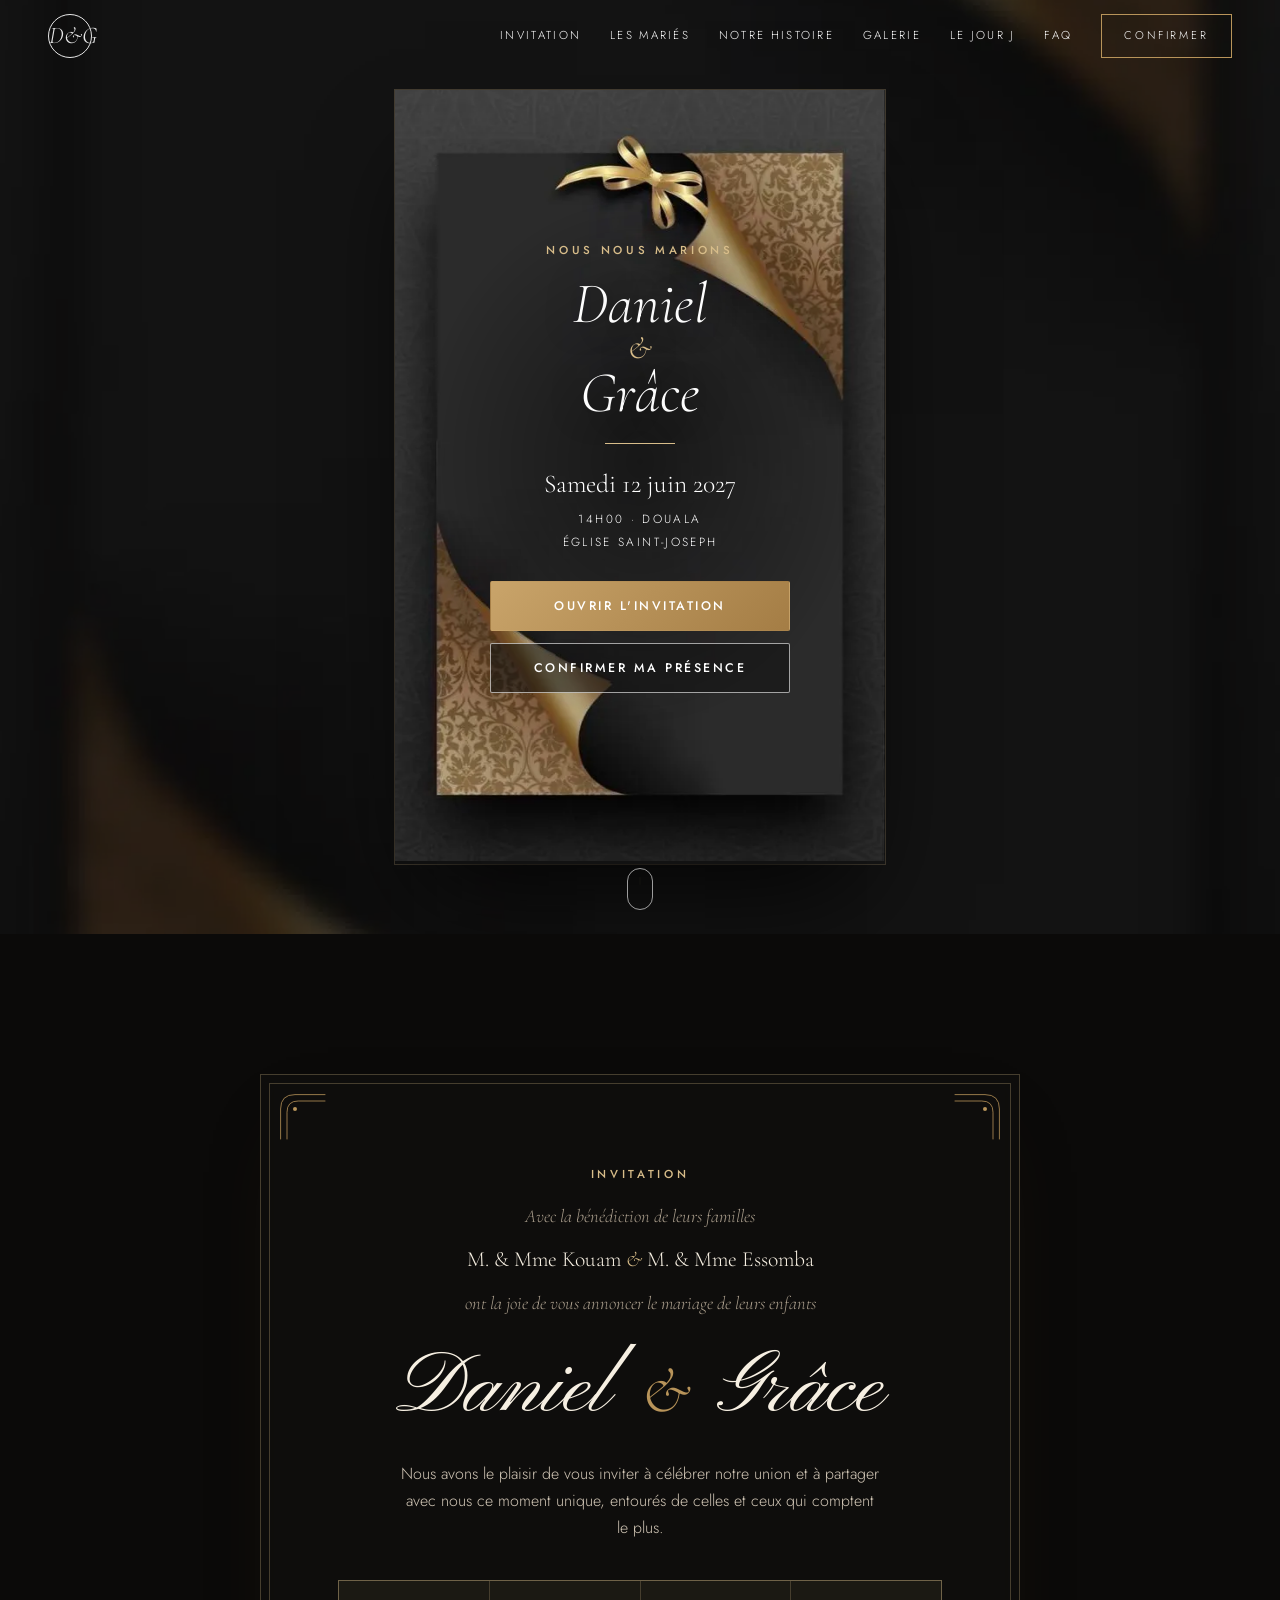
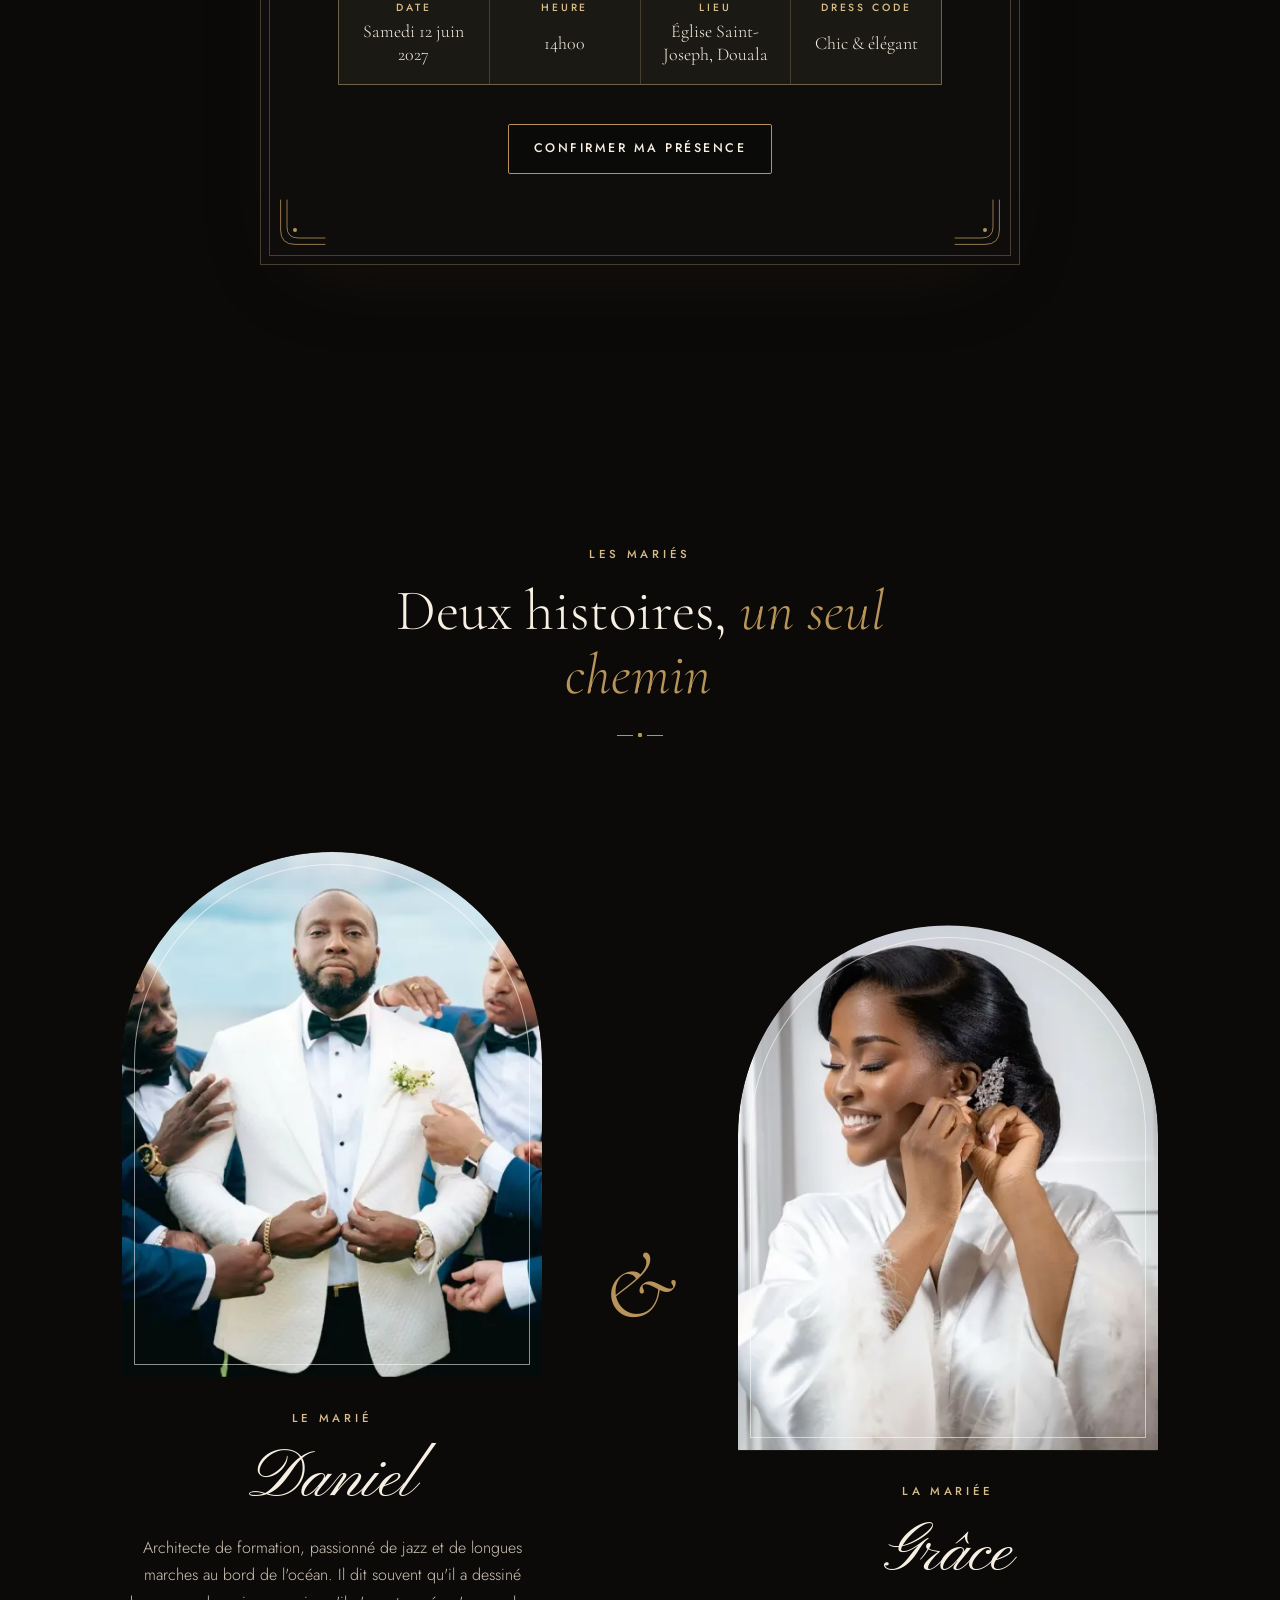
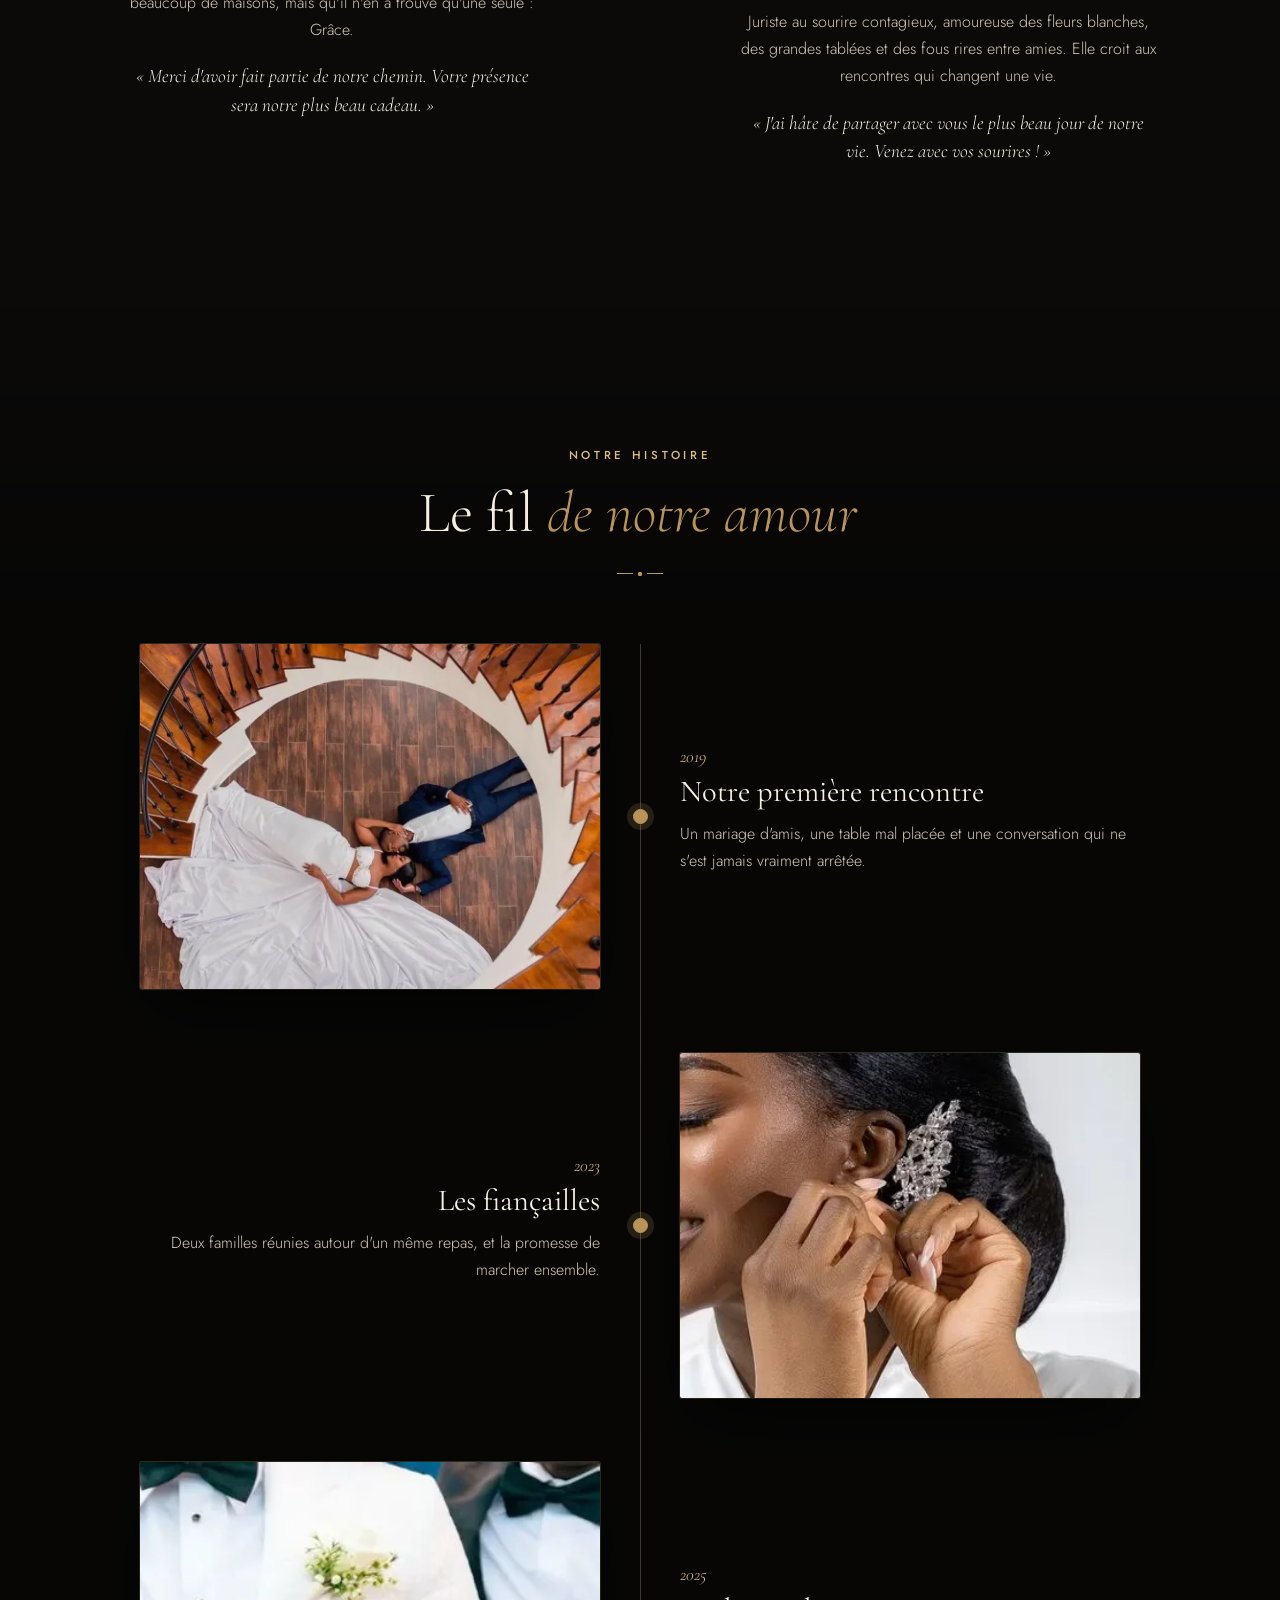
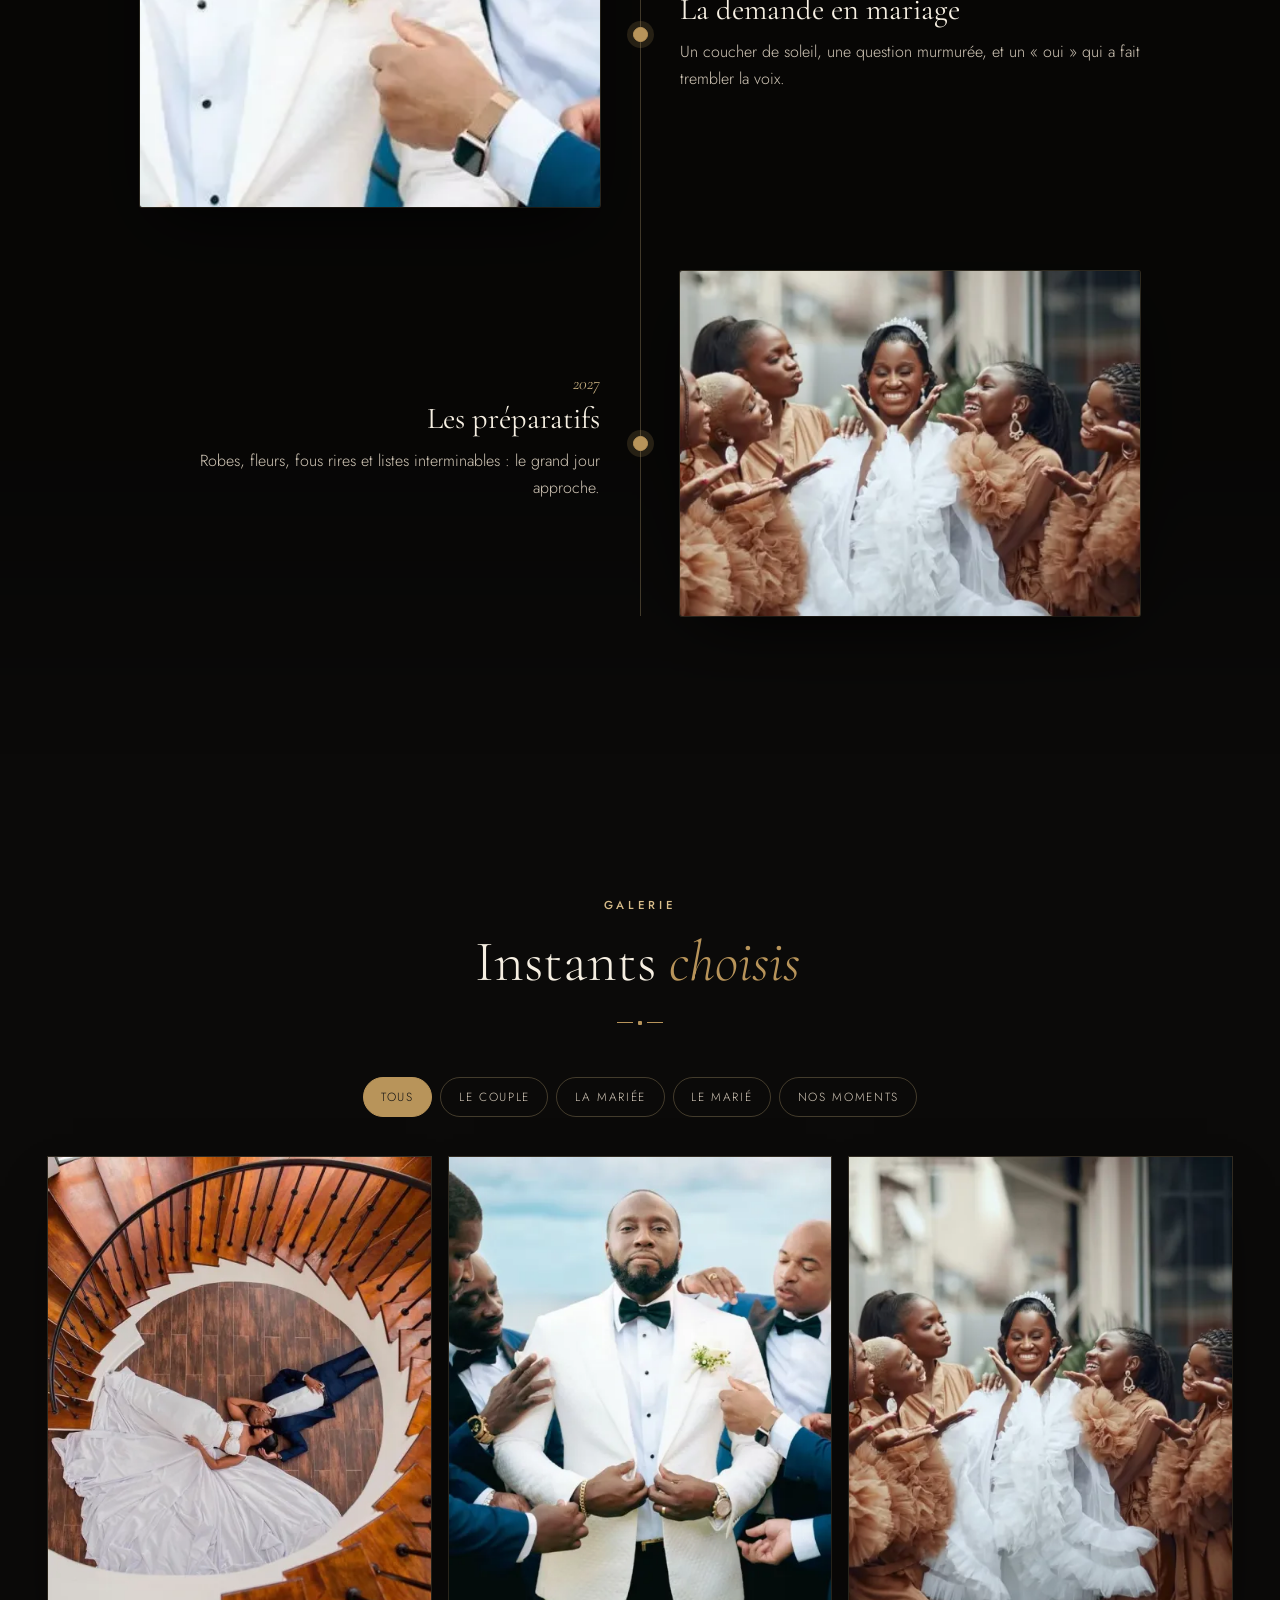
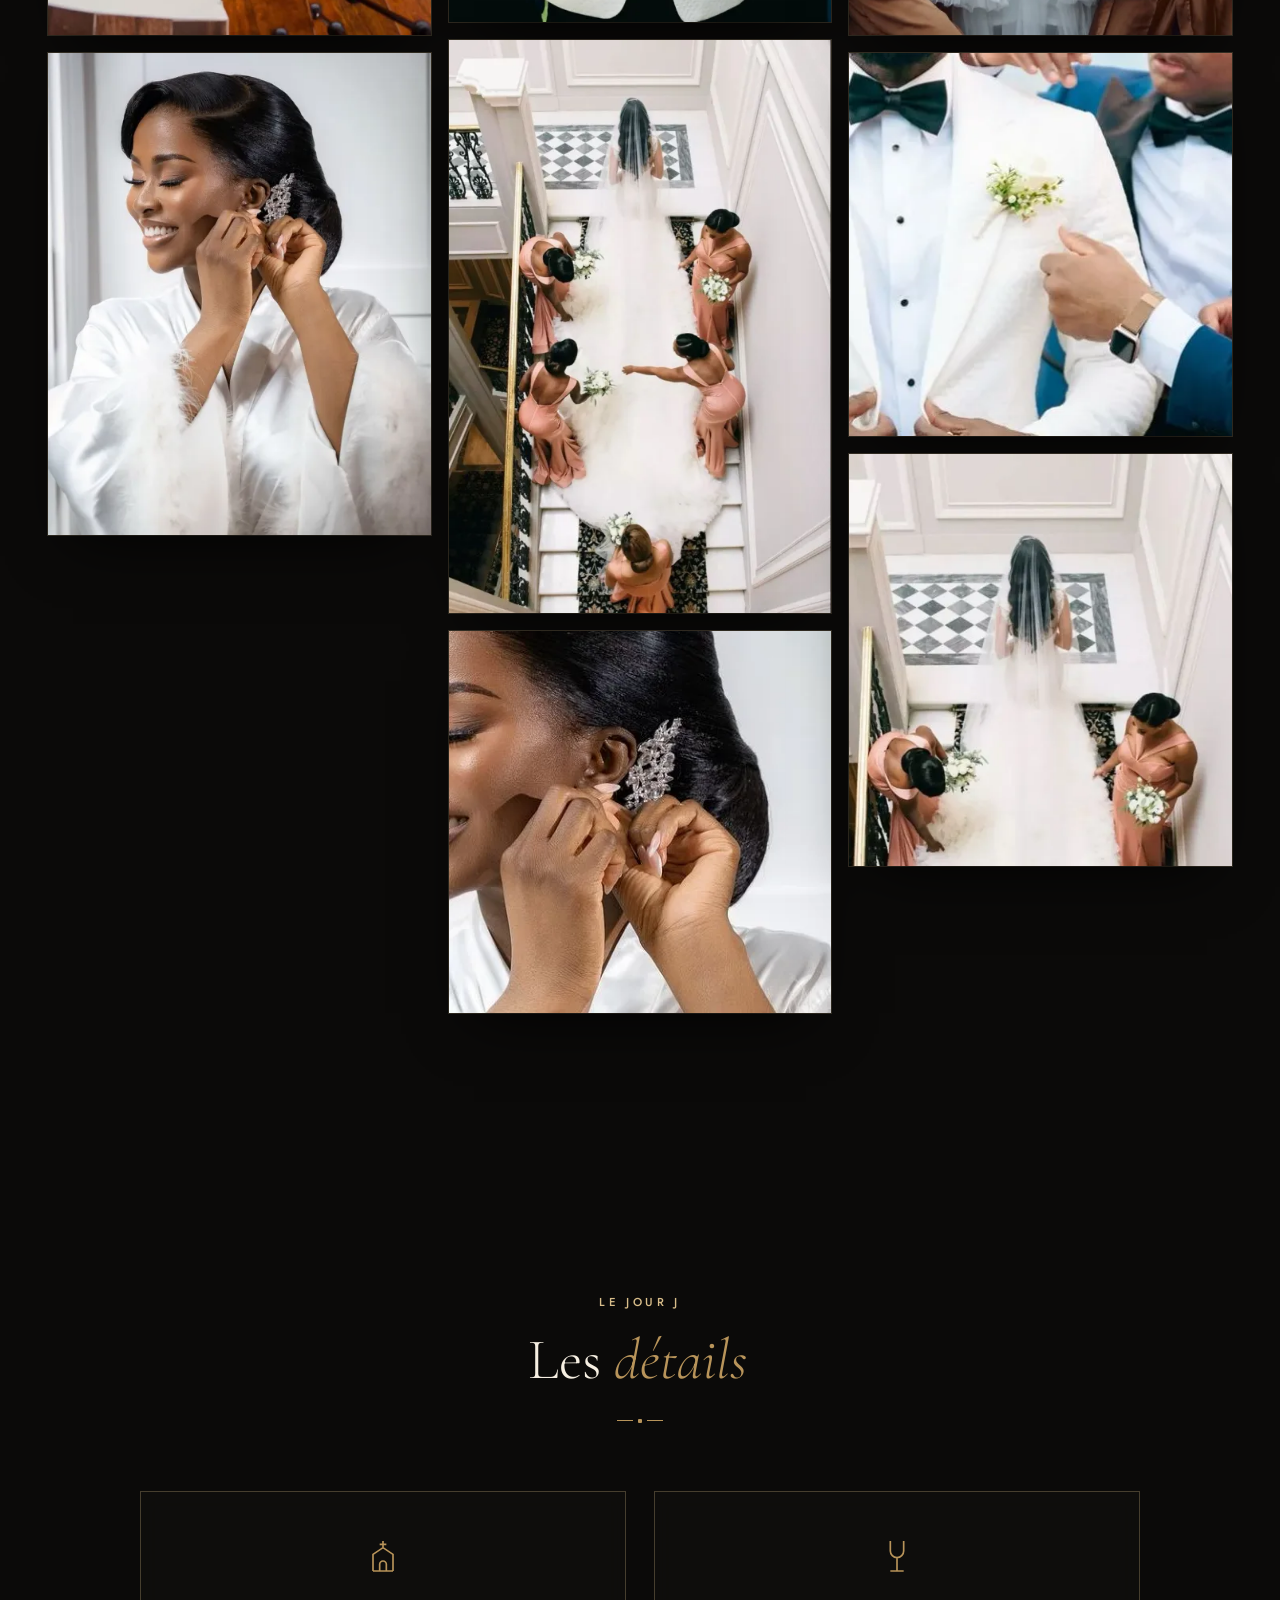
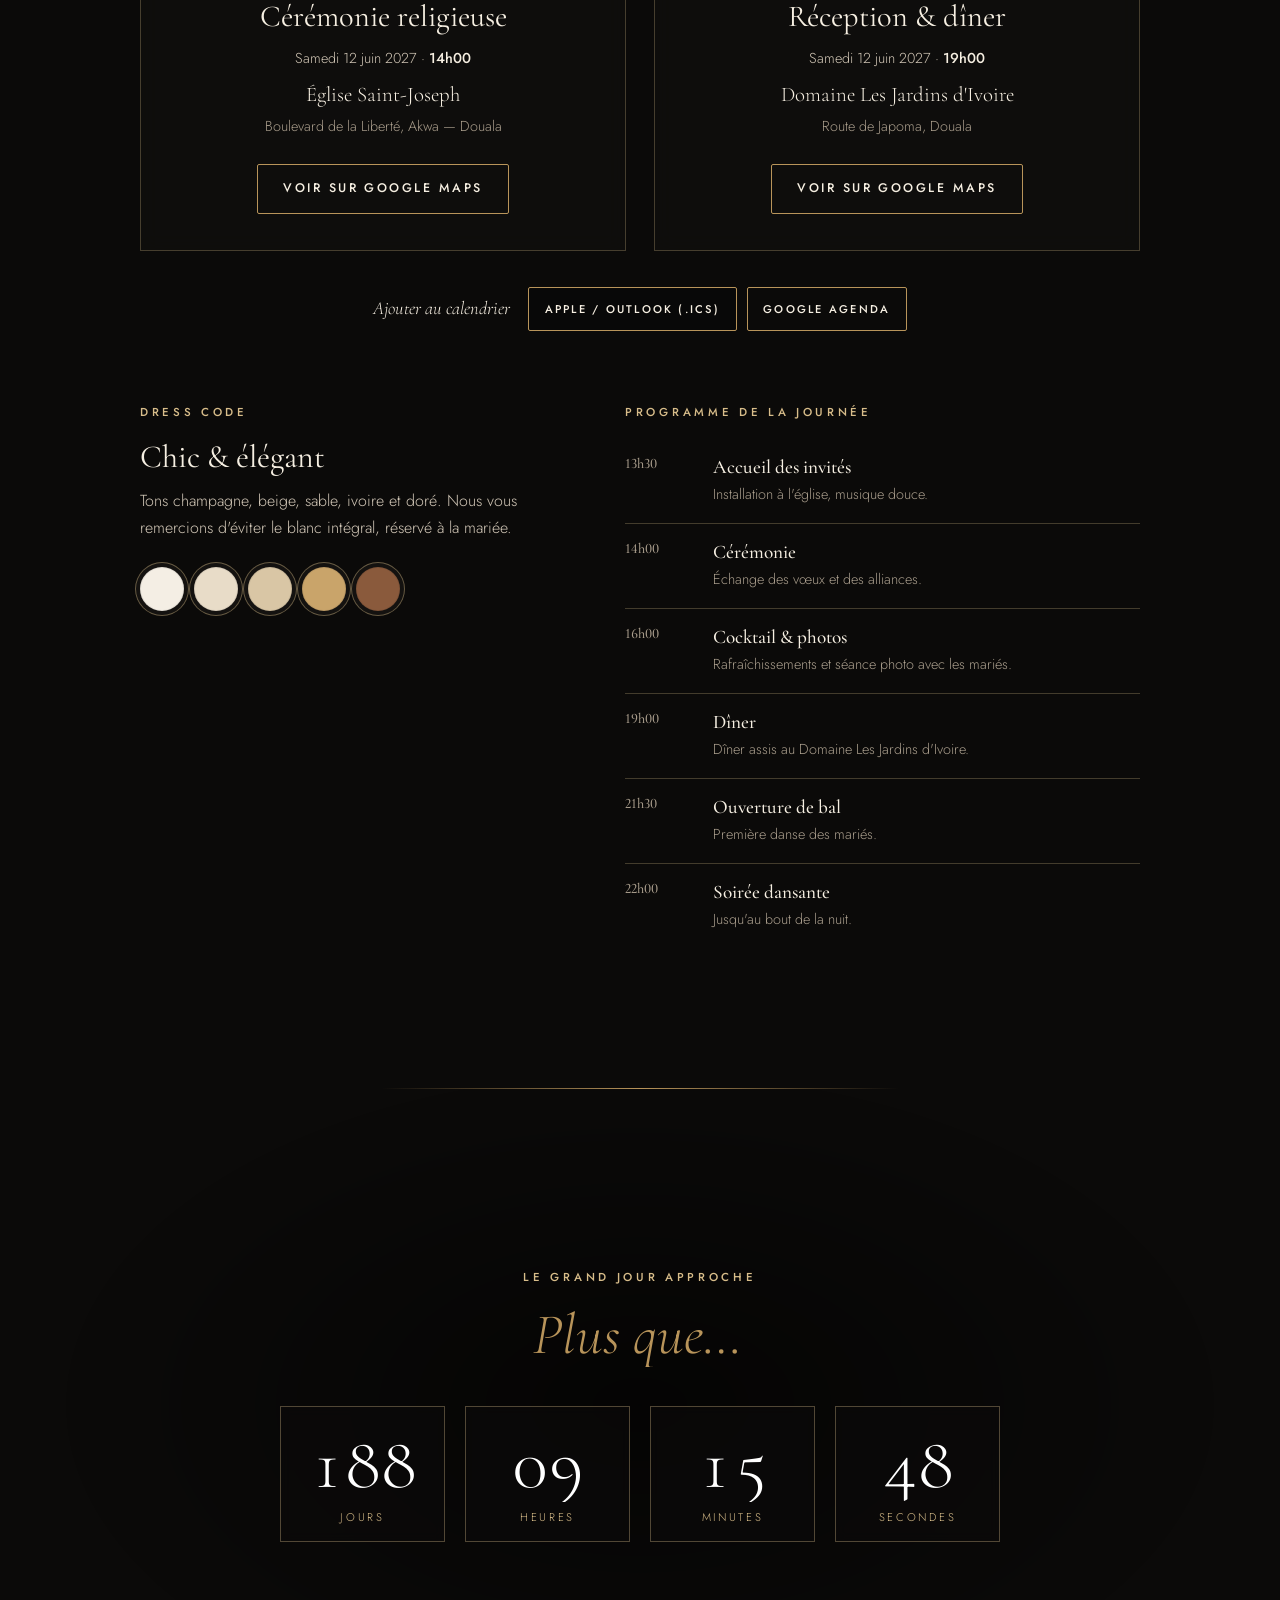
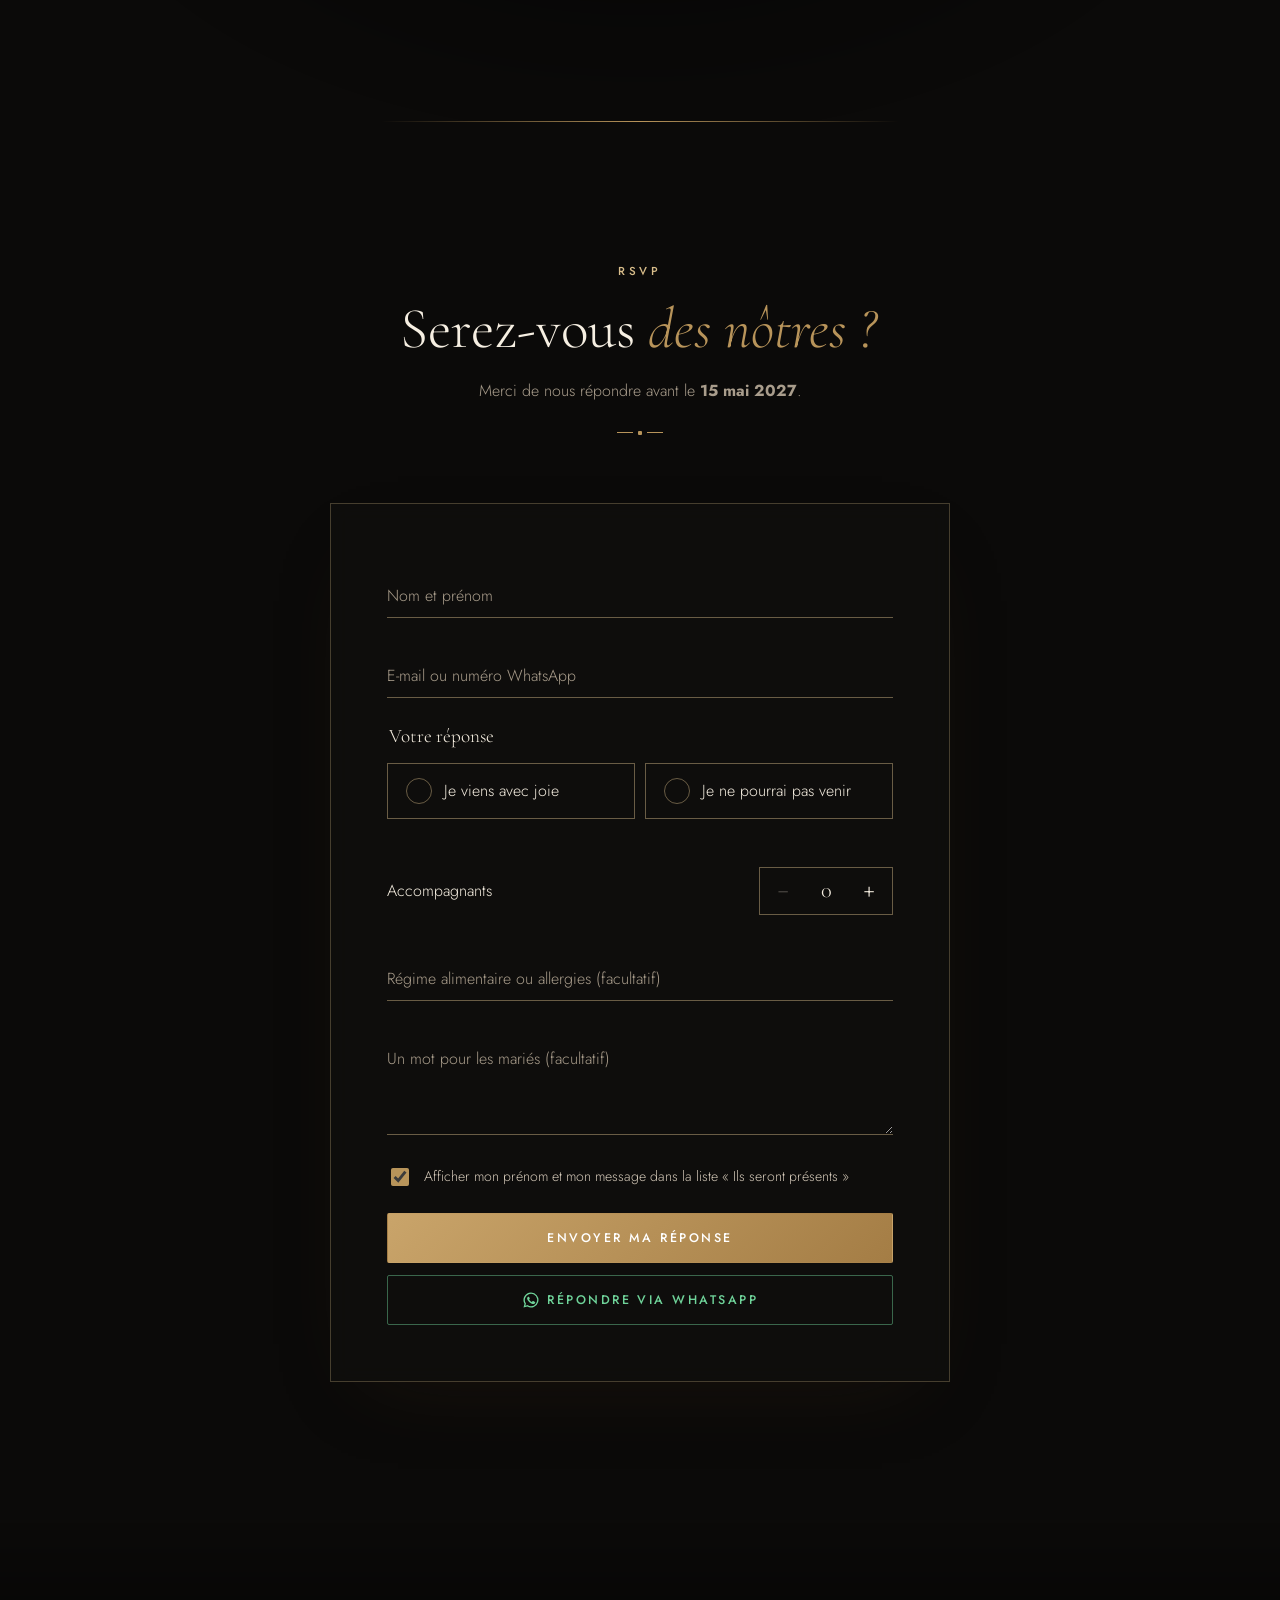
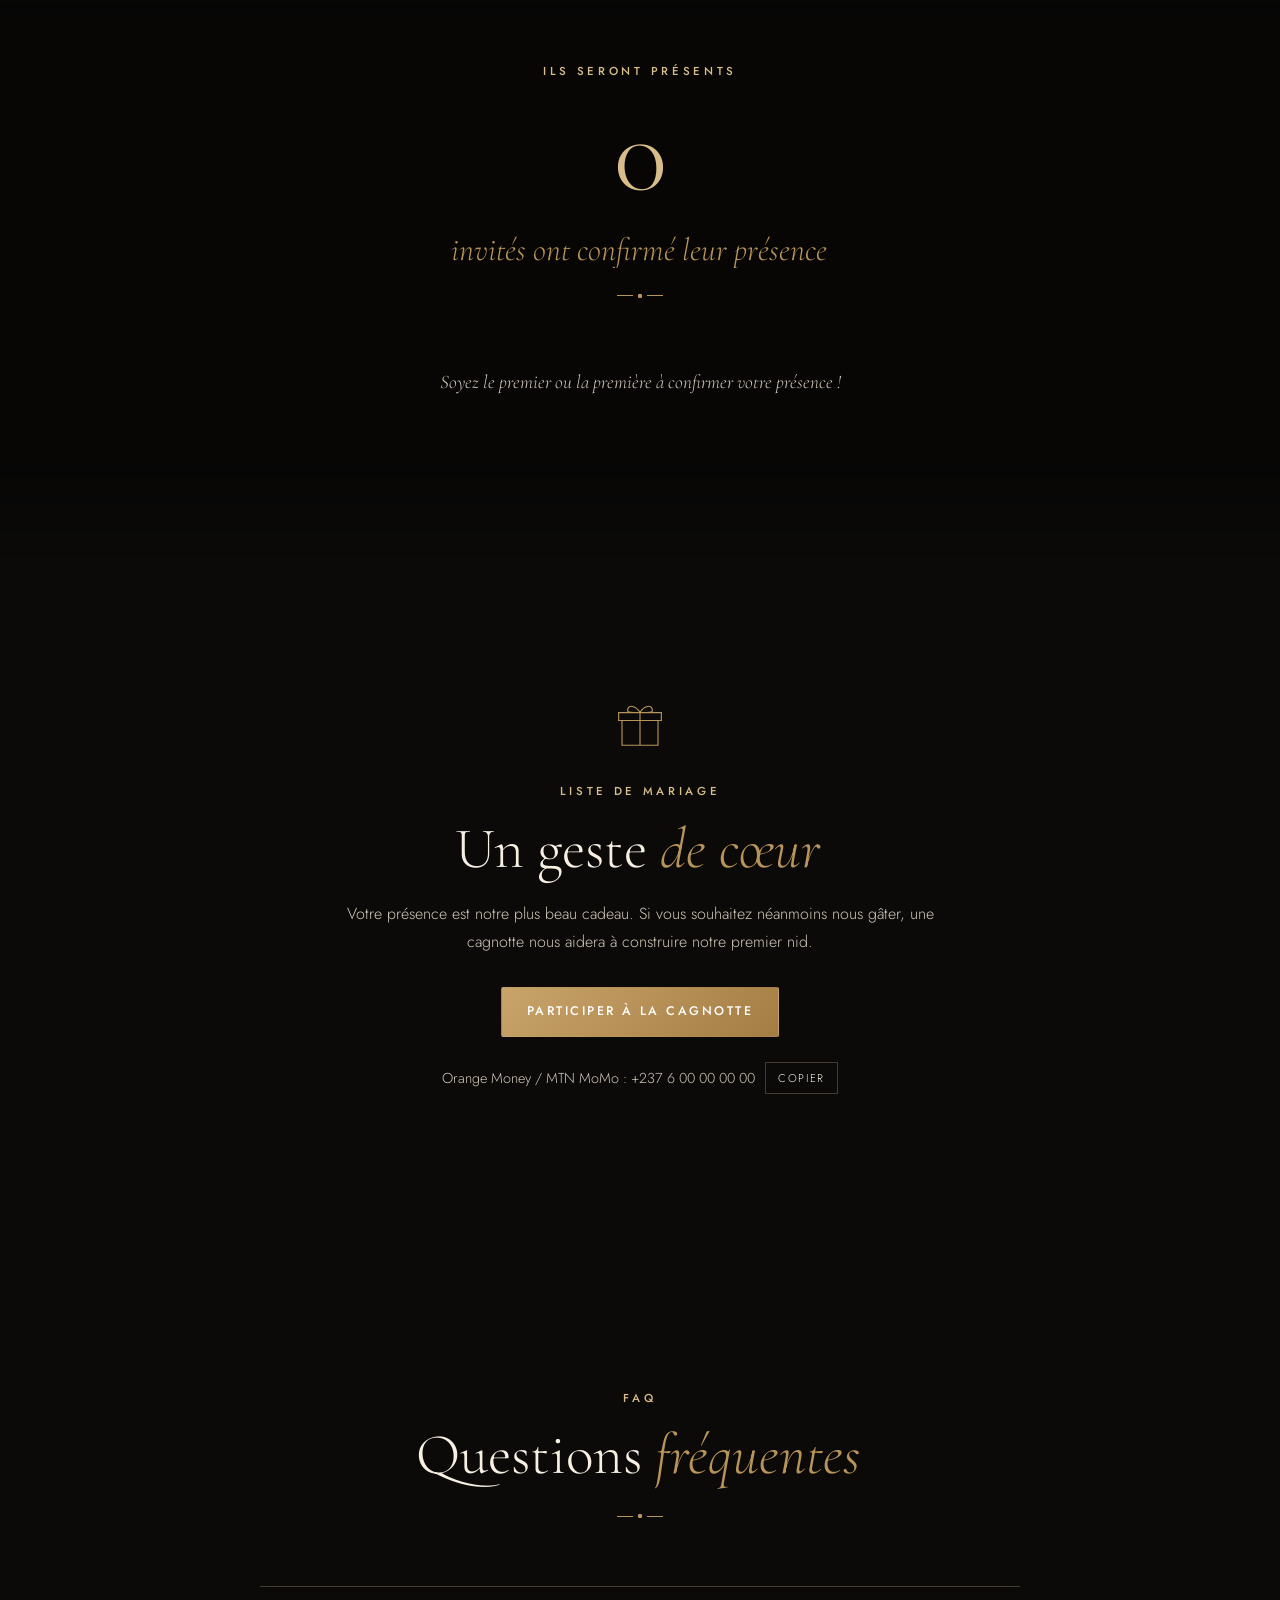
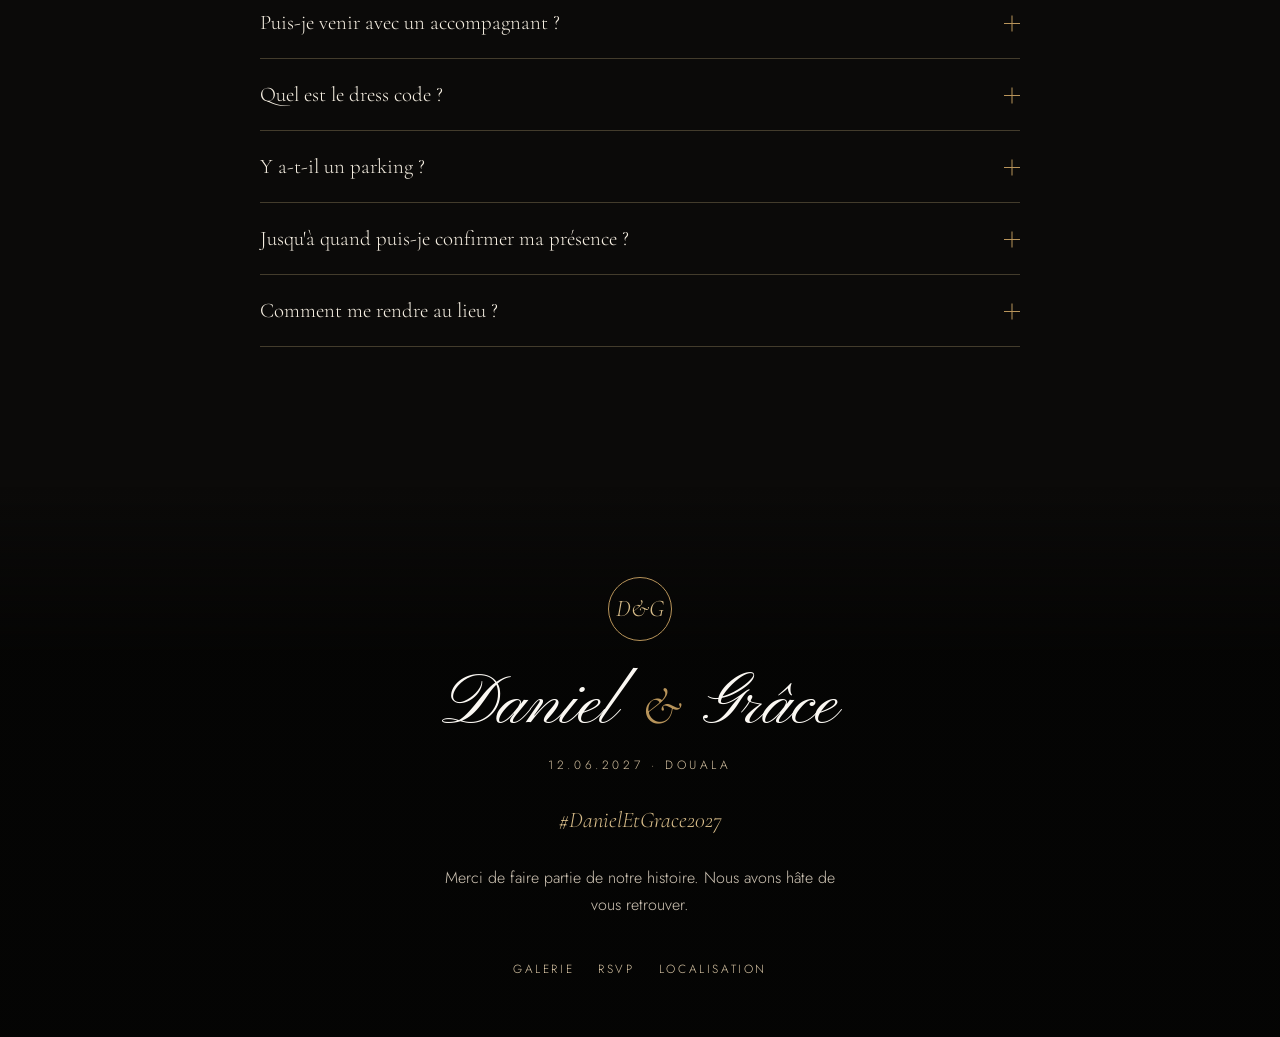
==== index.html @ 7bfe34e6 "Add files via upload" ====
<!doctype html>
<html lang="fr">
<head>
<meta charset="utf-8">
<meta name="viewport" content="width=device-width, initial-scale=1, viewport-fit=cover">
<title>Daniel &amp; Grâce — Invitation au mariage · 12 juin 2027</title>
<meta name="description" content="Daniel &amp; Grâce se marient le samedi 12 juin 2027 à Douala. Découvrez notre invitation et confirmez votre présence.">
<meta name="theme-color" content="#0B0A09">

<meta property="og:type" content="website">
<meta property="og:locale" content="fr_FR">
<meta property="og:title" content="Daniel &amp; Grâce — Nous nous marions !">
<meta property="og:description" content="Samedi 12 juin 2027 · Douala. Ouvrez votre invitation et confirmez votre présence.">
<meta property="og:image" content="og-image.jpg">
<meta property="og:image:width" content="1200">
<meta property="og:image:height" content="630">
<meta name="twitter:card" content="summary_large_image">

<link rel="preconnect" href="https://fonts.googleapis.com">
<link rel="preconnect" href="https://fonts.gstatic.com" crossorigin>
<link href="https://fonts.googleapis.com/css2?family=Cormorant+Garamond:ital,wght@0,300;0,400;0,500;0,600;1,300;1,400;1,500&family=Jost:wght@300;400;500&family=Pinyon+Script&display=swap" rel="stylesheet">
<link rel="preload" as="image" type="image/webp" href="hero-720.webp">
<link rel="stylesheet" href="style.css?v=1792751905">
<script>document.documentElement.classList.add('js');</script>
</head>
<body>
<a class="skip" href="#invitation">Aller au contenu</a>

<!-- Décor animé en fond de page -->
<div class="backdrop" aria-hidden="true">
  <div class="backdrop__move" id="backdrop-move"><div class="backdrop__img"></div></div>
  <div class="backdrop__glow"></div>
  <div class="backdrop__shade"></div>
</div>
<div class="dust" id="dust" aria-hidden="true"></div>

<!-- Rideau d'ouverture -->
<div class="intro" id="intro" aria-hidden="true">
  <div class="intro__ring"><span class="intro__mono">D&amp;G</span></div>
  <p class="intro__date">12.06.2027</p>
</div>

<!-- Navigation -->
<header class="nav" id="nav">
  <a href="#accueil" class="nav__logo" aria-label="Retour en haut">D&amp;G</a>
  <nav aria-label="Navigation principale">
    <ul class="nav__links" id="nav-links">
      <li><a href="#invitation">Invitation</a></li>
      <li><a href="#maries">Les mariés</a></li>
      <li><a href="#histoire">Notre histoire</a></li>
      <li><a href="#galerie">Galerie</a></li>
      <li><a href="#details">Le jour J</a></li>
      <li><a href="#faq">FAQ</a></li>
      <li><a href="#rsvp" class="nav__cta">Confirmer</a></li>
    </ul>
  </nav>
  <button class="nav__burger" id="burger" aria-expanded="false" aria-controls="nav-links" aria-label="Ouvrir le menu">
    <span></span><span></span>
  </button>
</header>

<main>
<!-- 1. HÉRO -->
<section class="hero" id="accueil" aria-labelledby="hero-title">
  <div class="hero__ambient" aria-hidden="true"></div>
  <div class="hero__card">
  <div class="hero__media" data-parallax="0.12">
    <picture>
      <source type="image/webp" srcset="hero-720.webp">
      <img src="hero-720.webp" alt="" width="564" height="891" fetchpriority="high">
    </picture>
  </div>
  <div class="hero__veil"></div>

  <div class="hero__inner">
    <div class="hero__text">
      <p class="eyebrow hero__eyebrow">Nous nous marions</p>
      <h1 class="hero__names" id="hero-title" aria-label="Daniel &amp; Grâce">
        <span class="hero__name" aria-hidden="true"><span class="ltr" style="--i:0">D</span><span class="ltr" style="--i:1">a</span><span class="ltr" style="--i:2">n</span><span class="ltr" style="--i:3">i</span><span class="ltr" style="--i:4">e</span><span class="ltr" style="--i:5">l</span></span>
        <span class="hero__amp" aria-hidden="true">&amp;</span>
        <span class="hero__name" aria-hidden="true"><span class="ltr" style="--i:8">G</span><span class="ltr" style="--i:9">r</span><span class="ltr" style="--i:10">â</span><span class="ltr" style="--i:11">c</span><span class="ltr" style="--i:12">e</span></span>
      </h1>
      <div class="hero__rule" aria-hidden="true"></div>
      <p class="hero__date">Samedi 12 juin 2027</p>
      <p class="hero__place">14h00 · Douala<span>Église Saint-Joseph</span></p>
      <div class="hero__actions">
        <a href="#invitation" class="btn btn--gold">Ouvrir l'invitation</a>
        <a href="#rsvp" class="btn btn--ghost-light">Confirmer ma présence</a>
      </div>
    </div>
  </div>
  </div>

  <a href="#invitation" class="hero__scroll" aria-label="Faire défiler vers l'invitation"><span></span></a>
</section>

<!-- 2. INVITATION -->
<section class="section section--ivory" id="invitation" aria-labelledby="inv-title">
  <div class="card-frame reveal">
    <svg class="corner corner--tl" viewBox="0 0 60 60" aria-hidden="true"><path d="M2 58V20Q2 2 20 2h38M10 58V24Q10 10 24 10h34"/><circle cx="20" cy="20" r="2.5"/></svg>
    <svg class="corner corner--tr" viewBox="0 0 60 60" aria-hidden="true"><path d="M2 58V20Q2 2 20 2h38M10 58V24Q10 10 24 10h34"/><circle cx="20" cy="20" r="2.5"/></svg>
    <svg class="corner corner--bl" viewBox="0 0 60 60" aria-hidden="true"><path d="M2 58V20Q2 2 20 2h38M10 58V24Q10 10 24 10h34"/><circle cx="20" cy="20" r="2.5"/></svg>
    <svg class="corner corner--br" viewBox="0 0 60 60" aria-hidden="true"><path d="M2 58V20Q2 2 20 2h38M10 58V24Q10 10 24 10h34"/><circle cx="20" cy="20" r="2.5"/></svg>

    <p class="eyebrow">Invitation</p>
    <p class="inv__lead">Avec la bénédiction de leurs familles</p>
    <p class="inv__families">M. &amp; Mme Kouam <span>&amp;</span> M. &amp; Mme Essomba</p>
    <p class="inv__lead">ont la joie de vous annoncer le mariage de leurs enfants</p>
    <h2 class="inv__names script" id="inv-title">Daniel <span class="amp">&amp;</span> Grâce</h2>
    <p class="inv__text">Nous avons le plaisir de vous inviter à célébrer notre union et à partager avec nous ce moment unique, entourés de celles et ceux qui comptent le plus.</p>

    <div class="inv__meta">
      <div><span class="inv__label">Date</span><span class="inv__value">Samedi 12 juin 2027</span></div>
      <div><span class="inv__label">Heure</span><span class="inv__value">14h00</span></div>
      <div><span class="inv__label">Lieu</span><span class="inv__value">Église Saint-Joseph, Douala</span></div>
      <div><span class="inv__label">Dress code</span><span class="inv__value">Chic &amp; élégant</span></div>
    </div>
    <a href="#rsvp" class="btn btn--dark">Confirmer ma présence</a>
  </div>
</section>

<!-- 3. LES MARIÉS -->
<section class="section" id="maries" aria-labelledby="maries-title">
  <header class="section__head reveal">
    <p class="eyebrow">Les mariés</p>
    <h2 class="section__title" id="maries-title">Deux histoires, <em>un seul chemin</em></h2>
  </header>
  <div class="couple">
        <article class="person reveal" style="--d:0ms">
      <div class="person__photo">
        <picture><source type="image/webp" srcset="marie-480.webp 480w, marie-960.webp 736w" sizes="(min-width: 900px) 420px, 90vw"><img src="marie-960.webp" srcset="marie-480.webp 480w, marie-960.webp 736w" sizes="(min-width: 900px) 420px, 90vw" width="736" height="896" alt="Portrait de Daniel, le marié" class="" loading="lazy" decoding="async"></picture>      </div>
      <p class="eyebrow">Le marié</p>
      <h3 class="person__name script">Daniel</h3>
      <p class="person__bio">Architecte de formation, passionné de jazz et de longues marches au bord de l&#039;océan. Il dit souvent qu&#039;il a dessiné beaucoup de maisons, mais qu&#039;il n&#039;en a trouvé qu&#039;une seule : Grâce.</p>
      <blockquote class="person__quote">« Merci d&#039;avoir fait partie de notre chemin. Votre présence sera notre plus beau cadeau. »</blockquote>
    </article>
    <div class="couple__amp script" aria-hidden="true">&amp;</div>        <article class="person reveal" style="--d:150ms">
      <div class="person__photo">
        <picture><source type="image/webp" srcset="mariee-480.webp 480w, mariee-960.webp 736w" sizes="(min-width: 900px) 420px, 90vw"><img src="mariee-960.webp" srcset="mariee-480.webp 480w, mariee-960.webp 736w" sizes="(min-width: 900px) 420px, 90vw" width="736" height="926" alt="Portrait de Grâce, la mariée" class="" loading="lazy" decoding="async"></picture>      </div>
      <p class="eyebrow">La mariée</p>
      <h3 class="person__name script">Grâce</h3>
      <p class="person__bio">Juriste au sourire contagieux, amoureuse des fleurs blanches, des grandes tablées et des fous rires entre amies. Elle croit aux rencontres qui changent une vie.</p>
      <blockquote class="person__quote">« J&#039;ai hâte de partager avec vous le plus beau jour de notre vie. Venez avec vos sourires ! »</blockquote>
    </article>
          </div>
</section>

<!-- 4. NOTRE HISTOIRE -->
<section class="section section--cream" id="histoire" aria-labelledby="story-title">
  <header class="section__head reveal">
    <p class="eyebrow">Notre histoire</p>
    <h2 class="section__title" id="story-title">Le fil <em>de notre amour</em></h2>
  </header>
  <div class="timeline" id="timeline">
    <div class="timeline__track" aria-hidden="true"><div class="timeline__fill"></div></div>
    <ol class="timeline__list">
        <li class="step reveal ">
      <span class="step__dot" aria-hidden="true"></span>
      <div class="step__media"><picture><source type="image/webp" srcset="couple-escalier-480.webp 480w" sizes="(min-width: 900px) 360px, 80vw"><img src="couple-escalier-480.webp" srcset="couple-escalier-480.webp 480w" sizes="(min-width: 900px) 360px, 80vw" width="480" height="600" alt="Notre première rencontre" class="" loading="lazy" decoding="async"></picture></div>
      <div class="step__body">
        <span class="step__year">2019</span>
        <h3 class="step__title">Notre première rencontre</h3>
        <p>Un mariage d&#039;amis, une table mal placée et une conversation qui ne s&#039;est jamais vraiment arrêtée.</p>
      </div>
    </li>
        <li class="step reveal step--right">
      <span class="step__dot" aria-hidden="true"></span>
      <div class="step__media"><picture><source type="image/webp" srcset="detail-bijou-480.webp 400w" sizes="(min-width: 900px) 360px, 80vw"><img src="detail-bijou-480.webp" srcset="detail-bijou-480.webp 400w" sizes="(min-width: 900px) 360px, 80vw" width="400" height="400" alt="Les fiançailles" class="" loading="lazy" decoding="async"></picture></div>
      <div class="step__body">
        <span class="step__year">2023</span>
        <h3 class="step__title">Les fiançailles</h3>
        <p>Deux familles réunies autour d&#039;un même repas, et la promesse de marcher ensemble.</p>
      </div>
    </li>
        <li class="step reveal ">
      <span class="step__dot" aria-hidden="true"></span>
      <div class="step__media"><picture><source type="image/webp" srcset="detail-boutonniere-480.webp 380w" sizes="(min-width: 900px) 360px, 80vw"><img src="detail-boutonniere-480.webp" srcset="detail-boutonniere-480.webp 380w" sizes="(min-width: 900px) 360px, 80vw" width="380" height="380" alt="La demande en mariage" class="" loading="lazy" decoding="async"></picture></div>
      <div class="step__body">
        <span class="step__year">2025</span>
        <h3 class="step__title">La demande en mariage</h3>
        <p>Un coucher de soleil, une question murmurée, et un « oui » qui a fait trembler la voix.</p>
      </div>
    </li>
        <li class="step reveal step--right">
      <span class="step__dot" aria-hidden="true"></span>
      <div class="step__media"><picture><source type="image/webp" srcset="mariee-amies-480.webp 480w" sizes="(min-width: 900px) 360px, 80vw"><img src="mariee-amies-480.webp" srcset="mariee-amies-480.webp 480w" sizes="(min-width: 900px) 360px, 80vw" width="480" height="600" alt="Les préparatifs" class="" loading="lazy" decoding="async"></picture></div>
      <div class="step__body">
        <span class="step__year">2027</span>
        <h3 class="step__title">Les préparatifs</h3>
        <p>Robes, fleurs, fous rires et listes interminables : le grand jour approche.</p>
      </div>
    </li>
        </ol>
  </div>
</section>

<!-- 5. GALERIE -->
<section class="section" id="galerie" aria-labelledby="gal-title">
  <header class="section__head reveal">
    <p class="eyebrow">Galerie</p>
    <h2 class="section__title" id="gal-title">Instants <em>choisis</em></h2>
  </header>
  <div class="filters reveal" role="group" aria-label="Filtrer la galerie">
          <button class="chip is-active" data-filter="all" aria-pressed="true">Tous</button>
          <button class="chip" data-filter="couple" aria-pressed="false">Le couple</button>
          <button class="chip" data-filter="mariee" aria-pressed="false">La mariée</button>
          <button class="chip" data-filter="marie" aria-pressed="false">Le marié</button>
          <button class="chip" data-filter="moments" aria-pressed="false">Nos moments</button>
      </div>
  <div class="masonry" id="gallery">
        <figure class="masonry__item reveal" data-cat="couple" style="--d:0ms">
      <button class="masonry__btn" data-index="0" data-full="couple-escalier-960.webp" aria-label="Agrandir : Daniel &amp; Grâce allongés au pied d&#039;un escalier en spirale">
        <picture><source type="image/webp" srcset="couple-escalier-480.webp 480w, couple-escalier-960.webp 736w" sizes="(min-width: 900px) 33vw, 50vw"><img src="couple-escalier-960.webp" srcset="couple-escalier-480.webp 480w, couple-escalier-960.webp 736w" sizes="(min-width: 900px) 33vw, 50vw" width="736" height="920" alt="Daniel &amp; Grâce allongés au pied d&#039;un escalier en spirale" class="" loading="lazy" decoding="async"></picture>      </button>
    </figure>
        <figure class="masonry__item reveal" data-cat="mariee" style="--d:90ms">
      <button class="masonry__btn" data-index="1" data-full="mariee-960.webp" aria-label="Agrandir : Grâce ajuste sa boucle d&#039;oreille, sourire aux lèvres">
        <picture><source type="image/webp" srcset="mariee-480.webp 480w, mariee-960.webp 736w" sizes="(min-width: 900px) 33vw, 50vw"><img src="mariee-960.webp" srcset="mariee-480.webp 480w, mariee-960.webp 736w" sizes="(min-width: 900px) 33vw, 50vw" width="736" height="926" alt="Grâce ajuste sa boucle d&#039;oreille, sourire aux lèvres" class="" loading="lazy" decoding="async"></picture>      </button>
    </figure>
        <figure class="masonry__item reveal" data-cat="marie" style="--d:180ms">
      <button class="masonry__btn" data-index="2" data-full="marie-960.webp" aria-label="Agrandir : Daniel en smoking blanc entouré de ses témoins">
        <picture><source type="image/webp" srcset="marie-480.webp 480w, marie-960.webp 736w" sizes="(min-width: 900px) 33vw, 50vw"><img src="marie-960.webp" srcset="marie-480.webp 480w, marie-960.webp 736w" sizes="(min-width: 900px) 33vw, 50vw" width="736" height="896" alt="Daniel en smoking blanc entouré de ses témoins" class="" loading="lazy" decoding="async"></picture>      </button>
    </figure>
        <figure class="masonry__item reveal" data-cat="moments" style="--d:0ms">
      <button class="masonry__btn" data-index="3" data-full="mariee-cortege-960.webp" aria-label="Agrandir : La mariée descend l&#039;escalier, accompagnée de ses demoiselles d&#039;honneur">
        <picture><source type="image/webp" srcset="mariee-cortege-480.webp 480w, mariee-cortege-960.webp 736w" sizes="(min-width: 900px) 33vw, 50vw"><img src="mariee-cortege-960.webp" srcset="mariee-cortege-480.webp 480w, mariee-cortege-960.webp 736w" sizes="(min-width: 900px) 33vw, 50vw" width="736" height="1101" alt="La mariée descend l&#039;escalier, accompagnée de ses demoiselles d&#039;honneur" class="" loading="lazy" decoding="async"></picture>      </button>
    </figure>
        <figure class="masonry__item reveal" data-cat="mariee" style="--d:90ms">
      <button class="masonry__btn" data-index="4" data-full="detail-bijou-480.webp" aria-label="Agrandir : Détail du bijou de cheveux de la mariée">
        <picture><source type="image/webp" srcset="detail-bijou-480.webp 400w" sizes="(min-width: 900px) 33vw, 50vw"><img src="detail-bijou-480.webp" srcset="detail-bijou-480.webp 400w" sizes="(min-width: 900px) 33vw, 50vw" width="400" height="400" alt="Détail du bijou de cheveux de la mariée" class="" loading="lazy" decoding="async"></picture>      </button>
    </figure>
        <figure class="masonry__item reveal" data-cat="moments" style="--d:180ms">
      <button class="masonry__btn" data-index="5" data-full="mariee-amies-960.webp" aria-label="Agrandir : Grâce et ses amies, fous rires avant la cérémonie">
        <picture><source type="image/webp" srcset="mariee-amies-480.webp 480w, mariee-amies-960.webp 735w" sizes="(min-width: 900px) 33vw, 50vw"><img src="mariee-amies-960.webp" srcset="mariee-amies-480.webp 480w, mariee-amies-960.webp 735w" sizes="(min-width: 900px) 33vw, 50vw" width="735" height="919" alt="Grâce et ses amies, fous rires avant la cérémonie" class="" loading="lazy" decoding="async"></picture>      </button>
    </figure>
        <figure class="masonry__item reveal" data-cat="marie" style="--d:0ms">
      <button class="masonry__btn" data-index="6" data-full="detail-boutonniere-480.webp" aria-label="Agrandir : Détail de la boutonnière du marié">
        <picture><source type="image/webp" srcset="detail-boutonniere-480.webp 380w" sizes="(min-width: 900px) 33vw, 50vw"><img src="detail-boutonniere-480.webp" srcset="detail-boutonniere-480.webp 380w" sizes="(min-width: 900px) 33vw, 50vw" width="380" height="380" alt="Détail de la boutonnière du marié" class="" loading="lazy" decoding="async"></picture>      </button>
    </figure>
        <figure class="masonry__item reveal" data-cat="moments" style="--d:90ms">
      <button class="masonry__btn" data-index="7" data-full="detail-voile-480.webp" aria-label="Agrandir : Le voile de la mariée vu du dessus">
        <picture><source type="image/webp" srcset="detail-voile-480.webp 480w" sizes="(min-width: 900px) 33vw, 50vw"><img src="detail-voile-480.webp" srcset="detail-voile-480.webp 480w" sizes="(min-width: 900px) 33vw, 50vw" width="480" height="517" alt="Le voile de la mariée vu du dessus" class="" loading="lazy" decoding="async"></picture>      </button>
    </figure>
      </div>
</section>

<!-- 6. DÉTAILS -->
<section class="section section--ivory" id="details" aria-labelledby="det-title">
  <header class="section__head reveal">
    <p class="eyebrow">Le jour J</p>
    <h2 class="section__title" id="det-title">Les <em>détails</em></h2>
  </header>

  <div class="events">
        <article class="event reveal" style="--d:0ms">
      <svg class="event__icon" viewBox="0 0 24 24" aria-hidden="true"><path d="M12 3v4M10 5h4M6 21V11l6-4 6 4v10M6 21h12M10 21v-4a2 2 0 0 1 4 0v4"/></svg>
      <h3 class="event__title">Cérémonie religieuse</h3>
      <p class="event__date">Samedi 12 juin 2027 · <strong>14h00</strong></p>
      <p class="event__place">Église Saint-Joseph</p>
      <p class="event__addr">Boulevard de la Liberté, Akwa — Douala</p>
      <a class="btn btn--line" href="https://www.google.com/maps/search/?api=1&amp;query=%C3%89glise%20Saint-Joseph%20Akwa%20Douala" target="_blank" rel="noopener">Voir sur Google Maps</a>
    </article>
        <article class="event reveal" style="--d:120ms">
      <svg class="event__icon" viewBox="0 0 24 24" aria-hidden="true"><path d="M8 3v6a4 4 0 0 0 8 0V3M12 13v8M8 21h8M16 3v6"/></svg>
      <h3 class="event__title">Réception &amp; dîner</h3>
      <p class="event__date">Samedi 12 juin 2027 · <strong>19h00</strong></p>
      <p class="event__place">Domaine Les Jardins d&#039;Ivoire</p>
      <p class="event__addr">Route de Japoma, Douala</p>
      <a class="btn btn--line" href="https://www.google.com/maps/search/?api=1&amp;query=Japoma%20Douala" target="_blank" rel="noopener">Voir sur Google Maps</a>
    </article>
      </div>

  <div class="cal reveal">
    <span class="cal__label">Ajouter au calendrier</span>
    <a class="btn btn--dark btn--sm" href="mariage.ics" download>Apple / Outlook (.ics)</a>
    <a class="btn btn--line btn--sm" href="https://calendar.google.com/calendar/render?action=TEMPLATE&amp;text=Mariage+de+Daniel+%26+Gr%C3%A2ce&amp;dates=20270612T130000Z%2F20270613T010000Z&amp;location=%C3%89glise+Saint-Joseph%2C+Boulevard+de+la+Libert%C3%A9%2C+Akwa+%E2%80%94+Douala&amp;details=C%C3%A9r%C3%A9monie+14h00+%E2%80%94+%C3%89glise+Saint-Joseph%0AR%C3%A9ception+19h00+%E2%80%94+Domaine+Les+Jardins+d%27Ivoire" target="_blank" rel="noopener">Google Agenda</a>
  </div>

  <div class="details-grid">
    <div class="dress reveal">
      <p class="eyebrow">Dress code</p>
      <h3 class="dress__title">Chic &amp; élégant</h3>
      <p>Tons champagne, beige, sable, ivoire et doré. Nous vous remercions d&#039;éviter le blanc intégral, réservé à la mariée.</p>
      <ul class="swatches" aria-label="Palette de couleurs suggérée">
        <li style="--c:#F4EEE4;--d:0ms" title="#F4EEE4"></li><li style="--c:#E8DCC8;--d:80ms" title="#E8DCC8"></li><li style="--c:#D9C6A5;--d:160ms" title="#D9C6A5"></li><li style="--c:#C9A46A;--d:240ms" title="#C9A46A"></li><li style="--c:#8A5A3C;--d:320ms" title="#8A5A3C"></li>      </ul>
    </div>
    <div class="program reveal" style="--d:120ms">
      <p class="eyebrow">Programme de la journée</p>
      <ol class="program__list">
                <li><span class="program__time">13h30</span><div><strong>Accueil des invités</strong><span>Installation à l&#039;église, musique douce.</span></div></li>
                <li><span class="program__time">14h00</span><div><strong>Cérémonie</strong><span>Échange des vœux et des alliances.</span></div></li>
                <li><span class="program__time">16h00</span><div><strong>Cocktail &amp; photos</strong><span>Rafraîchissements et séance photo avec les mariés.</span></div></li>
                <li><span class="program__time">19h00</span><div><strong>Dîner</strong><span>Dîner assis au Domaine Les Jardins d&#039;Ivoire.</span></div></li>
                <li><span class="program__time">21h30</span><div><strong>Ouverture de bal</strong><span>Première danse des mariés.</span></div></li>
                <li><span class="program__time">22h00</span><div><strong>Soirée dansante</strong><span>Jusqu&#039;au bout de la nuit.</span></div></li>
              </ol>
    </div>
  </div>
</section>

<!-- 7. COMPTE À REBOURS -->
<section class="countdown" id="compte" aria-labelledby="cd-title">
  <div class="countdown__inner reveal">
    <p class="eyebrow eyebrow--light">Le grand jour approche</p>
    <h2 class="countdown__title" id="cd-title">Plus que…</h2>
    <div class="clock" id="clock" data-target="2027-06-12T14:00:00+01:00" role="timer" aria-live="off">
            <div class="clock__unit"><span class="clock__num" data-unit="days">00</span><span class="clock__label">Jours</span></div>
            <div class="clock__unit"><span class="clock__num" data-unit="hours">00</span><span class="clock__label">Heures</span></div>
            <div class="clock__unit"><span class="clock__num" data-unit="minutes">00</span><span class="clock__label">Minutes</span></div>
            <div class="clock__unit"><span class="clock__num" data-unit="seconds">00</span><span class="clock__label">Secondes</span></div>
          </div>
    <p class="countdown__done" id="clock-done" hidden>C'est aujourd'hui ! Merci d'être à nos côtés.</p>
  </div>
</section>

<!-- 8. RSVP -->
<section class="section section--ivory" id="rsvp" aria-labelledby="rsvp-title">
  <header class="section__head reveal">
    <p class="eyebrow">RSVP</p>
    <h2 class="section__title" id="rsvp-title">Serez-vous <em>des nôtres ?</em></h2>
    <p class="section__sub">Merci de nous répondre avant le <strong>15 mai 2027</strong>.</p>
  </header>

  <div class="rsvp reveal">
    <form class="rsvp__form" id="rsvp-form" novalidate>
      <input type="hidden" name="elapsed" id="elapsed" value="0">
      <div class="hp" aria-hidden="true"><label>Site web <input name="website" tabindex="-1" autocomplete="off"></label></div>

      <div class="field">
        <input id="f-name" name="full_name" type="text" placeholder=" " autocomplete="name" required maxlength="80">
        <label for="f-name">Nom et prénom</label>
        <p class="field__err" id="err-full_name"></p>
      </div>
      <div class="field">
        <input id="f-contact" name="contact" type="text" placeholder=" " autocomplete="email" required maxlength="120" inputmode="email">
        <label for="f-contact">E-mail ou numéro WhatsApp</label>
        <p class="field__err" id="err-contact"></p>
      </div>

      <fieldset class="choice">
        <legend>Votre réponse</legend>
        <label class="choice__opt"><input type="radio" name="attending" value="yes" required><span><svg viewBox="0 0 24 24" aria-hidden="true"><path d="M5 12.5l4.5 4.5L19 7.5"/></svg>Je viens avec joie</span></label>
        <label class="choice__opt"><input type="radio" name="attending" value="no"><span><svg viewBox="0 0 24 24" aria-hidden="true"><path d="M7 7l10 10M17 7L7 17"/></svg>Je ne pourrai pas venir</span></label>
        <p class="field__err" id="err-attending"></p>
      </fieldset>

      <div class="when-yes" id="when-yes"><div class="when-yes-inner">
        <div class="stepper">
          <span class="stepper__label" id="comp-label">Accompagnants</span>
          <div class="stepper__ctrl">
            <button type="button" data-step="-1" aria-label="Retirer un accompagnant">−</button>
            <output id="comp-out" aria-labelledby="comp-label" aria-live="polite">0</output>
            <button type="button" data-step="1" aria-label="Ajouter un accompagnant">+</button>
          </div>
          <input type="hidden" name="companions" id="f-comp" value="0" data-max="4">
        </div>
        <div class="field">
          <input id="f-diet" name="diet" type="text" placeholder=" " maxlength="200">
          <label for="f-diet">Régime alimentaire ou allergies (facultatif)</label>
        </div>
      </div></div>

      <div class="field">
        <textarea id="f-msg" name="message" rows="3" placeholder=" " maxlength="500"></textarea>
        <label for="f-msg">Un mot pour les mariés (facultatif)</label>
      </div>

      <label class="check"><input type="checkbox" name="is_public" value="1" checked><span>Afficher mon prénom et mon message dans la liste « Ils seront présents »</span></label>

      <p class="rsvp__error" id="rsvp-error" role="alert"></p>
      <div class="rsvp__actions">
        <button type="submit" class="btn btn--gold btn--block" id="rsvp-submit"><span>Envoyer ma réponse</span></button>
        <a class="btn btn--wa btn--block" id="wa-btn" href="https://wa.me/237600000000" target="_blank" rel="noopener">
          <svg viewBox="0 0 24 24" aria-hidden="true"><path d="M12 2a10 10 0 0 0-8.6 15.1L2 22l5-1.3A10 10 0 1 0 12 2Zm0 18.2a8.2 8.2 0 0 1-4.2-1.2l-.3-.2-3 .8.8-2.9-.2-.3A8.2 8.2 0 1 1 12 20.2Zm4.5-6.1c-.2-.1-1.5-.7-1.7-.8s-.4-.1-.6.1-.7.8-.8 1-.3.2-.5.1a6.7 6.7 0 0 1-3.3-2.9c-.3-.4.2-.4.7-1.4.1-.2 0-.3 0-.4l-.8-1.8c-.2-.5-.4-.4-.6-.4h-.5a1 1 0 0 0-.7.3 3 3 0 0 0-.9 2.2 5.2 5.2 0 0 0 1.1 2.7 11.8 11.8 0 0 0 4.5 4c1.7.7 2.4.8 3.2.6a2.8 2.8 0 0 0 1.8-1.3 2.3 2.3 0 0 0 .2-1.3c-.1-.1-.3-.2-.6-.3Z"/></svg>
          Répondre via WhatsApp
        </a>
      </div>
    </form>

    <div class="rsvp__done" id="rsvp-done" hidden tabindex="-1">
      <svg class="tick" viewBox="0 0 52 52" aria-hidden="true"><circle cx="26" cy="26" r="24"/><path d="M15 27l7 7 15-15"/></svg>
      <h3 class="rsvp__done-title" id="done-title">Merci, votre présence est confirmée.</h3>
      <p id="done-text">Nous avons hâte de célébrer ce jour avec vous.</p>
      <button class="btn btn--line btn--sm" id="rsvp-again" type="button">Modifier ma réponse</button>
    </div>
  </div>
</section>

<!-- 9. ILS SERONT PRÉSENTS -->
<section class="section section--cream" id="invites" aria-labelledby="guests-title">
  <header class="section__head reveal">
    <p class="eyebrow">Ils seront présents</p>
    <h2 class="section__title" id="guests-title"><span class="counter" id="guest-count">0</span> <em id="guest-count-label">invités ont confirmé leur présence</em></h2>
  </header>
  <ul class="guests" id="guests" aria-live="polite"></ul>
  <p class="guests__empty" id="guests-empty" hidden>Soyez le premier ou la première à confirmer votre présence !</p>
</section>

<!-- 10. CADEAUX -->
<section class="section gifts" id="cadeaux" aria-labelledby="gift-title">
  <div class="gifts__card reveal">
    <svg class="gifts__icon" viewBox="0 0 48 48" aria-hidden="true"><path d="M8 20h32v22H8zM5 13h38v7H5zM24 13v29M24 13c-3-6-11-8-11-2 0 2 3 2 11 2zm0 0c3-6 11-8 11-2 0 2-3 2-11 2z"/></svg>
    <p class="eyebrow">Liste de mariage</p>
    <h2 class="section__title" id="gift-title">Un geste <em>de cœur</em></h2>
    <p class="gifts__text">Votre présence est notre plus beau cadeau. Si vous souhaitez néanmoins nous gâter, une cagnotte nous aidera à construire notre premier nid.</p>
    <a class="btn btn--gold" href="https://www.leetchi.com/" target="_blank" rel="noopener">Participer à la cagnotte</a>
        <p class="gifts__mm">Orange Money / MTN MoMo : +237 6 00 00 00 00      <button class="copy" type="button" data-copy="+237 6 00 00 00 00">Copier</button></p>
      </div>
</section>

<!-- 11. FAQ -->
<section class="section section--ivory" id="faq" aria-labelledby="faq-title">
  <header class="section__head reveal">
    <p class="eyebrow">FAQ</p>
    <h2 class="section__title" id="faq-title">Questions <em>fréquentes</em></h2>
  </header>
  <div class="faq">
        <details class="faq__item reveal" style="--d:0ms">
      <summary>Puis-je venir avec un accompagnant ?<span class="faq__icon" aria-hidden="true"></span></summary>
      <div class="faq__body"><p>Oui, dans la limite des places indiquées sur votre invitation. Merci de préciser le nombre d&#039;accompagnants dans le formulaire RSVP afin que nous puissions organiser le placement.</p></div>
    </details>
        <details class="faq__item reveal" style="--d:70ms">
      <summary>Quel est le dress code ?<span class="faq__icon" aria-hidden="true"></span></summary>
      <div class="faq__body"><p>Chic &amp; élégant — Tons champagne, beige, sable, ivoire et doré. Nous vous remercions d&#039;éviter le blanc intégral, réservé à la mariée.</p></div>
    </details>
        <details class="faq__item reveal" style="--d:140ms">
      <summary>Y a-t-il un parking ?<span class="faq__icon" aria-hidden="true"></span></summary>
      <div class="faq__body"><p>Oui, un parking gratuit et surveillé est disponible sur place, à l&#039;église comme au domaine de réception.</p></div>
    </details>
        <details class="faq__item reveal" style="--d:210ms">
      <summary>Jusqu&#039;à quand puis-je confirmer ma présence ?<span class="faq__icon" aria-hidden="true"></span></summary>
      <div class="faq__body"><p>Merci de confirmer avant le 15 mai 2027. Vous pouvez modifier votre réponse à tout moment en renvoyant le formulaire avec le même e-mail ou numéro.</p></div>
    </details>
        <details class="faq__item reveal" style="--d:280ms">
      <summary>Comment me rendre au lieu ?<span class="faq__icon" aria-hidden="true"></span></summary>
      <div class="faq__body"><p>La cérémonie a lieu à Église Saint-Joseph (Boulevard de la Liberté, Akwa — Douala), puis la réception à Domaine Les Jardins d&#039;Ivoire (Route de Japoma, Douala). Les boutons « Voir sur Google Maps » de la section Le jour J vous guideront.</p></div>
    </details>
      </div>
</section>
</main>

<!-- 12. PIED DE PAGE -->
<footer class="footer">
  <p class="footer__mono">D&amp;G</p>
  <p class="footer__names script">Daniel <span class="amp">&amp;</span> Grâce</p>
  <p class="footer__date">12.06.2027 · Douala</p>
  <p class="footer__tag">#DanielEtGrace2027</p>
  <p class="footer__thanks">Merci de faire partie de notre histoire. Nous avons hâte de vous retrouver.</p>
  <nav class="footer__links" aria-label="Liens rapides">
    <a href="#galerie">Galerie</a><a href="#rsvp">RSVP</a><a href="https://www.google.com/maps/search/?api=1&amp;query=%C3%89glise%20Saint-Joseph%20Akwa%20Douala" target="_blank" rel="noopener">Localisation</a>
  </nav>
</footer>

<!-- Lightbox -->
<div class="lightbox" id="lightbox" role="dialog" aria-modal="true" aria-label="Photo agrandie" hidden>
  <button class="lightbox__close" aria-label="Fermer">×</button>
  <button class="lightbox__nav lightbox__prev" aria-label="Photo précédente">‹</button>
  <figure class="lightbox__fig"><img alt=""><figcaption></figcaption></figure>
  <button class="lightbox__nav lightbox__next" aria-label="Photo suivante">›</button>
  <p class="lightbox__count" aria-live="polite"></p>
</div>

<script>window.WEDDING = {"couple":"Daniel & Grâce","whatsapp":"237600000000","maxCompanions":4,"static":true};</script>
<script src="config.js?v=1792756373"></script>
<script src="main.js?v=1792755383" defer></script>
</body>
</html>
---- style.css ----
/* ==========================================================================
   Invitation de mariage — feuille de style (mobile d'abord)
   ========================================================================== */

:root {
  --ivory: #FBF8F3;
  --cream: #F4EEE4;
  --champagne: #E8DCC8;
  --sand: #D9C6A5;
  --gold: #B8945A;
  --gold-light: #D8BD8A;
  --gold-text: #D8BD8A;      /* doré lisible sur fond sombre */
  --ink: #1C1712;
  --ink-soft: #4E443B;
  --muted: #A99D8C;
  --line: rgba(216, 189, 138, .28);
  --white: #fff;

  /* Thème noir & or */
  --bg: #0B0A09;
  --surface: rgba(16,15,13,.78);
  --heading: #F6EFE2;
  --text: #D3C8B8;
  --line-strong: rgba(216,189,138,.45);

  --serif: "Cormorant Garamond", "Times New Roman", serif;
  --script: "Pinyon Script", "Cormorant Garamond", cursive;
  --sans: "Jost", system-ui, -apple-system, "Segoe UI", sans-serif;

  --ease: cubic-bezier(.22, .61, .36, 1);
  --ease-out: cubic-bezier(.16, 1, .3, 1);
  --gutter: clamp(20px, 5vw, 48px);
  --radius: 2px;
}

*, *::before, *::after { box-sizing: border-box; }
html { scroll-behavior: smooth; -webkit-text-size-adjust: 100%; }
body {
  margin: 0;
  font-family: var(--sans);
  font-weight: 300;
  font-size: 16px;
  line-height: 1.7;
  color: var(--text);
  background: var(--bg);
  -webkit-font-smoothing: antialiased;
  overflow-x: hidden;
}
img { display: block; max-width: 100%; height: auto; }
picture { display: contents; }
a { color: inherit; }
h1, h2, h3 { font-family: var(--serif); font-weight: 400; color: var(--heading); margin: 0; line-height: 1.1; }
p { margin: 0 0 1em; }
button { font: inherit; color: inherit; cursor: pointer; }
:focus-visible { outline: 2px solid var(--gold); outline-offset: 3px; }
::selection { background: var(--gold); color: #111; }

.skip {
  position: absolute; left: 12px; top: -60px; z-index: 200;
  background: var(--ink); color: var(--ivory); padding: 10px 16px; text-decoration: none;
}
.skip:focus { top: 12px; }

.script { font-family: var(--script); font-weight: 400; }
.eyebrow {
  font-family: var(--sans);
  font-size: .72rem;
  font-weight: 500;
  letter-spacing: .32em;
  text-transform: uppercase;
  color: var(--gold-text);
  margin: 0 0 1rem;
}
.eyebrow--light { color: var(--gold-light); }

/* ── Boutons ─────────────────────────────────────────────── */
.btn {
  --bg: transparent; --fg: var(--heading); --bd: var(--gold);
  position: relative;
  display: inline-flex; align-items: center; justify-content: center; gap: .6em;
  min-height: 50px;
  padding: .9em 2em;
  font-family: var(--sans); font-size: .78rem; font-weight: 500;
  letter-spacing: .2em; text-transform: uppercase; text-decoration: none;
  color: var(--fg); background: var(--bg);
  border: 1px solid var(--bd); border-radius: var(--radius);
  overflow: hidden; isolation: isolate;
  transition: transform .45s var(--ease-out), box-shadow .45s var(--ease-out), color .35s, background .35s, border-color .35s;
}
.btn::after { /* reflet doré qui balaie le bouton */
  content: ""; position: absolute; inset: 0; z-index: -1;
  background: linear-gradient(110deg, transparent 30%, rgba(255,255,255,.35) 50%, transparent 70%);
  transform: translateX(-120%);
  transition: transform .9s var(--ease-out);
}
.btn:hover { transform: translateY(-2px) scale(1.02); box-shadow: 0 12px 30px -12px rgba(184,148,90,.65); }
.btn:hover::after { transform: translateX(120%); }
.btn:active { transform: translateY(0) scale(.99); }
.btn--gold { --bg: linear-gradient(135deg, #C9A46A, #A9824A); --fg: #fff; --bd: transparent; background: linear-gradient(135deg, #C9A46A, #A47D45); }
.btn--dark { --bg: rgba(8,8,8,.55); --fg: var(--heading); --bd: var(--gold); }
.btn--dark:hover { --bg: var(--gold); --fg: #111; }
.btn--line { --fg: var(--heading); --bd: var(--gold); }
.btn--line:hover { --bg: var(--gold); --fg: #111; --bd: var(--gold); }
.btn--ghost-light { --fg: #fff; --bd: rgba(255,255,255,.6); backdrop-filter: blur(4px); }
.btn--ghost-light:hover { --bg: rgba(255,255,255,.12); --bd: #fff; }
.btn--wa { --fg: #6FD39A; --bd: rgba(111,211,154,.45); }
.btn--wa svg { width: 18px; height: 18px; fill: currentColor; }
.btn--wa:hover { --bg: #1F7A4A; --fg: #fff; --bd: #1F7A4A; box-shadow: 0 12px 30px -12px rgba(31,122,74,.6); }
.btn--sm { min-height: 44px; padding: .7em 1.4em; font-size: .7rem; }
.btn--block { width: 100%; }

/* ── Rideau d'ouverture ─────────────────────────────────── */
.intro {
  position: fixed; inset: 0; z-index: 150;
  display: grid; place-content: center; justify-items: center; gap: 1.2rem;
  background: var(--ink);
  color: var(--gold-light);
  transition: opacity 1s var(--ease), visibility 1s;
}
.intro.is-done { opacity: 0; visibility: hidden; }
.intro__ring {
  width: 120px; height: 120px; border-radius: 50%;
  display: grid; place-items: center;
  border: 1px solid rgba(216,189,138,.5);
  animation: ringIn 1.4s var(--ease-out) both;
}
.intro__mono { font-family: var(--serif); font-style: italic; font-size: 2.4rem; letter-spacing: .05em; animation: fadeUp 1.2s .3s var(--ease-out) both; }
.intro__date { font-size: .72rem; letter-spacing: .4em; margin: 0; animation: fadeUp 1.2s .55s var(--ease-out) both; }
html:not(.js) .intro { display: none; }

@keyframes ringIn { from { transform: scale(.6) rotate(-90deg); opacity: 0; clip-path: inset(0 0 100% 0); } to { transform: none; opacity: 1; clip-path: inset(0); } }
@keyframes fadeUp { from { opacity: 0; transform: translateY(14px); } to { opacity: 1; transform: none; } }

/* ── Navigation ─────────────────────────────────────────── */
.nav {
  position: fixed; inset: 0 0 auto; z-index: 100;
  display: flex; align-items: center; justify-content: space-between;
  padding: 14px var(--gutter);
  padding-top: max(14px, env(safe-area-inset-top));
  color: #fff;
  transition: background .5s var(--ease), color .5s, box-shadow .5s, transform .5s var(--ease);
}
.nav.is-solid {
  background: rgba(11,10,9,.8);
  backdrop-filter: blur(14px) saturate(1.2);
  -webkit-backdrop-filter: blur(14px) saturate(1.2);
  color: var(--heading);
  box-shadow: 0 1px 0 var(--line);
}
.nav.is-hidden { transform: translateY(-100%); }
.nav__logo {
  font-family: var(--serif); font-style: italic; font-size: 1.5rem; text-decoration: none;
  width: 44px; height: 44px; display: grid; place-items: center;
  border: 1px solid currentColor; border-radius: 50%; opacity: .9;
}
.nav__links {
  position: fixed; inset: 0; z-index: -1;
  margin: 0; padding: 100px var(--gutter) 40px;
  list-style: none;
  display: flex; flex-direction: column; align-items: center; justify-content: center; gap: .4rem;
  background: var(--ink);
  clip-path: circle(0 at calc(100% - 44px) 36px);
  transition: clip-path .8s var(--ease-out);
  visibility: hidden;
}
.nav__links a {
  display: block; padding: .4rem 1rem;
  font-family: var(--serif); font-size: 2rem; color: var(--ivory); text-decoration: none;
  opacity: 0; transform: translateY(20px);
  transition: opacity .5s, transform .6s var(--ease-out), color .3s;
}
.nav__links a:hover { color: var(--gold-light); }
.nav.is-open .nav__links { clip-path: circle(150% at calc(100% - 44px) 36px); visibility: visible; }
.nav.is-open .nav__links a { opacity: 1; transform: none; }
.nav.is-open .nav__links li:nth-child(n) a { transition-delay: calc(.15s + var(--n, 0) * 60ms); }
.nav.is-open { color: var(--ivory); background: transparent; box-shadow: none; backdrop-filter: none; }
.nav__links .nav__cta { margin-top: 1rem; font-family: var(--sans); font-size: .8rem; letter-spacing: .25em; text-transform: uppercase; border: 1px solid var(--gold); padding: .9rem 2rem; }

.nav__burger {
  width: 44px; height: 44px; border: 0; background: none; padding: 0;
  display: grid; place-content: center; gap: 7px;
}
.nav__burger span { display: block; width: 26px; height: 1px; background: currentColor; transition: transform .5s var(--ease-out); }
.nav.is-open .nav__burger span:first-child { transform: translateY(4px) rotate(45deg); }
.nav.is-open .nav__burger span:last-child { transform: translateY(-4px) rotate(-45deg); }

@media (min-width: 1024px) {
  .nav__burger { display: none; }
  .nav__links {
    position: static; z-index: auto; visibility: visible; clip-path: none; background: none;
    flex-direction: row; padding: 0; gap: .2rem;
  }
  .nav__links a {
    opacity: 1; transform: none; color: inherit;
    font-family: var(--sans); font-size: .72rem; letter-spacing: .2em; text-transform: uppercase;
    position: relative; padding: .6rem .8rem;
  }
  .nav__links a:not(.nav__cta)::after { /* soulignement animé */
    content: ""; position: absolute; left: .8rem; right: .8rem; bottom: .3rem; height: 1px;
    background: var(--gold); transform: scaleX(0); transform-origin: right; transition: transform .5s var(--ease-out);
  }
  .nav__links a:hover { color: inherit; }
  .nav__links a:hover::after, .nav__links a.is-current::after { transform: scaleX(1); transform-origin: left; }
  .nav__links .nav__cta { margin: 0 0 0 .8rem; padding: .7rem 1.4rem; font-size: .7rem; transition: background .3s, color .3s; }
  .nav__links .nav__cta:hover { background: var(--gold); color: #fff; }
}

/* ── Héro : carte noire et dorée ────────────────────────── */
.hero {
  position: relative;
  min-height: 100vh; min-height: 100svh;
  display: flex;
  overflow: hidden;
  background: #121212;
  color: #fff;
}
.hero__ambient { display: none; }
.hero__card { position: relative; flex: 1; display: flex; align-items: center; justify-content: center; }
.hero__media { position: absolute; inset: -4% 0; will-change: transform; }
.hero__media img { width: 100%; height: 100%; object-fit: cover; object-position: 50% 50%; animation: heroZoom 14s var(--ease) both; }
@keyframes heroZoom { from { transform: scale(1.08); } to { transform: scale(1); } }
.hero__veil { /* léger halo sombre au centre pour la lisibilité, coins dorés intacts */
  position: absolute; inset: 0; pointer-events: none;
  background: radial-gradient(ellipse 60% 45% at 50% 48%, rgba(0,0,0,.45), transparent 75%);
}
.hero__inner {
  position: relative; width: 100%;
  padding: 90px var(--gutter) 110px;
  display: grid; grid-template-columns: minmax(0, 1fr); justify-items: center; text-align: center;
}
.hero__text { display: grid; justify-items: center; width: 100%; }
.hero__place span { display: block; margin-top: .3em; }
.hero__eyebrow { color: var(--gold-light); animation: fadeUp 1.2s 1.6s var(--ease-out) both; }
.hero__names {
  color: #fff;
  font-family: var(--serif); font-weight: 300; font-style: italic;
  font-size: clamp(3.2rem, 15vw, 5.6rem);
  line-height: .95;
  display: flex; flex-direction: column; align-items: center;
  text-shadow: 0 2px 30px rgba(0,0,0,.5);
}
.hero__amp { font-family: var(--serif); font-style: italic; font-weight: 300; font-size: .55em; color: var(--gold-light); line-height: 1; margin: .05em 0; animation: fadeIn 1.4s 2.4s both; }
.ltr { display: inline-block; animation: letterIn 1.1s calc(1.8s + var(--i) * 70ms) var(--ease-out) both; }
@keyframes letterIn { from { opacity: 0; transform: translateY(.4em) rotate(4deg); filter: blur(8px); } to { opacity: 1; transform: none; filter: blur(0); } }
@keyframes fadeIn { from { opacity: 0; } to { opacity: 1; } }
.hero__rule { width: 70px; height: 1px; background: var(--gold-light); margin: 1.4rem 0 1.1rem; animation: grow 1.2s 2.9s var(--ease-out) both; }
@keyframes grow { from { transform: scaleX(0); } to { transform: scaleX(1); } }
.hero__date { font-family: var(--serif); font-size: clamp(1.3rem, 5vw, 1.6rem); margin: 0 0 .2rem; animation: fadeUp 1s 3s var(--ease-out) both; }
.hero__place { font-size: .74rem; letter-spacing: .2em; text-transform: uppercase; opacity: .85; margin: 0 0 1.8rem; animation: fadeUp 1s 3.15s var(--ease-out) both; }
.hero__actions { display: grid; gap: 12px; width: min(100%, 300px); animation: fadeUp 1s 3.3s var(--ease-out) both; }
.hero__actions .btn--ghost-light { background: rgba(18,18,18,.55); }
.hero__scroll {
  position: absolute; left: 50%; bottom: calc(24px + env(safe-area-inset-bottom)); transform: translateX(-50%);
  width: 26px; height: 42px; border: 1px solid rgba(255,255,255,.6); border-radius: 14px;
  animation: fadeIn 1s 3.6s both;
}
.hero__scroll span { position: absolute; left: 50%; top: 8px; width: 2px; height: 8px; margin-left: -1px; background: var(--surface); backdrop-filter: blur(10px); -webkit-backdrop-filter: blur(10px); border-radius: 2px; animation: scrollDot 2s infinite; }
@keyframes scrollDot { 0% { opacity: 0; transform: translateY(0); } 30% { opacity: 1; } 100% { opacity: 0; transform: translateY(14px); } }

/* Grand écran : la carte est posée au centre, sur un fond sombre flouté */
@media (min-width: 900px) {
  .hero { align-items: center; justify-content: center; padding: 90px 0 70px; }
  .hero__ambient {
    display: block; position: absolute; inset: -40px;
    background: url("hero-blur.webp") center / cover;
    filter: brightness(.45) saturate(.9);
  }
  .hero__card {
    flex: none;
    height: min(86vh, 980px); aspect-ratio: 564 / 891;
    overflow: hidden;
    box-shadow: 0 50px 100px -30px rgba(0,0,0,.85), 0 0 0 1px rgba(216,189,138,.25);
    animation: cardIn 1.6s 1.4s var(--ease-out) both;
  }
  @keyframes cardIn { from { opacity: 0; transform: translateY(40px) scale(.97); } to { opacity: 1; transform: none; } }
  .hero__media { inset: 0; }
  .hero__inner { padding: 12% 10% 16%; }
  .hero__names { font-size: clamp(3.6rem, 6.4vh, 5.4rem); }
}

/* ── Sections ───────────────────────────────────────────── */
.section { padding: clamp(80px, 12vw, 140px) var(--gutter); position: relative; }
.section--ivory { background: transparent; }
.section--cream { background: linear-gradient(180deg, transparent, rgba(0,0,0,.35) 15%, rgba(0,0,0,.35) 85%, transparent); }
.section__head { text-align: center; max-width: 640px; margin: 0 auto clamp(40px, 6vw, 64px); }
.section__title { font-size: clamp(2.3rem, 8vw, 3.6rem); font-weight: 300; }
.section__title em { font-style: italic; color: var(--gold-text); }
.section__sub { margin-top: 1rem; color: var(--muted); }
.section__head::after {
  content: ""; display: block; width: 46px; height: 12px; margin: 1.4rem auto 0;
  background: radial-gradient(circle, var(--gold) 2px, transparent 2.5px) center / 12px 12px no-repeat,
              linear-gradient(var(--gold), var(--gold)) left center / 16px 1px no-repeat,
              linear-gradient(var(--gold), var(--gold)) right center / 16px 1px no-repeat;
}

/* Révélation au défilement */
.js .reveal { opacity: 0; transform: translateY(32px); transition: opacity 1.1s var(--ease-out), transform 1.1s var(--ease-out); transition-delay: var(--d, 0ms); }
.js .reveal.is-in { opacity: 1; transform: none; }

/* ── Invitation ─────────────────────────────────────────── */
.card-frame {
  position: relative; max-width: 760px; margin: 0 auto;
  padding: clamp(56px, 9vw, 90px) clamp(24px, 6vw, 80px);
  text-align: center;
  background: var(--surface); backdrop-filter: blur(10px); -webkit-backdrop-filter: blur(10px);
  border: 1px solid var(--line);
  outline: 1px solid var(--line); outline-offset: -10px;
  box-shadow: 0 30px 80px -40px rgba(60,40,20,.35);
}
.corner { position: absolute; width: 48px; height: 48px; fill: none; stroke: var(--gold); stroke-width: 1; }
.corner circle { fill: var(--gold); stroke: none; }
.corner--tl { top: 18px; left: 18px; }
.corner--tr { top: 18px; right: 18px; transform: scaleX(-1); }
.corner--bl { bottom: 18px; left: 18px; transform: scaleY(-1); }
.corner--br { bottom: 18px; right: 18px; transform: scale(-1); }
.inv__lead { font-family: var(--serif); font-style: italic; font-size: 1.15rem; color: var(--muted); margin: 0 0 .6rem; }
.inv__families { font-family: var(--serif); font-size: 1.35rem; color: var(--heading); margin-bottom: .6rem; }
.inv__families span { color: var(--gold-text); font-style: italic; }
.inv__names { font-size: clamp(3.2rem, 14vw, 5.4rem); color: var(--heading); margin: 1.4rem 0 1.2rem; line-height: 1.15; }
.amp { font-family: var(--serif); font-style: italic; font-weight: 300; font-size: .75em; color: var(--gold); padding: 0 .1em; }
.inv__text { max-width: 480px; margin: 0 auto 2.4rem; }
.inv__meta {
  display: grid; grid-template-columns: 1fr 1fr; gap: 1px;
  background: var(--line); border: 1px solid var(--line); margin-bottom: 2.4rem;
}
.inv__meta > div { background: rgba(10,10,9,.7); padding: 1.1rem .6rem; display: grid; gap: .25rem; }
.inv__label { font-size: .65rem; letter-spacing: .28em; text-transform: uppercase; color: var(--gold-text); font-weight: 500; }
.inv__value { font-family: var(--serif); font-size: 1.12rem; color: var(--heading); line-height: 1.3; }
@media (min-width: 700px) { .inv__meta { grid-template-columns: repeat(4, 1fr); } }

/* ── Les mariés ─────────────────────────────────────────── */
.couple { display: grid; gap: 64px; max-width: 1080px; margin: 0 auto; }
.person { text-align: center; }
.person__photo {
  position: relative; aspect-ratio: 4 / 5; overflow: hidden; margin: 0 auto 2rem; max-width: 420px;
  border-radius: 999px 999px 3px 3px;
}
.person__photo::after { content: ""; position: absolute; inset: 12px; border: 1px solid rgba(255,255,255,.55); border-radius: inherit; pointer-events: none; }
.person__photo img { width: 100%; height: 100%; object-fit: cover; object-position: 50% 15%; transition: transform 1.6s var(--ease-out); }
.person:hover .person__photo img { transform: scale(1.05); }
.js .person.reveal .person__photo { clip-path: inset(100% 0 0 0 round 999px 999px 0 0); transition: clip-path 1.5s var(--ease-out) var(--d, 0ms); }
.js .person.reveal.is-in .person__photo { clip-path: inset(0 0 0 0 round 999px 999px 0 0); }
.person__name { font-size: clamp(3rem, 12vw, 4.2rem); line-height: 1.1; margin-bottom: 1rem; }
.person__bio { max-width: 420px; margin: 0 auto 1.2rem; }
.person__quote { font-family: var(--serif); font-style: italic; font-size: 1.2rem; color: var(--heading); margin: 0 auto; max-width: 400px; line-height: 1.5; }
.couple__amp { font-family: var(--serif); font-style: italic; font-weight: 300; font-size: 4rem; color: var(--gold); text-align: center; line-height: 1; margin: -32px 0; }
@media (min-width: 900px) {
  .couple { grid-template-columns: 1fr auto 1fr; align-items: center; gap: 40px; }
  .couple__amp { font-size: 6rem; margin: 0; }
  .person:last-of-type { margin-top: 120px; }
}

/* ── Timeline ───────────────────────────────────────────── */
.timeline { position: relative; max-width: 1000px; margin: 0 auto; }
.timeline__list { list-style: none; margin: 0; padding: 0; display: grid; gap: 64px; }
.timeline__track { position: absolute; top: 0; bottom: 0; left: 15px; width: 1px; background: var(--line); }
.timeline__fill { position: absolute; inset: 0; background: var(--gold); transform-origin: top; transform: scaleY(var(--p, 0)); }
.step { position: relative; padding-left: 52px; }
.step__dot {
  position: absolute; left: 8px; top: 10px; width: 15px; height: 15px; border-radius: 50%;
  background: var(--bg); border: 1px solid var(--gold);
  transition: background .6s, box-shadow .6s;
}
.step.is-in .step__dot { background: var(--gold); box-shadow: 0 0 0 6px rgba(184,148,90,.18); }
.step__media { overflow: hidden; margin-bottom: 1.2rem; aspect-ratio: 4 / 3; border-radius: 2px; }
.step__media img { width: 100%; height: 100%; object-fit: cover; transition: transform 1.4s var(--ease-out); }
.step:hover .step__media img { transform: scale(1.05); }
.step__year { font-family: var(--serif); font-style: italic; font-size: 1.1rem; color: var(--gold-text); }
.step__title { font-size: 1.9rem; margin: .2rem 0 .7rem; }
@media (min-width: 900px) {
  .timeline__track { left: 50%; }
  .step { padding: 0; display: grid; grid-template-columns: 1fr 1fr; gap: 80px; align-items: center; }
  .step__dot { left: calc(50% - 7px); top: 50%; margin-top: -7px; }
  .step__media { margin: 0; }
  .step__body { text-align: left; }
  .step--right .step__media { order: 2; }
  .step--right .step__body { text-align: right; }
  .js .step.reveal .step__media { transform: translateX(-30px); transition: transform 1.2s var(--ease-out); }
  .js .step--right.reveal .step__media { transform: translateX(30px); }
  .js .step.reveal.is-in .step__media { transform: none; }
}

/* ── Galerie ────────────────────────────────────────────── */
.filters { display: flex; flex-wrap: wrap; justify-content: center; gap: 8px; margin: -16px auto 40px; max-width: 700px; }
.chip {
  min-height: 40px; padding: .4rem 1.1rem; border-radius: 999px;
  background: transparent; border: 1px solid var(--line);
  font-size: .74rem; letter-spacing: .14em; text-transform: uppercase; color: var(--text);
  transition: background .35s, color .35s, border-color .35s, transform .35s var(--ease-out);
}
.chip:hover { border-color: var(--gold); transform: translateY(-1px); }
.chip.is-active { background: var(--gold); color: #111; border-color: var(--gold); }
.masonry { columns: 2 160px; column-gap: 12px; max-width: 1200px; margin: 0 auto; }
.masonry__item { break-inside: avoid; margin: 0 0 12px; transition: opacity .5s var(--ease), transform .5s var(--ease); }
.masonry__item.is-hidden { display: none; }
.masonry__item.is-fading { opacity: 0; transform: scale(.96); }
.masonry__btn { position: relative; display: block; width: 100%; padding: 0; border: 0; background: #1A1815; overflow: hidden; cursor: zoom-in; }
.masonry__btn img { width: 100%; transition: transform 1.2s var(--ease-out), filter .6s; }
.masonry__btn::after {
  content: "+"; position: absolute; inset: 0; display: grid; place-items: center;
  font-family: var(--serif); font-size: 2.6rem; color: #fff; font-weight: 300;
  background: rgba(28,23,18,.28); opacity: 0; transition: opacity .5s;
}
.masonry__btn:hover img, .masonry__btn:focus-visible img { transform: scale(1.06); }
.masonry__btn:hover::after, .masonry__btn:focus-visible::after { opacity: 1; }
@media (min-width: 900px) { .masonry { columns: 3; column-gap: 18px; } .masonry__item { margin-bottom: 18px; } }

/* Lightbox */
.lightbox {
  position: fixed; inset: 0; z-index: 180;
  display: grid; place-items: center;
  background: rgba(18,14,10,.95);
  opacity: 0; transition: opacity .45s var(--ease);
}
.lightbox[hidden] { display: none; }
.lightbox.is-open { opacity: 1; }
.lightbox__fig { margin: 0; max-width: min(92vw, 900px); text-align: center; }
.lightbox__fig img { max-height: 80vh; max-height: 80svh; width: auto; margin: 0 auto; box-shadow: 0 30px 80px rgba(0,0,0,.6); transition: opacity .35s, transform .5s var(--ease-out); }
.lightbox__fig img.is-swapping { opacity: 0; transform: scale(.97); }
.lightbox__fig figcaption { color: var(--champagne); font-family: var(--serif); font-style: italic; margin-top: 1rem; font-size: 1.05rem; padding: 0 48px; }
.lightbox__close, .lightbox__nav {
  position: absolute; border: 0; background: none; color: #fff; width: 52px; height: 52px;
  font-family: var(--serif); font-size: 2.6rem; line-height: 1; opacity: .8; transition: opacity .3s, transform .3s;
}
.lightbox__close:hover, .lightbox__nav:hover { opacity: 1; transform: scale(1.1); }
.lightbox__close { top: max(10px, env(safe-area-inset-top)); right: 10px; }
.lightbox__prev { left: 4px; top: 50%; margin-top: -26px; }
.lightbox__next { right: 4px; top: 50%; margin-top: -26px; }
.lightbox__count { position: absolute; top: max(24px, env(safe-area-inset-top)); left: 50%; transform: translateX(-50%); margin: 0; color: var(--sand); font-size: .74rem; letter-spacing: .3em; }

/* ── Détails ────────────────────────────────────────────── */
.events { display: grid; gap: 20px; max-width: 1000px; margin: 0 auto; }
.event {
  position: relative; text-align: center; background: var(--surface); backdrop-filter: blur(10px); -webkit-backdrop-filter: blur(10px); padding: 44px 28px 36px;
  border: 1px solid var(--line);
  transition: transform .6s var(--ease-out), box-shadow .6s var(--ease-out);
}
.event:hover { transform: translateY(-4px); box-shadow: 0 24px 50px -30px rgba(60,40,20,.4); }
.event__icon { width: 40px; height: 40px; fill: none; stroke: var(--gold); stroke-width: 1; margin: 0 auto 1rem; }
.event__title { font-size: 1.9rem; margin-bottom: .8rem; }
.event__date { font-size: .9rem; margin-bottom: .4rem; }
.event__date strong { color: var(--heading); font-weight: 500; }
.event__place { font-family: var(--serif); font-size: 1.3rem; color: var(--heading); margin-bottom: .1rem; }
.event__addr { color: var(--muted); font-size: .9rem; margin-bottom: 1.6rem; }
@media (min-width: 760px) { .events { grid-template-columns: 1fr 1fr; gap: 28px; } }

.cal { display: flex; flex-wrap: wrap; align-items: center; justify-content: center; gap: 10px; margin: 36px auto 72px; }
.cal__label { width: 100%; text-align: center; font-family: var(--serif); font-style: italic; font-size: 1.15rem; color: var(--heading); }
@media (min-width: 760px) { .cal__label { width: auto; margin-right: 8px; } }

.details-grid { display: grid; gap: 56px; max-width: 1000px; margin: 0 auto; }
.dress { text-align: center; }
.dress__title { font-size: 2rem; margin-bottom: .8rem; }
.swatches { list-style: none; padding: 0; margin: 1.6rem 0 0; display: flex; justify-content: center; gap: 10px; }
.swatches li {
  width: 44px; height: 44px; border-radius: 50%; background: var(--c);
  box-shadow: inset 0 0 0 1px rgba(0,0,0,.08), 0 0 0 4px #141210, 0 0 0 5px var(--line-strong);
}
.js .dress.reveal .swatches li { transform: scale(0); transition: transform .8s var(--ease-out) calc(.4s + var(--d)); }
.js .dress.reveal.is-in .swatches li { transform: scale(1); }
.program .eyebrow { text-align: center; }
.program__list { list-style: none; margin: 0; padding: 0; }
.program__list li { display: grid; grid-template-columns: 70px 1fr; gap: 18px; padding: 16px 0; border-bottom: 1px solid var(--line); }
.program__list li:last-child { border-bottom: 0; }
.program__time { font-family: var(--serif); font-size: 1.45rem; font-weight: 500; color: var(--gold-text); line-height: 1.2; font-variant-numeric: lining-nums; }
.program__list strong { display: block; font-family: var(--serif); font-weight: 500; font-size: 1.2rem; color: var(--heading); line-height: 1.3; }
.program__list span { font-size: .9rem; color: var(--muted); }
@media (min-width: 900px) { .details-grid { grid-template-columns: 1fr 1.2fr; align-items: start; } .dress { text-align: left; } .swatches { justify-content: flex-start; } .program .eyebrow { text-align: left; } }

/* ── Compte à rebours ───────────────────────────────────── */
.countdown { position: relative; overflow: hidden; color: #fff; text-align: center; padding: clamp(100px, 16vw, 180px) var(--gutter); background: radial-gradient(ellipse 60% 70% at 50% 50%, rgba(0,0,0,.55), transparent 75%); }
.countdown::before, .countdown::after { content: ""; position: absolute; left: 50%; width: min(70%, 520px); height: 1px; transform: translateX(-50%); background: linear-gradient(90deg, transparent, var(--gold), transparent); }
.countdown::before { top: 0; } .countdown::after { bottom: 0; }
.countdown__inner { position: relative; }
.countdown__title { color: #fff; font-style: italic; font-weight: 300; font-size: clamp(2.4rem, 9vw, 3.6rem); margin-bottom: 2.4rem; }
.clock { display: grid; grid-template-columns: repeat(4, 1fr); gap: 8px; max-width: 720px; margin: 0 auto; }
.clock__unit {
  padding: 18px 4px 14px;
  border: 1px solid rgba(216,189,138,.35);
  background: rgba(12,11,10,.6);
  backdrop-filter: blur(6px);
}
.clock__num {
  display: block; overflow: hidden;
  font-family: var(--serif); font-weight: 300; font-size: clamp(2.2rem, 10vw, 4.6rem); line-height: 1.05;
  font-variant-numeric: tabular-nums; color: #fff;
}
.clock__num .digit { display: inline-block; }
.clock__num .digit.is-tick { animation: digitIn .6s var(--ease-out); }
@keyframes digitIn { from { transform: translateY(-60%); opacity: 0; filter: blur(4px); } to { transform: none; opacity: 1; filter: blur(0); } }
.clock__label { display: block; margin-top: 6px; font-size: .6rem; letter-spacing: .24em; text-transform: uppercase; color: var(--gold-light); }
.countdown__done { font-family: var(--serif); font-style: italic; font-size: 1.6rem; margin-top: 1rem; }
@media (min-width: 700px) { .clock { gap: 20px; } .clock__label { font-size: .7rem; } }

/* ── RSVP ───────────────────────────────────────────────── */
.rsvp {
  max-width: 620px; margin: 0 auto; background: var(--surface); backdrop-filter: blur(10px); -webkit-backdrop-filter: blur(10px);
  padding: clamp(32px, 6vw, 56px) clamp(22px, 6vw, 56px);
  border: 1px solid var(--line);
  box-shadow: 0 30px 80px -40px rgba(60,40,20,.35);
}
.hp { position: absolute; left: -9999px; width: 1px; height: 1px; overflow: hidden; }
.field { position: relative; margin-bottom: 22px; }
.field input, .field textarea {
  width: 100%; padding: 22px 0 8px; font: inherit; font-weight: 400; color: var(--heading);
  background: transparent; border: 0; border-bottom: 1px solid var(--line-strong); border-radius: 0;
  transition: border-color .4s; resize: vertical;
}
.field textarea { min-height: 90px; }
.field::after { content: ""; position: absolute; left: 0; right: 0; bottom: 0; height: 1px; background: var(--gold); transform: scaleX(0); transition: transform .6s var(--ease-out); }
.field:focus-within::after { transform: scaleX(1); }
.field input:focus, .field textarea:focus { outline: none; }
.field label {
  position: absolute; left: 0; top: 22px; pointer-events: none; color: var(--muted);
  transform-origin: left top; transition: transform .45s var(--ease-out), color .3s;
}
.field input:focus + label, .field input:not(:placeholder-shown) + label,
.field textarea:focus + label, .field textarea:not(:placeholder-shown) + label { transform: translateY(-20px) scale(.78); color: var(--gold-text); }
.field__err { color: #EE9580; font-size: .82rem; margin: 6px 0 0; min-height: 0; }
.field.has-error input { border-color: #EE9580; }

.choice { border: 0; padding: 0; margin: 8px 0 22px; display: grid; gap: 10px; }
.choice legend { font-family: var(--serif); font-size: 1.2rem; color: var(--heading); margin-bottom: 10px; }
.choice__opt { position: relative; }
.choice__opt input { position: absolute; opacity: 0; inset: 0; cursor: pointer; }
.choice__opt span {
  display: flex; align-items: center; gap: 12px; min-height: 56px; padding: 12px 18px;
  border: 1px solid var(--line-strong); color: var(--heading); cursor: pointer;
  transition: border-color .35s, background .35s, color .35s, transform .35s var(--ease-out);
}
.choice__opt svg { width: 26px; height: 26px; padding: 4px; border: 1px solid var(--line-strong); border-radius: 50%; fill: none; stroke: currentColor; stroke-width: 1.5; stroke-dasharray: 30; stroke-dashoffset: 30; transition: stroke-dashoffset .6s var(--ease-out); flex: none; }
.choice__opt:hover span { border-color: var(--gold); }
.choice__opt input:checked + span { background: rgba(216,189,138,.14); color: var(--heading); border-color: var(--gold); }
.choice__opt input:checked + span svg { stroke-dashoffset: 0; stroke: var(--gold-light); border-color: var(--gold-light); }
.choice__opt input:focus-visible + span { outline: 2px solid var(--gold); outline-offset: 3px; }
@media (min-width: 600px) { .choice { grid-template-columns: 1fr 1fr; } .choice legend { grid-column: 1 / -1; } .choice .field__err { grid-column: 1 / -1; } }

.when-yes { display: grid; grid-template-rows: 1fr; transition: grid-template-rows .6s var(--ease-out), opacity .5s; }
.when-yes > * { min-height: 0; }
.when-yes { overflow: hidden; }
.when-yes.is-collapsed { grid-template-rows: 0fr; opacity: 0; }
.when-yes-inner { min-height: 0; }
.stepper { display: flex; align-items: center; justify-content: space-between; gap: 12px; margin-bottom: 18px; padding: 10px 0; }
.stepper__label { color: var(--heading); }
.stepper__ctrl { display: flex; align-items: center; border: 1px solid var(--line-strong); }
.stepper__ctrl button { width: 46px; height: 46px; border: 0; background: none; font-size: 1.3rem; color: var(--heading); transition: background .3s; }
.stepper__ctrl button:hover { background: rgba(216,189,138,.12); }
.stepper__ctrl button:disabled { opacity: .3; cursor: not-allowed; }
.stepper__ctrl output { min-width: 40px; text-align: center; font-family: var(--serif); font-size: 1.4rem; color: var(--heading); }

.check { display: flex; gap: 12px; align-items: flex-start; font-size: .88rem; margin: 6px 0 24px; cursor: pointer; }
.check input { width: 18px; height: 18px; margin-top: 3px; accent-color: var(--gold); flex: none; }
.rsvp__error { color: #EE9580; font-size: .9rem; text-align: center; margin: 0 0 12px; min-height: 0; }
.rsvp__error:empty { display: none; }
.rsvp__actions { display: grid; gap: 12px; }
#rsvp-submit.is-loading span { opacity: .4; }
#rsvp-submit.is-loading::before {
  content: ""; position: absolute; width: 18px; height: 18px; border-radius: 50%;
  border: 1.5px solid rgba(255,255,255,.4); border-top-color: #fff; animation: spin .8s linear infinite;
}
@keyframes spin { to { transform: rotate(360deg); } }

.rsvp__done { text-align: center; padding: 20px 0; }
.rsvp__done:focus { outline: none; }
.rsvp__done.is-in { animation: fadeUp .9s var(--ease-out) both; }
.tick { width: 84px; height: 84px; margin: 0 auto 1.4rem; fill: none; stroke: var(--gold); stroke-width: 1.2; }
.tick circle { stroke-dasharray: 152; stroke-dashoffset: 152; }
.tick path { stroke-dasharray: 36; stroke-dashoffset: 36; stroke-width: 1.8; stroke-linecap: round; stroke-linejoin: round; }
.rsvp__done.is-in .tick circle { animation: draw 1s .1s var(--ease-out) forwards; }
.rsvp__done.is-in .tick path { animation: draw .6s .9s var(--ease-out) forwards; }
@keyframes draw { to { stroke-dashoffset: 0; } }
.rsvp__done-title { font-size: clamp(1.8rem, 6vw, 2.4rem); font-style: italic; margin-bottom: .8rem; }

/* Confettis dorés */
.confetti { position: fixed; top: -12px; z-index: 190; width: 8px; height: 12px; pointer-events: none; animation: fall linear forwards; }
@keyframes fall { to { transform: translate3d(var(--x), 110vh, 0) rotate(var(--r)); } }

/* ── Invités confirmés ──────────────────────────────────── */
.counter { display: block; font-family: var(--serif); font-size: clamp(4rem, 18vw, 7rem); font-weight: 300; color: var(--gold-text); line-height: 1; margin-bottom: .2em; font-variant-numeric: tabular-nums; }
#guest-count-label { font-size: clamp(1.4rem, 5vw, 2rem); display: block; }
.guests { list-style: none; padding: 0; margin: 0 auto; max-width: 1000px; display: grid; grid-template-columns: repeat(auto-fill, minmax(min(100%, 240px), 1fr)); gap: 12px; }
.guest {
  background: var(--surface); backdrop-filter: blur(10px); -webkit-backdrop-filter: blur(10px); border: 1px solid var(--line); padding: 16px 18px;
  display: grid; grid-template-columns: 44px 1fr; gap: 14px; align-items: start;
  opacity: 0; transform: translateY(16px); animation: fadeUp .8s var(--ease-out) forwards; animation-delay: calc(var(--i) * 70ms);
}
.guest__avatar {
  width: 44px; height: 44px; border-radius: 50%; display: grid; place-items: center;
  background: rgba(216,189,138,.14); color: var(--gold-text); font-family: var(--serif); font-size: 1.15rem; font-style: italic;
}
.guest__name { font-family: var(--serif); font-size: 1.2rem; color: var(--heading); line-height: 1.2; display: block; }
.guest__plus { font-size: .74rem; letter-spacing: .1em; text-transform: uppercase; color: var(--gold-text); }
.guest__msg { font-size: .88rem; font-style: italic; color: var(--muted); margin: .4rem 0 0; overflow-wrap: anywhere; }
.guests__empty { text-align: center; font-family: var(--serif); font-style: italic; font-size: 1.2rem; }
.guests__more { grid-column: 1 / -1; justify-self: center; margin-top: 12px; }

/* ── Cadeaux ────────────────────────────────────────────── */
.gifts { background: transparent; }
.gifts__card { max-width: 620px; margin: 0 auto; text-align: center; }
.gifts__card .section__title { margin-bottom: 1.2rem; }
.gifts__icon { width: 54px; height: 54px; fill: none; stroke: var(--gold); stroke-width: 1; margin: 0 auto 1.4rem; }
.gifts__text { margin-bottom: 2rem; }
.gifts__mm { margin-top: 1.6rem; font-size: .9rem; display: flex; flex-wrap: wrap; justify-content: center; align-items: center; gap: 10px; }
.copy { border: 1px solid var(--line); background: none; color: var(--heading); padding: 4px 12px; font-size: .7rem; letter-spacing: .15em; text-transform: uppercase; min-height: 32px; transition: background .3s; }
.copy:hover { background: rgba(216,189,138,.12); }

/* ── FAQ ────────────────────────────────────────────────── */
.faq { max-width: 760px; margin: 0 auto; border-top: 1px solid var(--line); }
.faq__item { border-bottom: 1px solid var(--line); }
.faq__item summary {
  list-style: none; cursor: pointer; display: flex; align-items: center; justify-content: space-between; gap: 20px;
  padding: 22px 0; font-family: var(--serif); font-size: 1.3rem; color: var(--heading); line-height: 1.3;
  transition: color .3s;
}
.faq__item summary::-webkit-details-marker { display: none; }
.faq__item summary:hover { color: var(--gold-text); }
.faq__icon { position: relative; width: 16px; height: 16px; flex: none; }
.faq__icon::before, .faq__icon::after { content: ""; position: absolute; left: 0; top: 50%; width: 16px; height: 1px; background: var(--gold); transition: transform .5s var(--ease-out); }
.faq__icon::after { transform: rotate(90deg); }
.faq__item[open] .faq__icon::after { transform: rotate(0); }
.faq__body { overflow: hidden; }
.faq__body p { padding: 0 0 22px; margin: 0; max-width: 640px; }

/* ── Pied de page ───────────────────────────────────────── */
.footer { background: linear-gradient(180deg, transparent, rgba(5,5,4,.92) 30%); color: var(--sand); text-align: center; padding: 90px var(--gutter) calc(50px + env(safe-area-inset-bottom)); }
.footer__mono { width: 64px; height: 64px; margin: 0 auto 1.4rem; border: 1px solid var(--gold); border-radius: 50%; display: grid; place-items: center; font-family: var(--serif); font-style: italic; font-size: 1.5rem; color: var(--gold-light); }
.footer__names { font-size: clamp(2.8rem, 12vw, 4.4rem); color: var(--ivory); line-height: 1.2; margin-bottom: .4rem; }
.footer__date { letter-spacing: .3em; font-size: .75rem; text-transform: uppercase; }
.footer__tag { font-family: var(--serif); font-style: italic; font-size: 1.4rem; color: var(--gold-light); margin: 1.6rem 0; }
.footer__thanks { max-width: 420px; margin: 0 auto 2rem; color: var(--text); }
.footer__links { display: flex; justify-content: center; flex-wrap: wrap; gap: 6px 24px; }
.footer__links a { font-size: .74rem; letter-spacing: .22em; text-transform: uppercase; text-decoration: none; padding: 8px 0; background: linear-gradient(var(--gold), var(--gold)) left bottom / 0 1px no-repeat; transition: background-size .5s var(--ease-out), color .3s; }
.footer__links a:hover { background-size: 100% 1px; color: var(--ivory); }

/* ── Mouvement réduit ───────────────────────────────────── */
@media (prefers-reduced-motion: reduce) {
  *, *::before, *::after { animation-duration: .01ms !important; animation-delay: 0ms !important; transition-duration: .01ms !important; transition-delay: 0ms !important; scroll-behavior: auto !important; }
  .js .reveal { opacity: 1; transform: none; }
  .js .person.reveal .person__photo { clip-path: none; }
  .intro { display: none; }
  .guest { opacity: 1; transform: none; }
}

/* ==========================================================================
   Décor animé : la carte noir & or en fond fixe, sur toute la page
   ========================================================================== */
.backdrop { position: fixed; inset: 0; z-index: -2; overflow: hidden; background: var(--bg); pointer-events: none; }
.backdrop__move {
  position: absolute; inset: -12%; will-change: transform;
  transform: translate3d(0, calc(var(--p, 0) * -8%), 0) scale(calc(1 + var(--p, 0) * .1)) rotate(calc(var(--p, 0) * 2deg));
}
.backdrop__img {
  position: absolute; inset: 0;
  background: url("hero-720.webp") center / cover;
  background: image-set(url("hero-720.webp") type("image/webp"), url("hero-720.webp") type("image/jpeg")) center / cover;
  filter: brightness(.42) saturate(1.05);
  animation: drift 38s ease-in-out infinite alternate;
}
@keyframes drift {
  0%   { transform: scale(1.02) translate3d(0, 0, 0) rotate(0deg); }
  50%  { transform: scale(1.12) translate3d(-2.5%, -2%, 0) rotate(-1.2deg); }
  100% { transform: scale(1.08) translate3d(2%, 2.5%, 0) rotate(1deg); }
}
.backdrop__shade { /* vignette : centre plus sombre pour la lecture, or visible sur les bords */
  position: absolute; inset: 0;
  background:
    radial-gradient(ellipse 70% 60% at 50% 50%, rgba(8,8,7,.55), rgba(8,8,7,.15) 70%, rgba(8,8,7,.45) 100%);
}
.backdrop__glow { /* halo doré qui respire */
  position: absolute; width: 70vmax; height: 70vmax; left: 50%; top: 50%; margin: -35vmax 0 0 -35vmax;
  background: radial-gradient(circle, rgba(216,189,138,.10), transparent 60%);
  animation: breathe 9s ease-in-out infinite;
}
@keyframes breathe { 0%, 100% { opacity: .5; transform: scale(.9); } 50% { opacity: 1; transform: scale(1.1); } }
/* Grand écran : l'image entière serait trop agrandie ; on garde le noir de la carte
   et on pose ses deux coins dorés aux angles de l'écran. */
@media (min-width: 900px) {
  .backdrop { background: #151515; }
  .backdrop__move { inset: 0; transform: none; }
  .backdrop__img { background: none; filter: brightness(.62) saturate(1.05); animation: none; }
  .backdrop__img::before, .backdrop__img::after { content: ""; position: absolute; background-size: cover; will-change: transform; }
  .backdrop__img::before {
    top: 0; right: 0; width: clamp(300px, 32vw, 560px); aspect-ratio: 345 / 404;
    background-image: image-set(url("deco-tr.webp") type("image/webp"), url("deco-tr.webp") type("image/jpeg"));
    -webkit-mask-image: radial-gradient(ellipse 100% 100% at 100% 0%, #000 55%, transparent 98%);
            mask-image: radial-gradient(ellipse 100% 100% at 100% 0%, #000 55%, transparent 98%);
    transform-origin: top right;
    transform: translate3d(0, calc(var(--p, 0) * -60px), 0) scale(calc(1 + var(--p, 0) * .08));
    animation: cornerFloatA 12s ease-in-out infinite alternate;
  }
  .backdrop__img::after {
    left: 0; bottom: 0; width: clamp(260px, 27vw, 480px); aspect-ratio: 300 / 345;
    background-image: image-set(url("deco-bl.webp") type("image/webp"), url("deco-bl.webp") type("image/jpeg"));
    -webkit-mask-image: radial-gradient(ellipse 100% 100% at 0% 100%, #000 55%, transparent 98%);
            mask-image: radial-gradient(ellipse 100% 100% at 0% 100%, #000 55%, transparent 98%);
    transform-origin: bottom left;
    transform: translate3d(0, calc(var(--p, 0) * 60px), 0) scale(calc(1 + var(--p, 0) * .08));
    animation: cornerFloatB 14s ease-in-out infinite alternate;
  }
  .backdrop__shade { background: radial-gradient(ellipse 55% 60% at 50% 50%, rgba(8,8,7,.55), transparent 80%); }
}
@keyframes cornerFloatA { from { translate: 0 0; rotate: 0deg; } to { translate: -10px 8px; rotate: -1.2deg; } }
@keyframes cornerFloatB { from { translate: 0 0; rotate: 0deg; } to { translate: 10px -8px; rotate: 1.2deg; } }

/* Poussière dorée flottante */
.dust { position: fixed; inset: 0; z-index: -1; overflow: hidden; pointer-events: none; }
.dust span {
  position: absolute; bottom: -12px; left: var(--x);
  width: var(--s); height: var(--s); border-radius: 50%;
  background: radial-gradient(circle, #FFF1C9 0%, #D8BD8A 45%, rgba(216,189,138,0) 70%);
  box-shadow: 0 0 calc(var(--s) * 3) rgba(232,205,150,.55);
  opacity: 0;
  animation: rise var(--t) linear var(--dl) infinite;
}
@keyframes rise {
  0%   { transform: translate3d(0, 0, 0); opacity: 0; }
  12%  { opacity: var(--o); }
  50%  { transform: translate3d(calc(var(--dx) * .5), -55vh, 0); }
  85%  { opacity: calc(var(--o) * .6); }
  100% { transform: translate3d(var(--dx), -112vh, 0); opacity: 0; }
}

/* Reflet doré qui glisse sur les mots en italique des titres */
.section__title em, .countdown__title {
  background: linear-gradient(100deg, #B8945A 0%, #B8945A 35%, #FBE7B5 50%, #B8945A 65%, #B8945A 100%);
  background-size: 300% 100%;
  -webkit-background-clip: text; background-clip: text;
  color: transparent; padding-right: .08em;
  animation: shimmer 7s linear infinite;
}
@keyframes shimmer { from { background-position: 100% 0; } to { background-position: -50% 0; } }

/* Cartes : liseré doré qui s'illumine au survol */
.card-frame, .event, .rsvp, .guest { transition: border-color .6s, box-shadow .6s var(--ease-out), transform .6s var(--ease-out); }
.card-frame:hover, .event:hover, .rsvp:hover { border-color: rgba(216,189,138,.6); box-shadow: 0 0 0 1px rgba(216,189,138,.15), 0 30px 80px -30px rgba(0,0,0,.9), 0 0 60px -20px rgba(216,189,138,.25); }

/* Liseré lumineux qui parcourt le cadre de l'invitation une fois révélé */
.card-frame::before {
  content: ""; position: absolute; inset: -1px; pointer-events: none;
  background: linear-gradient(115deg, transparent 40%, rgba(251,231,181,.35) 50%, transparent 60%) no-repeat;
  background-size: 250% 100%; background-position: 150% 0;
  mix-blend-mode: screen;
}
.js .card-frame.is-in::before { animation: sweep 2.4s .6s var(--ease-out) forwards; }
@keyframes sweep { to { background-position: -50% 0; } }

/* Les photos ressortent sur le fond sombre */
.person__photo, .step__media, .masonry__btn { box-shadow: 0 25px 60px -25px rgba(0,0,0,.9), 0 0 0 1px rgba(216,189,138,.2); }

@media (prefers-reduced-motion: reduce) {
  .backdrop__img, .backdrop__img::before, .backdrop__img::after, .backdrop__glow, .section__title em, .countdown__title { animation: none !important; }
  .dust { display: none; }
}
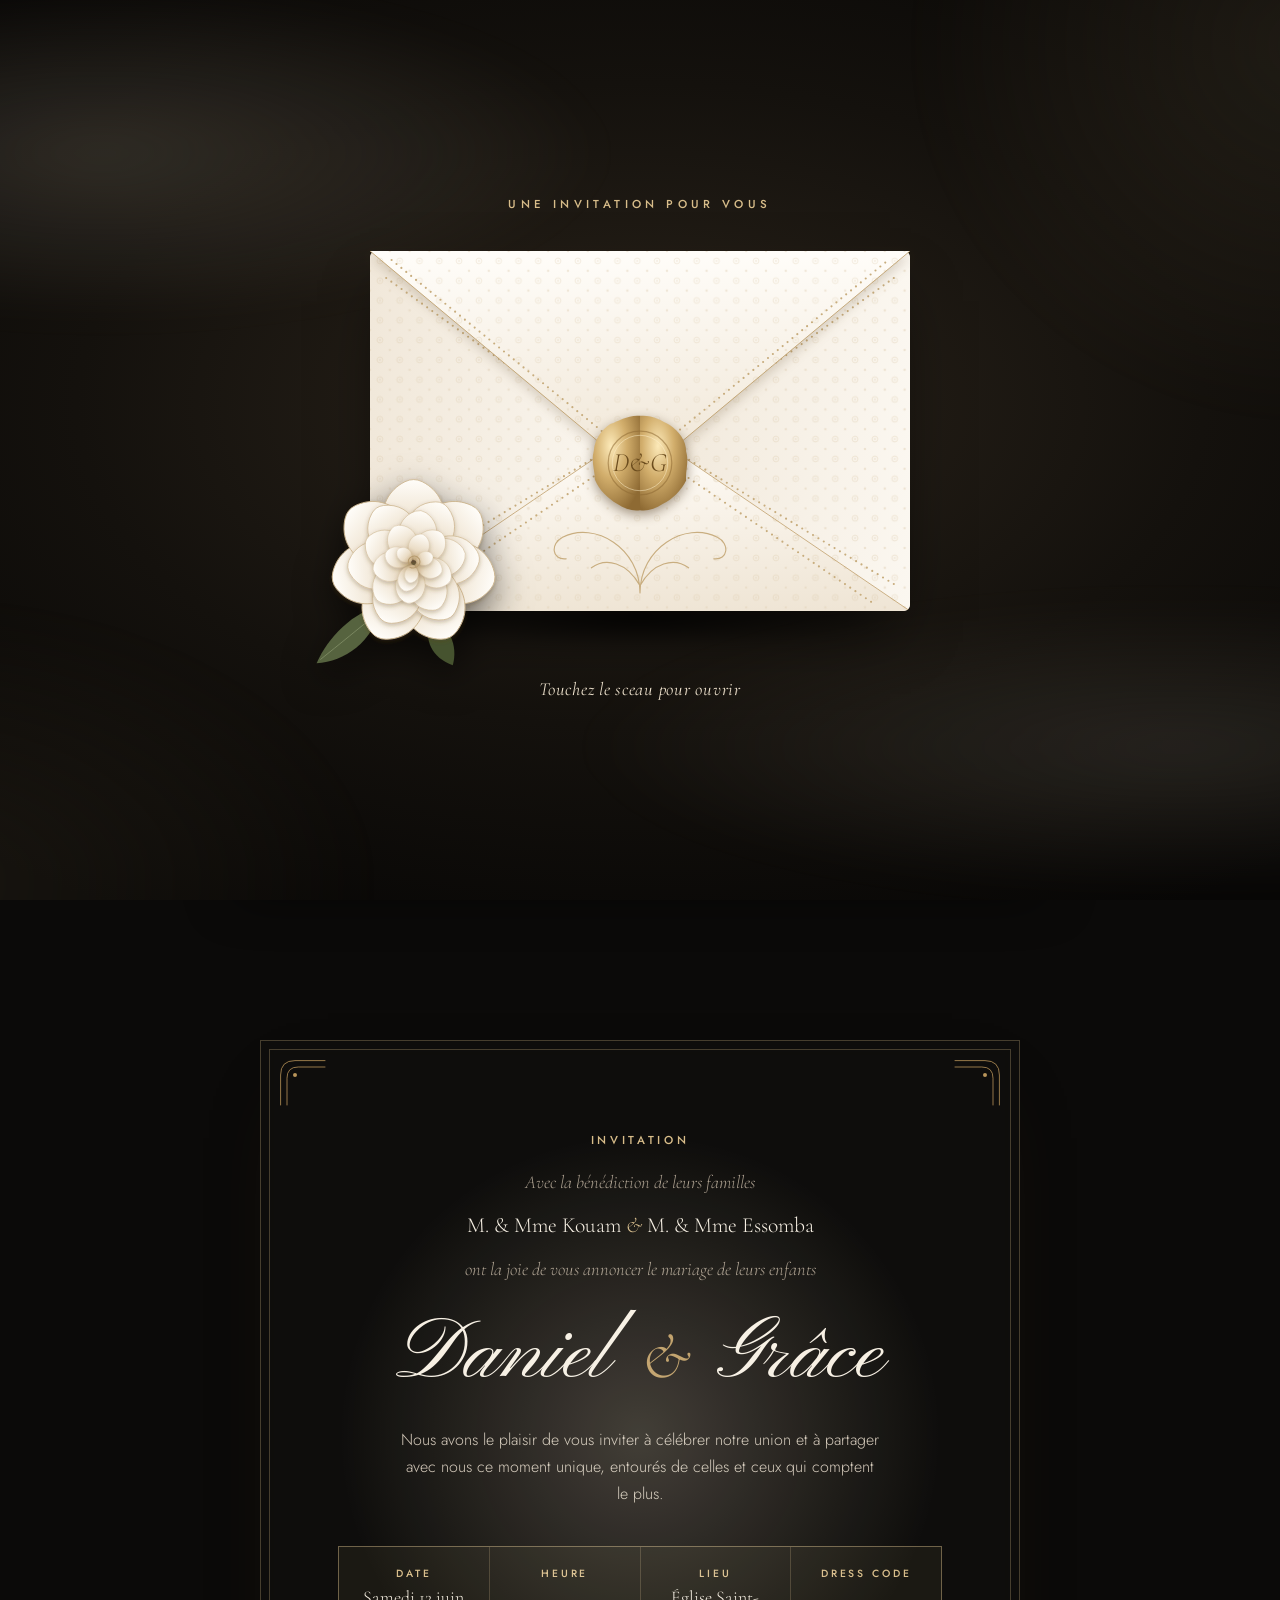
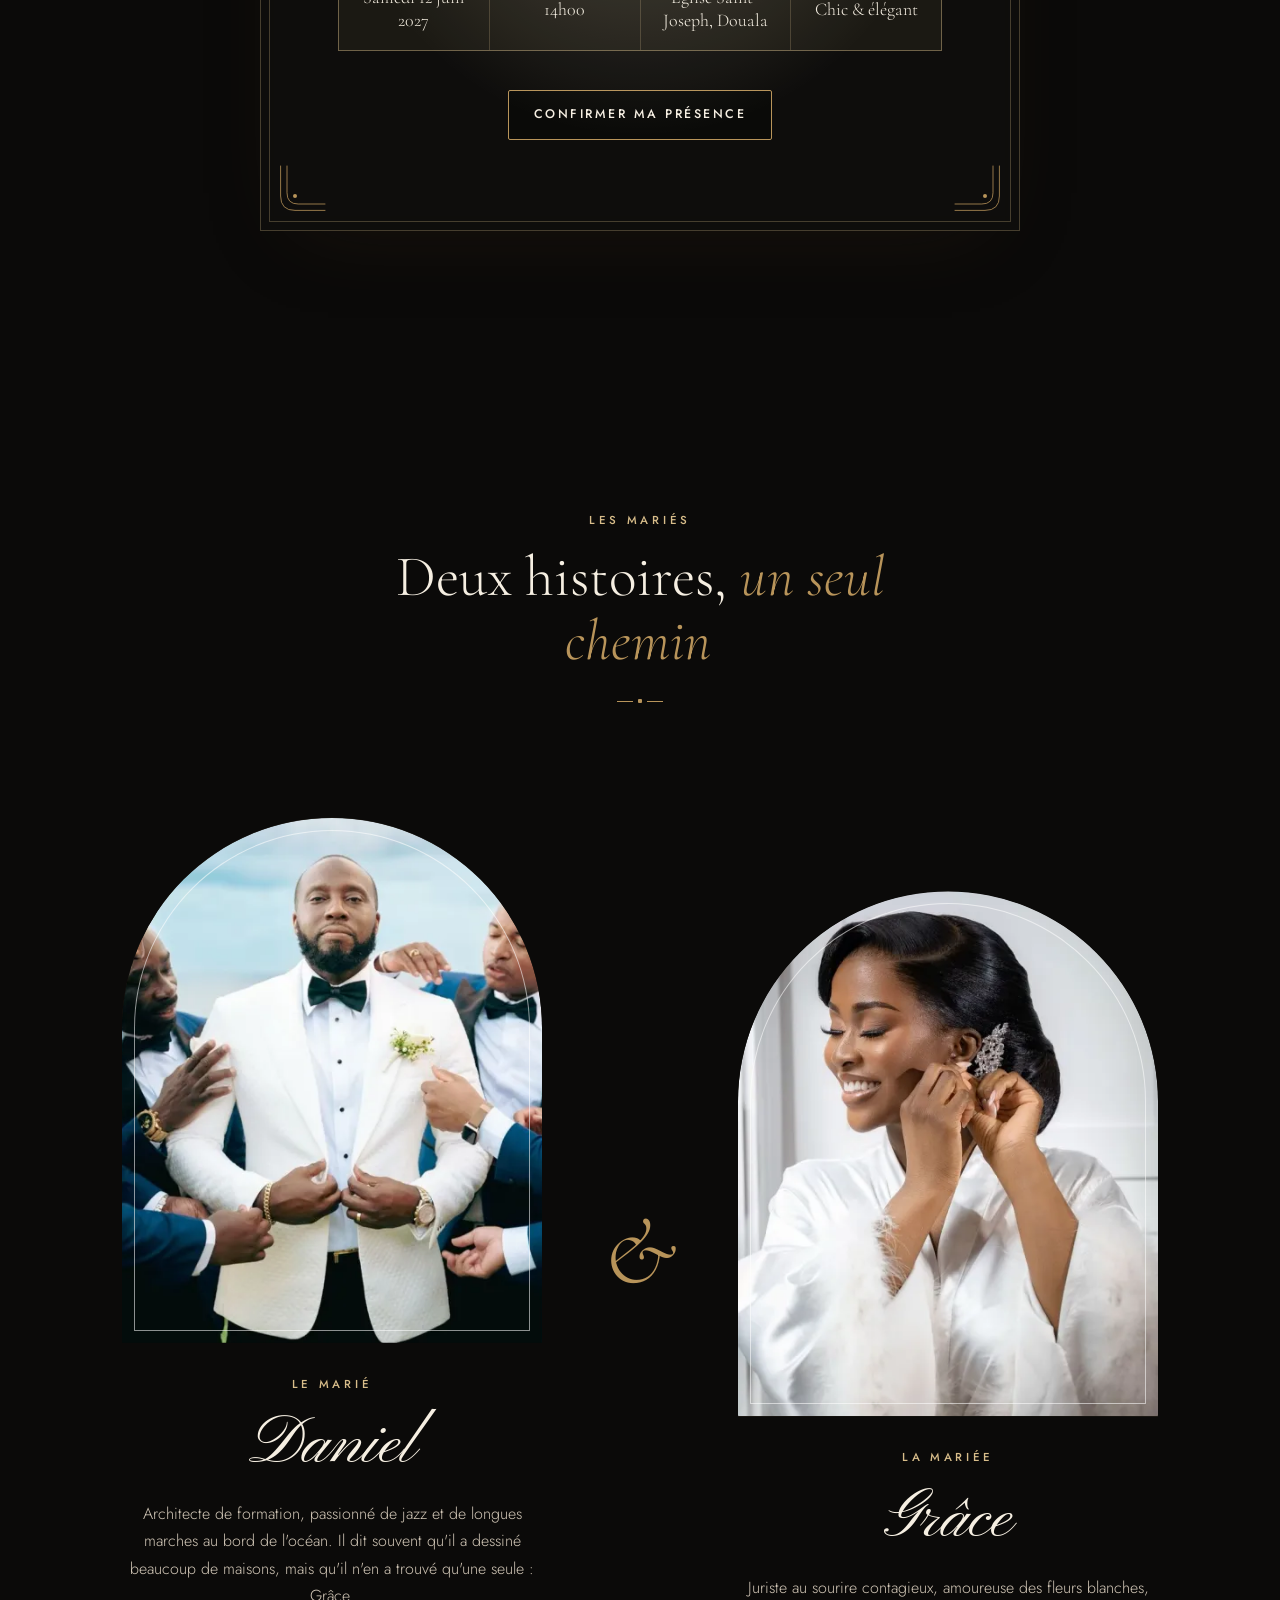
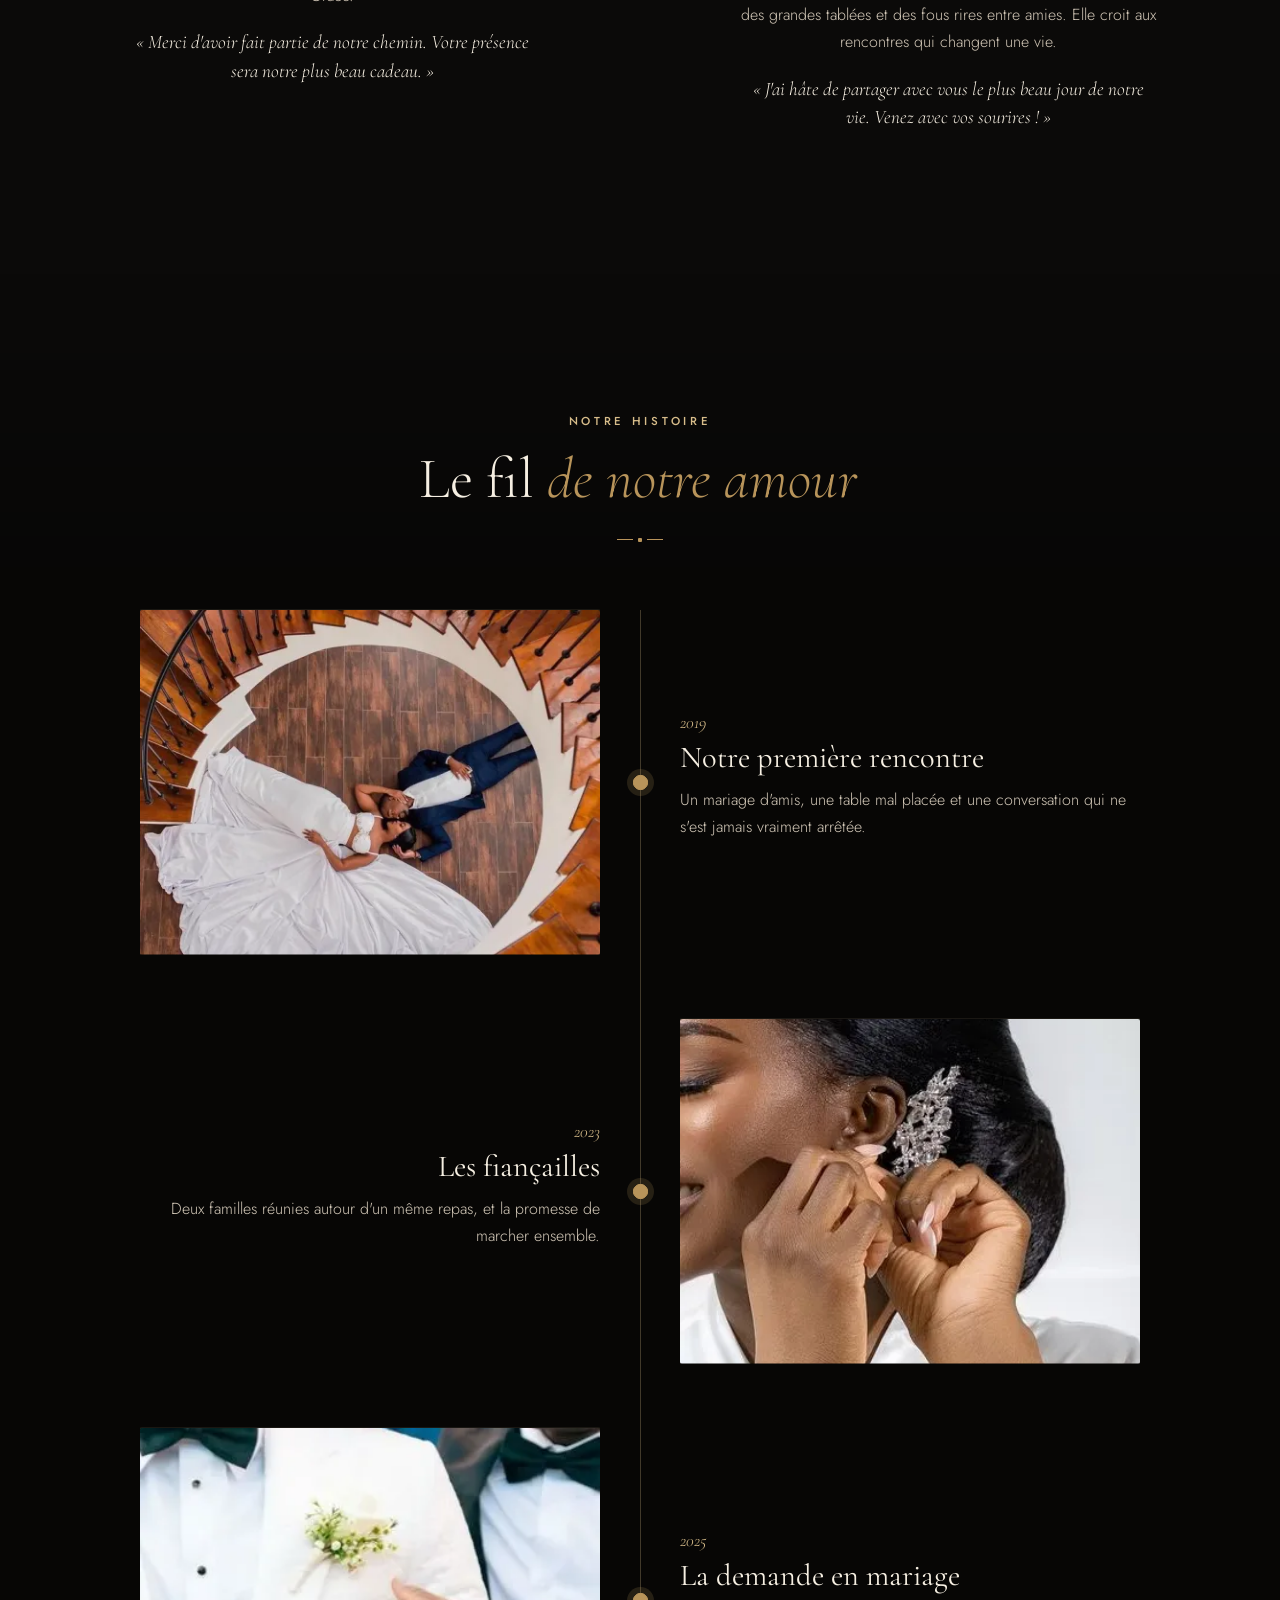
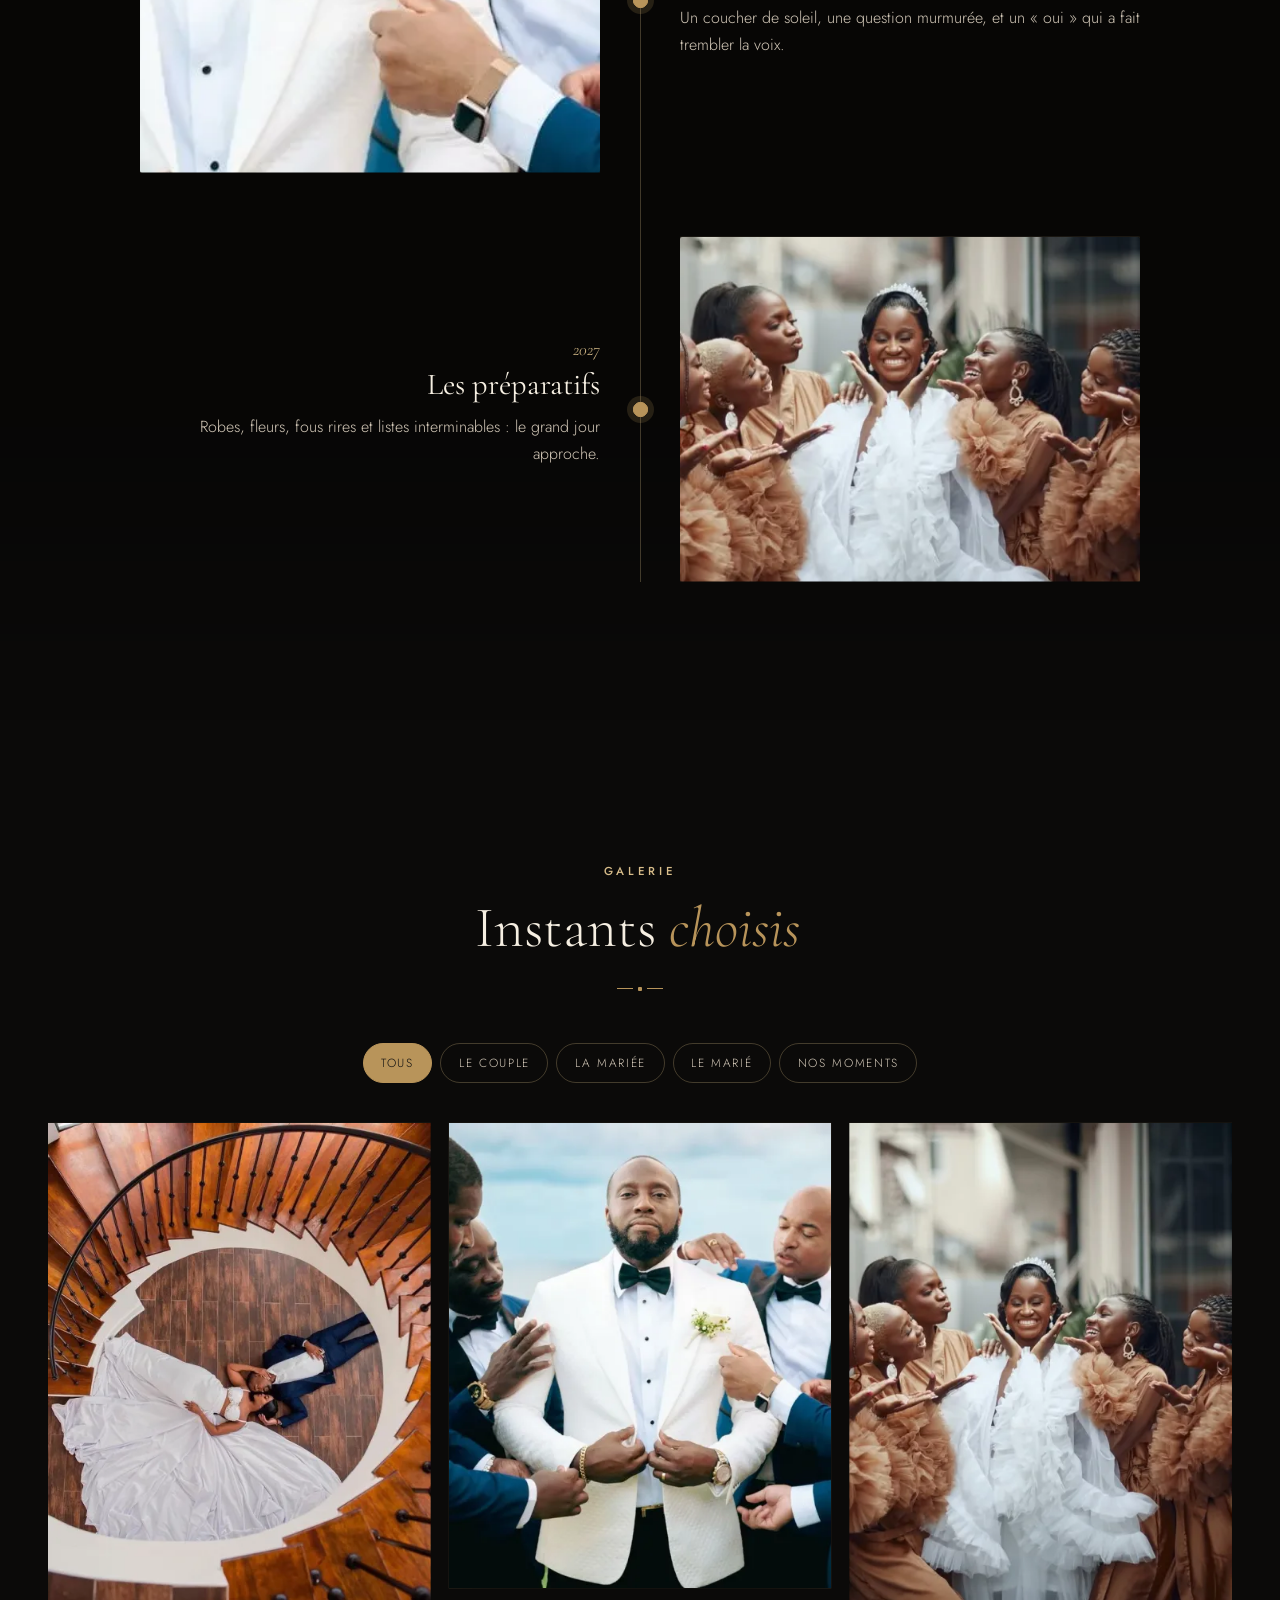
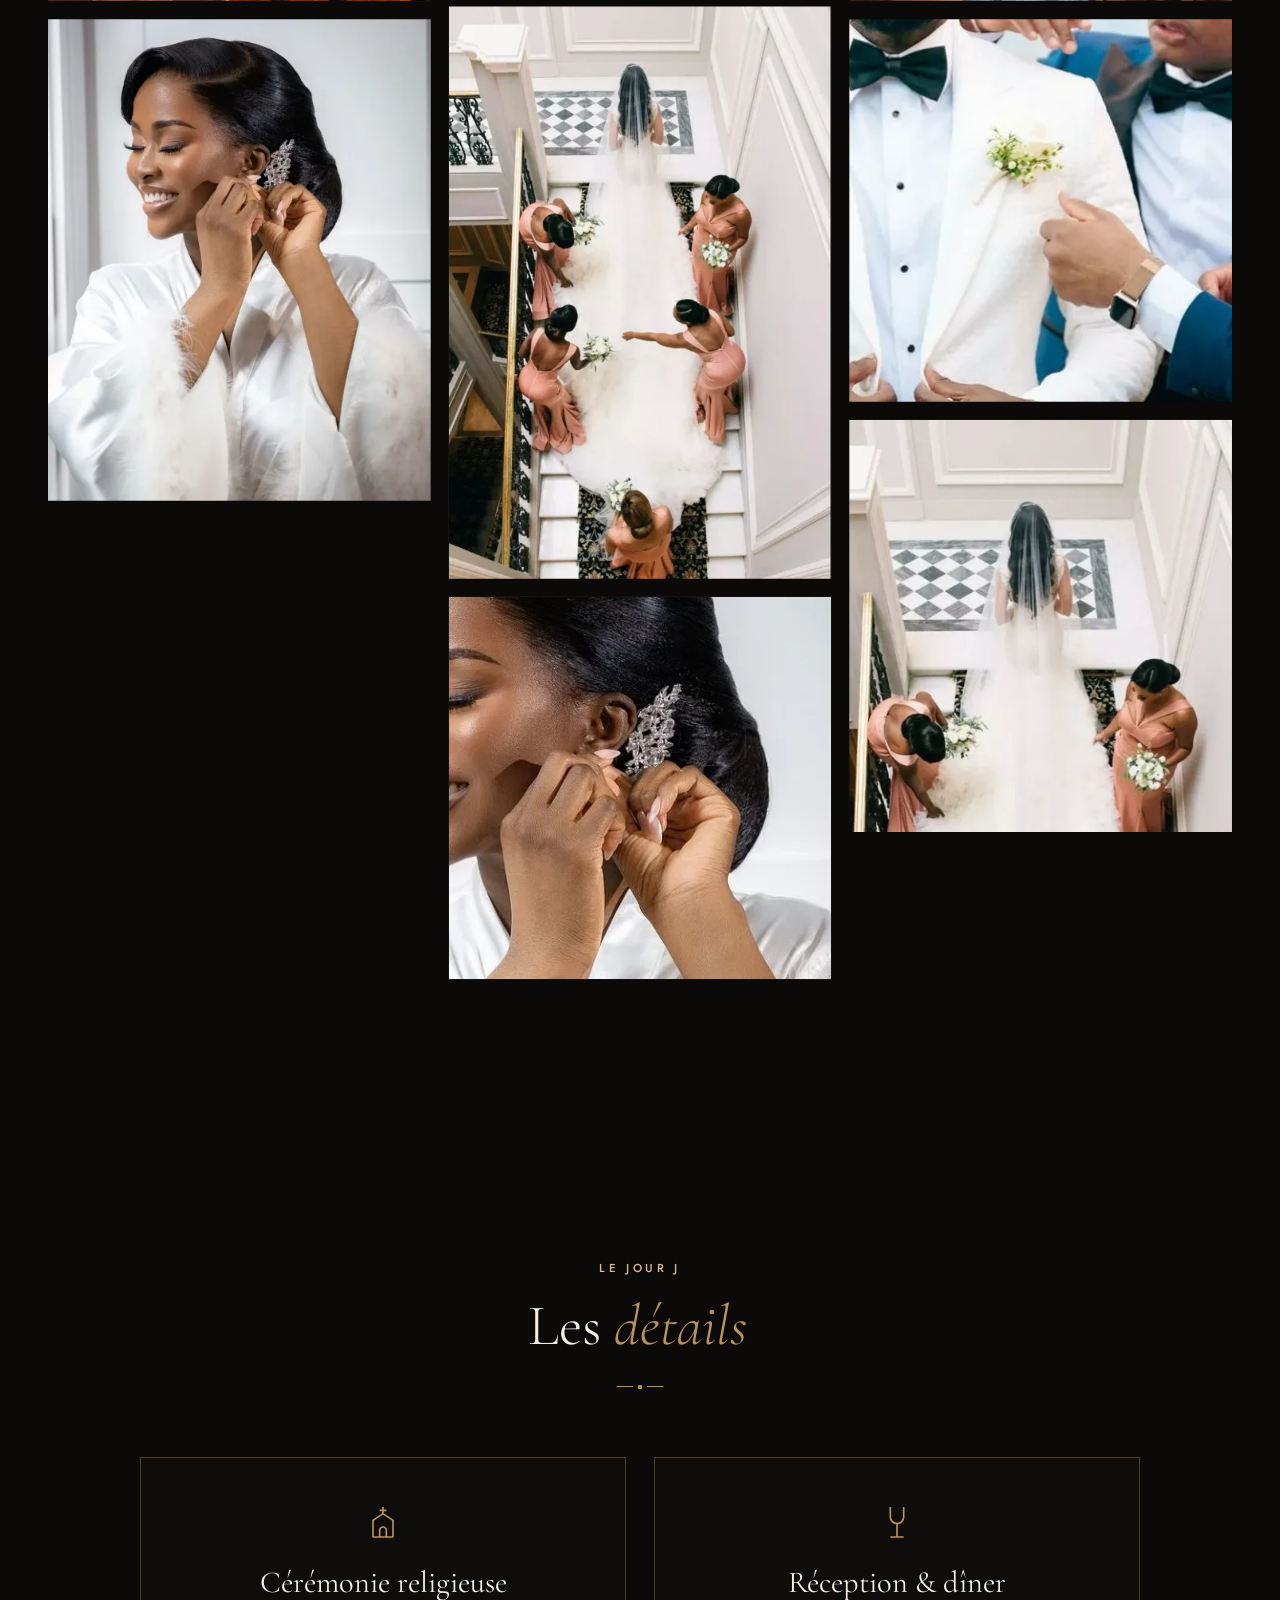
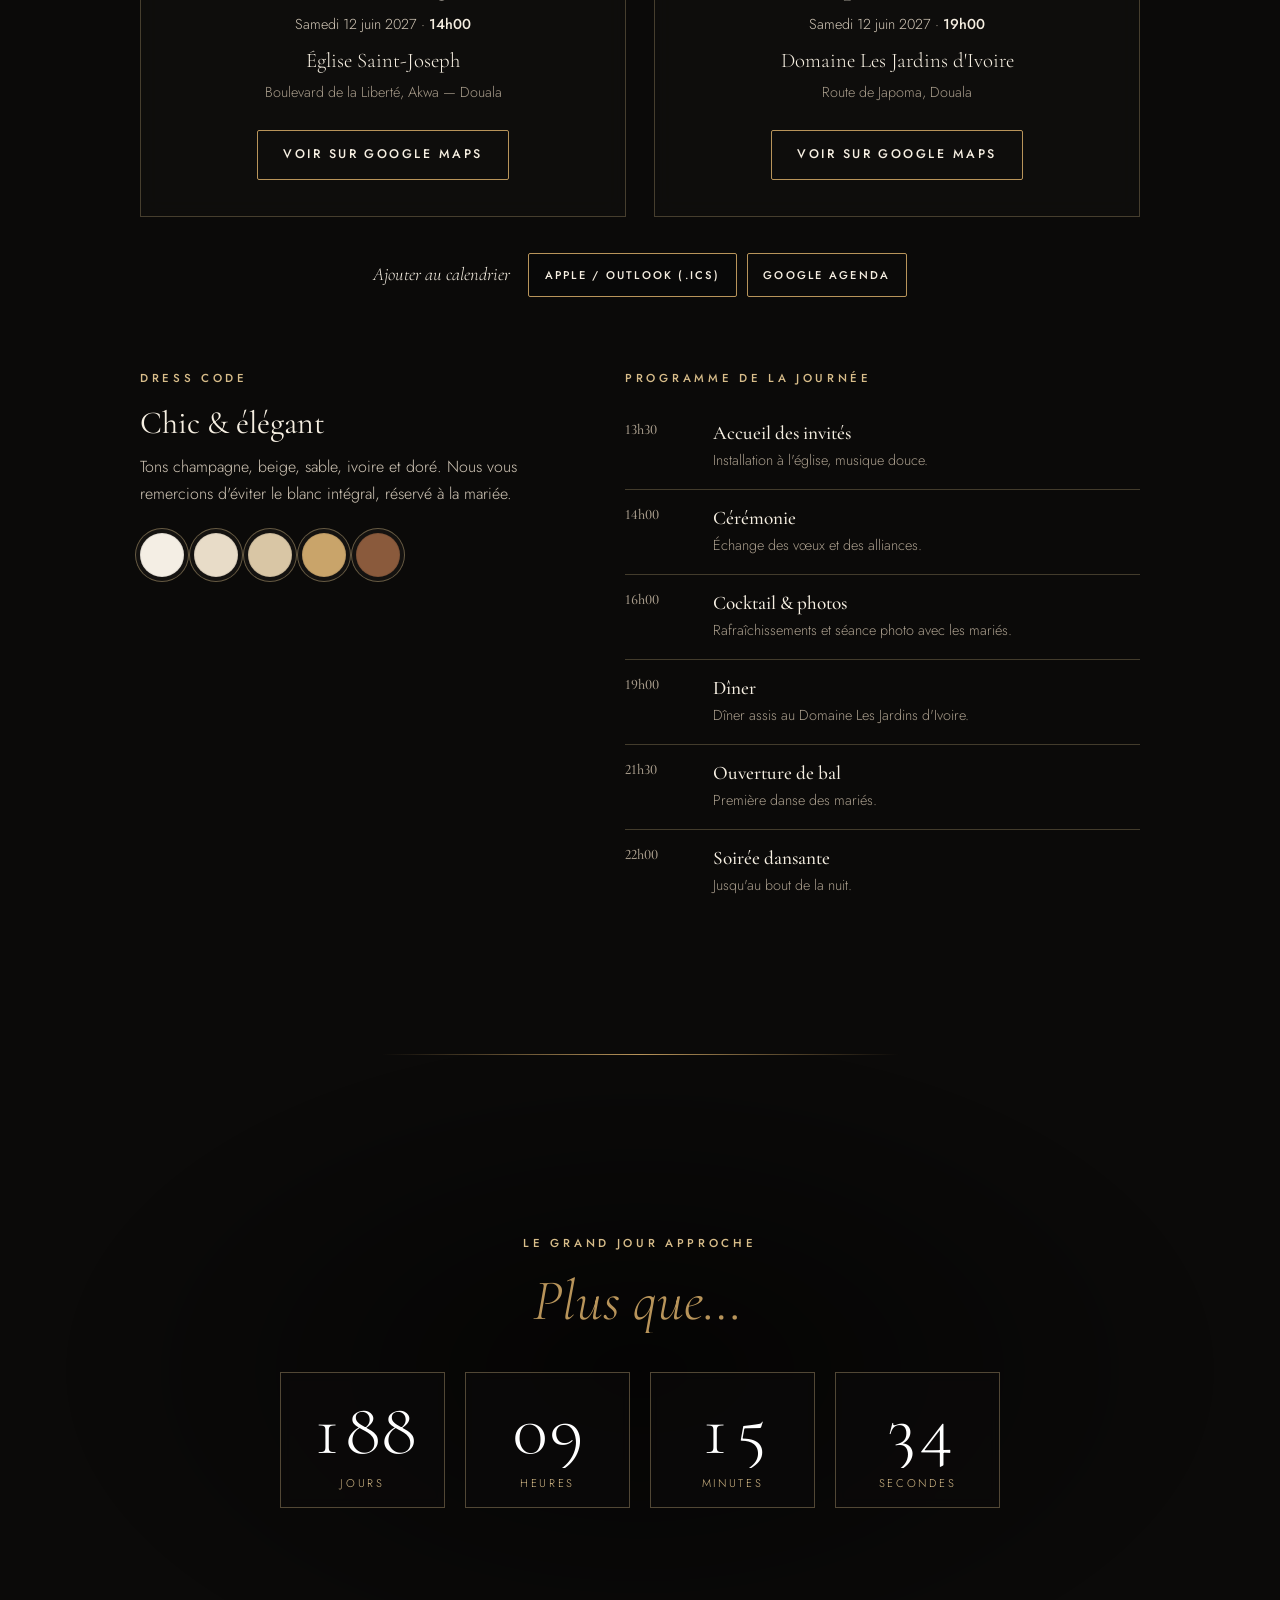
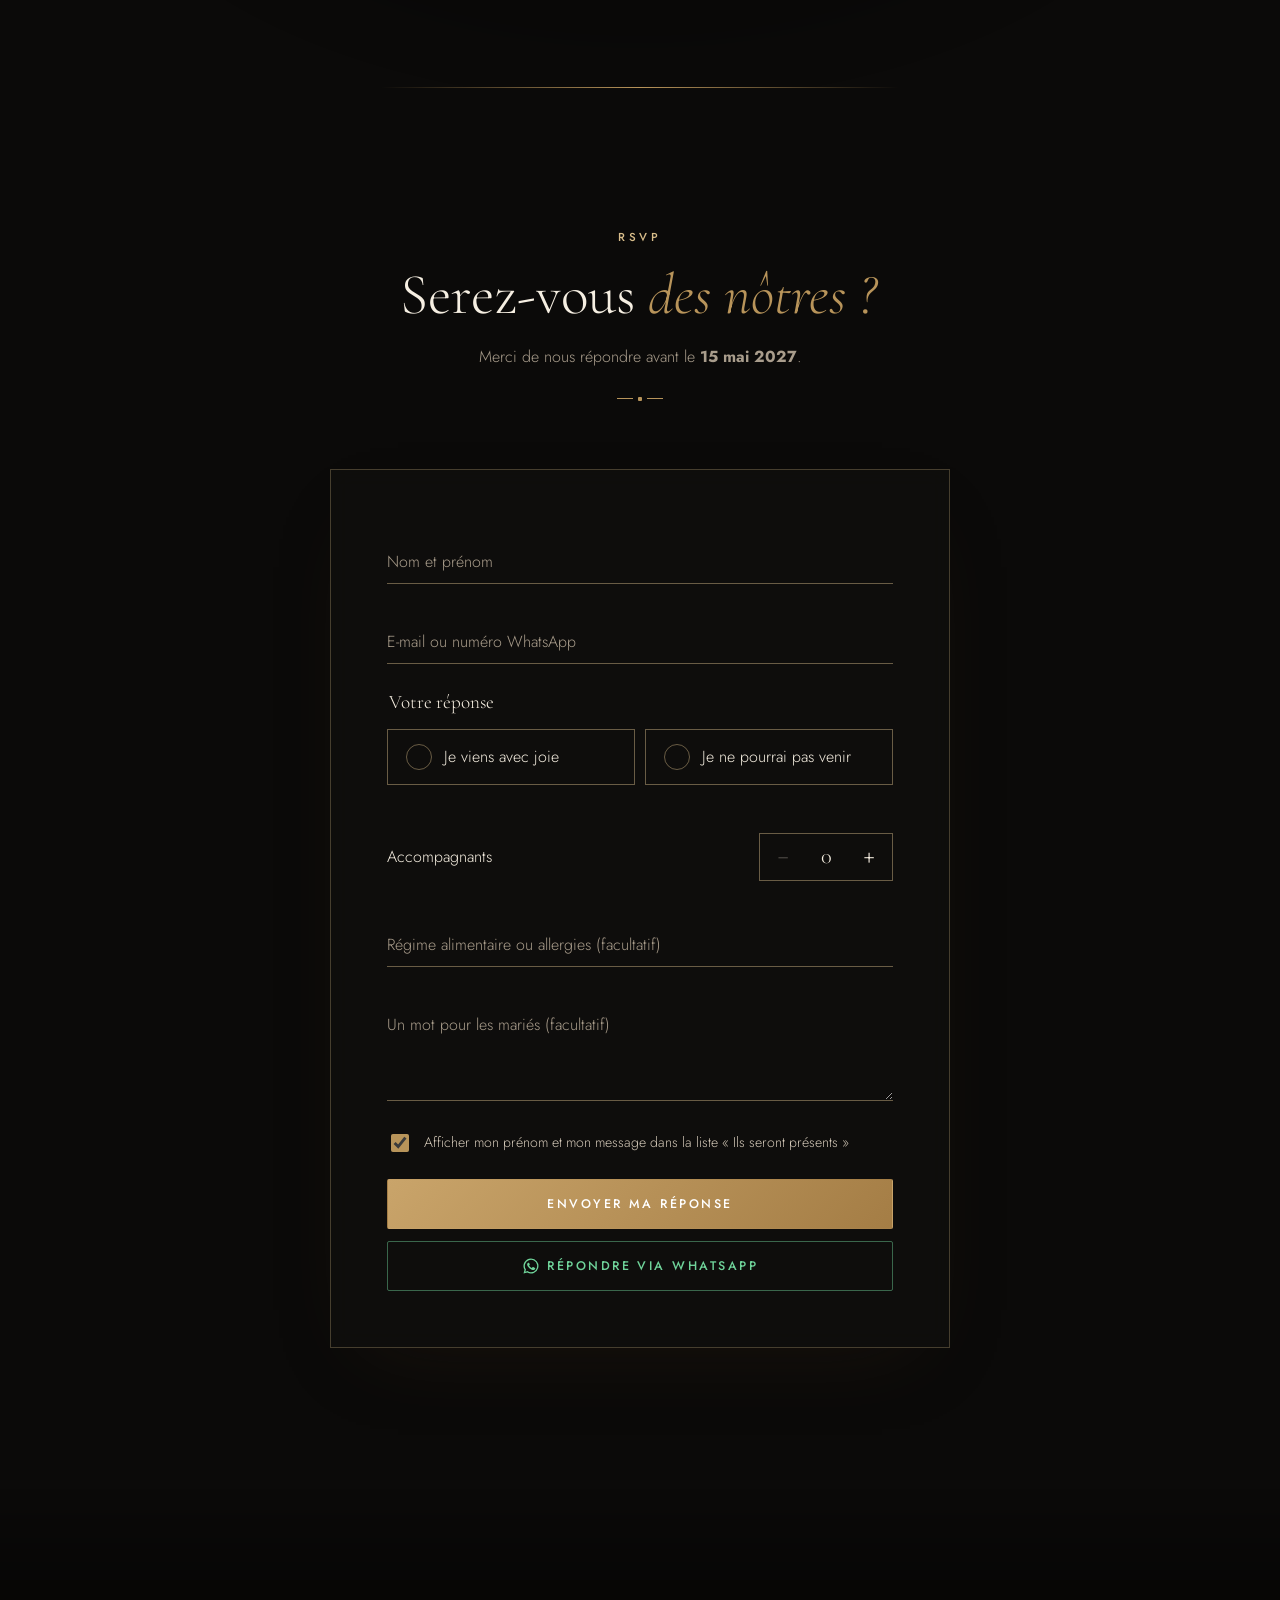
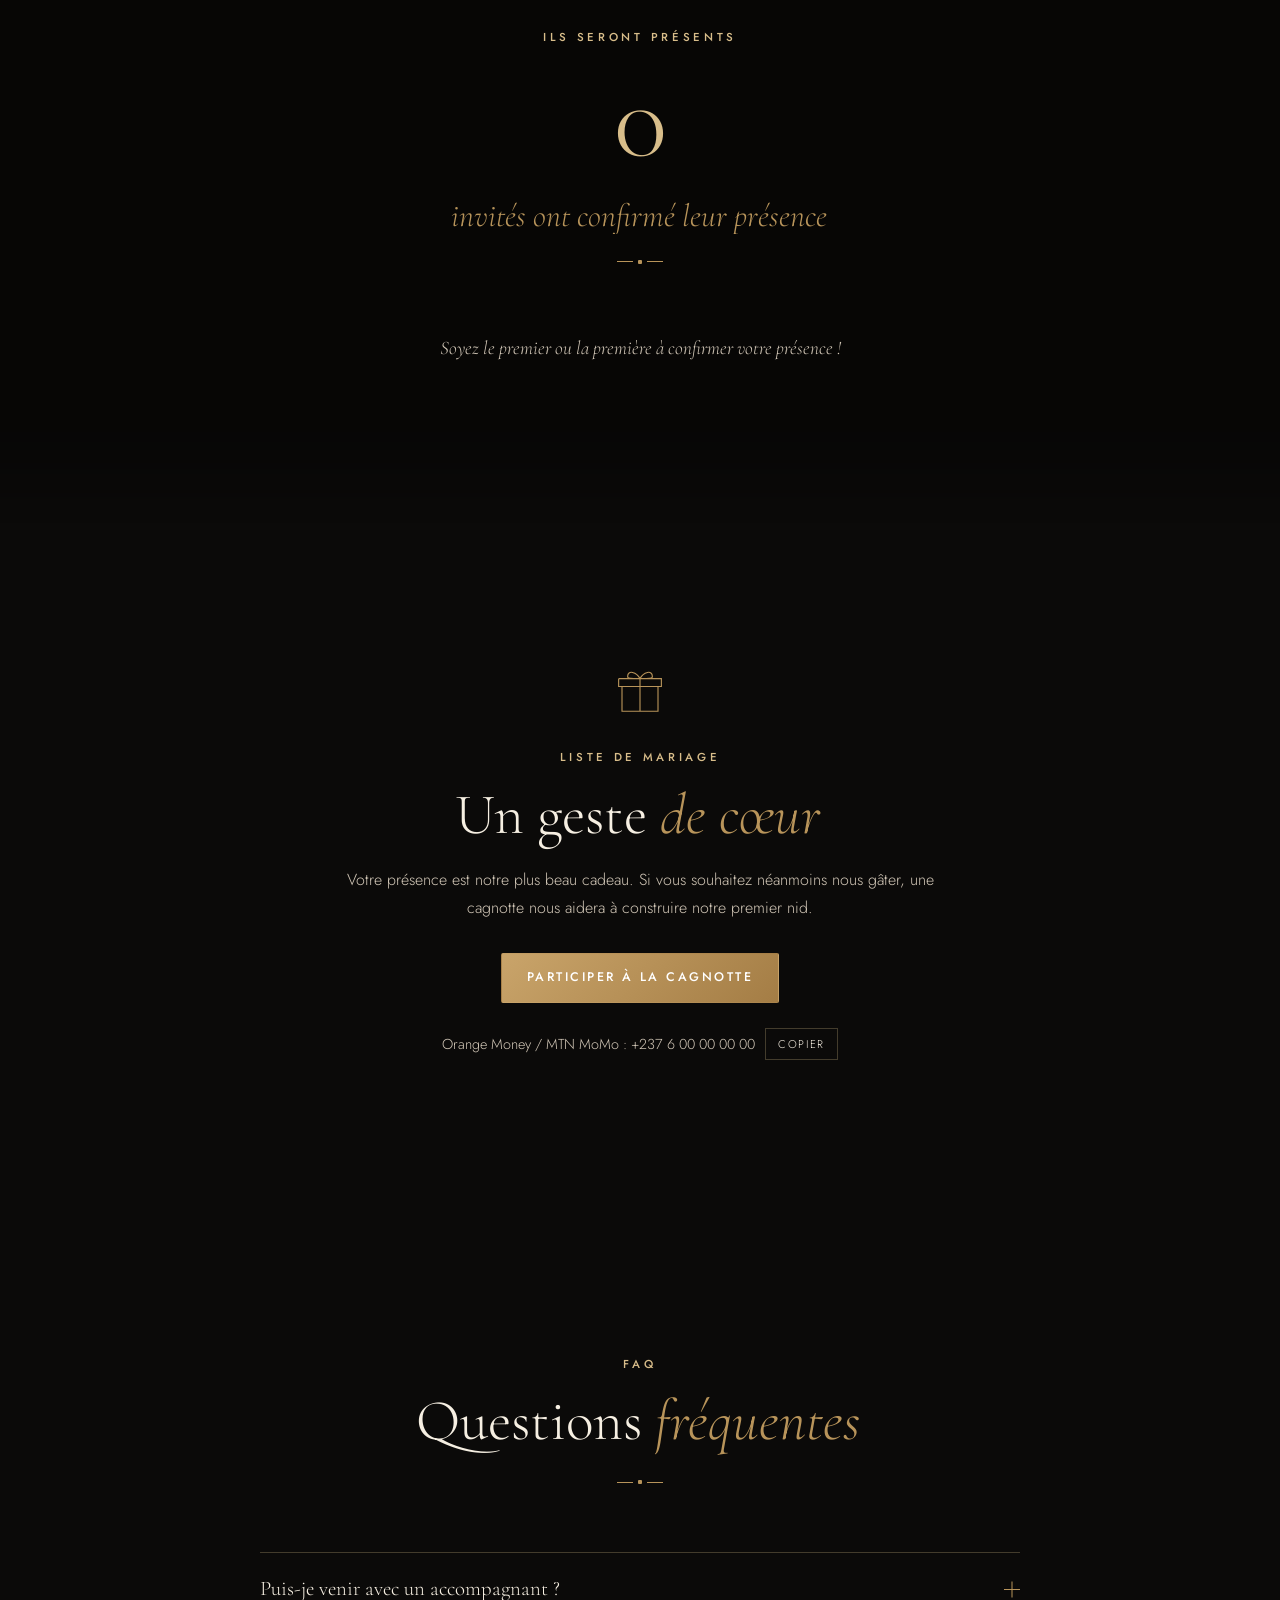
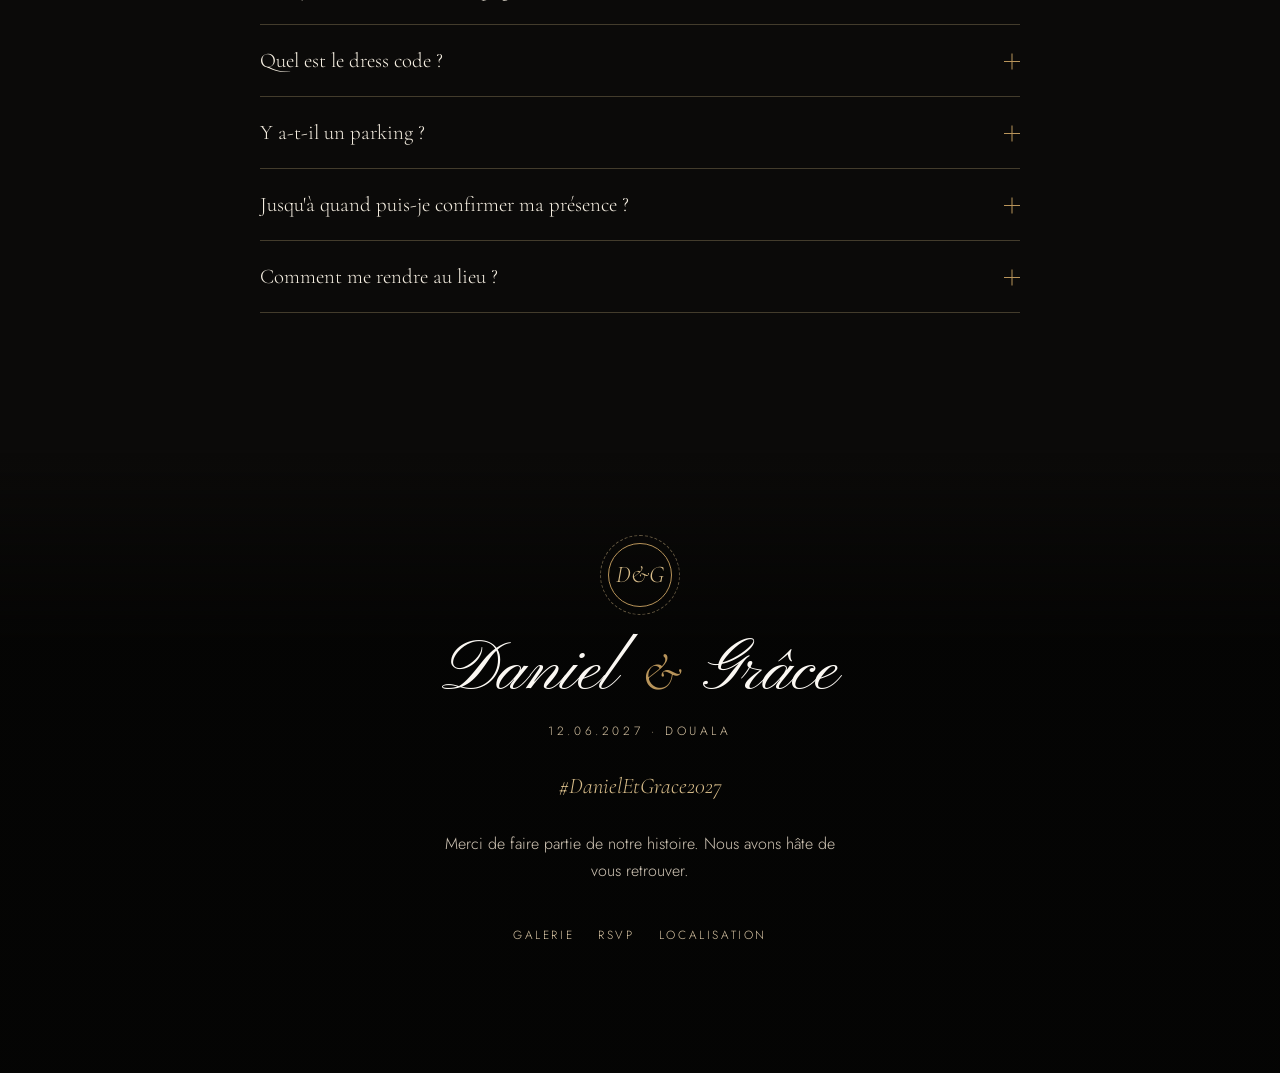
==== commit f6d6cd60: "Enveloppe animée, motion design, nouvel accueil et menu en dock Co-Authored-By: Claude Opus 5.5 <nor" ====
--- a/index.html
+++ b/index.html
@@ -20,8 +20,8 @@
 <link rel="preconnect" href="https://fonts.gstatic.com" crossorigin>
 <link href="https://fonts.googleapis.com/css2?family=Cormorant+Garamond:ital,wght@0,300;0,400;0,500;0,600;1,300;1,400;1,500&family=Jost:wght@300;400;500&family=Pinyon+Script&display=swap" rel="stylesheet">
 <link rel="preload" as="image" type="image/webp" href="hero-720.webp">
-<link rel="stylesheet" href="style.css?v=1792751905">
-<script>document.documentElement.classList.add('js');</script>
+<link rel="stylesheet" href="style.css?v=1792759885">
+<script>document.documentElement.classList.add('js', 'env-lock');</script>
 </head>
 <body>
 <a class="skip" href="#invitation">Aller au contenu</a>
@@ -34,36 +34,219 @@
 </div>
 <div class="dust" id="dust" aria-hidden="true"></div>
 
-<!-- Rideau d'ouverture -->
-<div class="intro" id="intro" aria-hidden="true">
-  <div class="intro__ring"><span class="intro__mono">D&amp;G</span></div>
-  <p class="intro__date">12.06.2027</p>
+<!-- Ouverture : l'enveloppe animée -->
+<div class="envelope-scene" id="envelope" role="dialog" aria-modal="true" aria-labelledby="env-title">
+  <div class="envelope-scene__silk" aria-hidden="true"></div>
+  <div class="envelope-scene__petals" id="env-petals" aria-hidden="true"></div>
+
+  <p class="envelope-scene__eyebrow" id="env-title">Une invitation pour vous</p>
+
+  <div class="env-wrap" id="env-wrap">
+    <button class="env" id="env-open" type="button" aria-label="Ouvrir l'invitation de Daniel &amp; Grâce">
+      <!-- Dos de l'enveloppe et doublure dorée -->
+      <svg class="env__back" viewBox="0 0 600 400" aria-hidden="true" preserveAspectRatio="none">
+        <defs>
+          <linearGradient id="envLiner" x1="0" y1="0" x2="1" y2="1">
+            <stop offset="0" stop-color="#8A6A36"/><stop offset=".45" stop-color="#D9B878"/><stop offset=".7" stop-color="#A9824A"/><stop offset="1" stop-color="#E7CC93"/>
+          </linearGradient>
+          <pattern id="envLinerLines" width="6" height="6" patternUnits="userSpaceOnUse" patternTransform="rotate(35)">
+            <line x1="0" y1="0" x2="0" y2="6" stroke="rgba(60,40,10,.25)" stroke-width="1"/>
+          </pattern>
+        </defs>
+        <rect width="600" height="400" rx="8" fill="#E8DECE"/>
+        <rect x="16" y="16" width="568" height="368" rx="4" fill="url(#envLiner)"/>
+        <rect x="16" y="16" width="568" height="368" rx="4" fill="url(#envLinerLines)"/>
+        <rect x="28" y="28" width="544" height="344" rx="3" fill="none" stroke="#FBF3E2" stroke-width="2.5" stroke-dasharray="0 7" stroke-linecap="round" opacity=".8"/>
+      </svg>
+
+      <!-- La carte glissée dans l'enveloppe -->
+      <div class="env__letter" aria-hidden="true">
+        <span class="env__letter-mono">D&amp;G</span>
+        <span class="env__letter-eyebrow">Nous nous marions</span>
+        <span class="env__letter-names">Daniel <em>&amp;</em> Grâce</span>
+        <span class="env__letter-date">12.06.2027</span>
+      </div>
+
+      <!-- Face avant : trois rabats en dentelle -->
+      <svg class="env__front" viewBox="0 0 600 400" aria-hidden="true" preserveAspectRatio="none">
+        <defs>
+          <linearGradient id="envSide" x1="0" y1="0" x2="1" y2="0">
+            <stop offset="0" stop-color="#F1E8DA"/><stop offset="1" stop-color="#FBF7F0"/>
+          </linearGradient>
+          <linearGradient id="envBottom" x1="0" y1="1" x2="0" y2="0">
+            <stop offset="0" stop-color="#EFE5D5"/><stop offset="1" stop-color="#FFFCF7"/>
+          </linearGradient>
+          <pattern id="envLace" width="22" height="22" patternUnits="userSpaceOnUse">
+            <circle cx="11" cy="11" r="3.2" fill="none" stroke="#D9C6A5" stroke-width=".7"/>
+            <circle cx="11" cy="11" r=".9" fill="#D9C6A5"/>
+            <circle cx="0" cy="0" r="1.4" fill="#E4D5BC"/><circle cx="22" cy="0" r="1.4" fill="#E4D5BC"/>
+            <circle cx="0" cy="22" r="1.4" fill="#E4D5BC"/><circle cx="22" cy="22" r="1.4" fill="#E4D5BC"/>
+          </pattern>
+        </defs>
+        <path class="env__flap-l" d="M0 4Q0 0 6 3L284 196Q300 208 284 220L6 397Q0 400 0 396Z" fill="url(#envSide)"/>
+        <path class="env__flap-r" d="M600 4Q600 0 594 3L316 196Q300 208 316 220L594 397Q600 400 600 396Z" fill="url(#envSide)"/>
+        <path d="M0 400L262 222Q300 196 338 222L600 400Z" fill="url(#envBottom)"/>
+        <g opacity=".55">
+          <path d="M0 4Q0 0 6 3L284 196Q300 208 284 220L6 397Q0 400 0 396Z" fill="url(#envLace)"/>
+          <path d="M600 4Q600 0 594 3L316 196Q300 208 316 220L594 397Q600 400 600 396Z" fill="url(#envLace)"/>
+          <path d="M0 400L262 222Q300 196 338 222L600 400Z" fill="url(#envLace)"/>
+        </g>
+        <g fill="none" stroke-linecap="round">
+          <path d="M18 30L262 205M18 370L262 222" stroke="#C8AD7E" stroke-width="2.4" stroke-dasharray="0 7"/>
+          <path d="M582 30L338 205M582 370L338 222" stroke="#C8AD7E" stroke-width="2.4" stroke-dasharray="0 7"/>
+          <path d="M40 392L270 236Q300 216 330 236L560 392" stroke="#C8AD7E" stroke-width="2.4" stroke-dasharray="0 7"/>
+          <path d="M0 400L262 222Q300 196 338 222L600 400" stroke="#B8945A" stroke-width="1.1" opacity=".7"/>
+          <!-- plume / filigrane gravé -->
+          <path class="env__filigree" d="M300 380C300 330 250 300 214 318M300 380C300 330 350 300 386 318M300 372C286 346 262 340 246 352M300 372C314 346 338 340 354 352M214 318c-14 7-12 26 4 24M386 318c14 7 12 26-4 24" stroke="#C9AE80" stroke-width="1.3" pathLength="1"/>
+        </g>
+      </svg>
+
+      <!-- Rabat supérieur : il pivote en 3D à l'ouverture -->
+      <div class="env__flap" aria-hidden="true">
+        <svg class="env__flap-face env__flap-face--out" viewBox="0 0 600 250" preserveAspectRatio="none">
+          <defs>
+            <linearGradient id="envFlap" x1="0" y1="0" x2="0" y2="1">
+              <stop offset="0" stop-color="#FFFDF9"/><stop offset="1" stop-color="#F0E6D6"/>
+            </linearGradient>
+          </defs>
+          <path d="M0 0H600L322 232Q300 250 278 232Z" fill="url(#envFlap)"/>
+          <path d="M0 0H600L322 232Q300 250 278 232Z" fill="url(#envLace)" opacity=".5"/>
+          <path d="M24 10L282 220Q300 234 318 220L576 10" fill="none" stroke="#C8AD7E" stroke-width="2.4" stroke-dasharray="0 7" stroke-linecap="round"/>
+          <path d="M0 0L278 232Q300 250 322 232L600 0" fill="none" stroke="#B8945A" stroke-width="1.1" opacity=".75"/>
+        </svg>
+        <svg class="env__flap-face env__flap-face--in" viewBox="0 0 600 250" preserveAspectRatio="none">
+          <path d="M0 0H600L322 232Q300 250 278 232Z" fill="url(#envLiner)"/>
+          <path d="M0 0H600L322 232Q300 250 278 232Z" fill="url(#envLinerLines)"/>
+          <path d="M30 12L284 214Q300 226 316 214L570 12" fill="none" stroke="#FBF3E2" stroke-width="2.4" stroke-dasharray="0 7" stroke-linecap="round" opacity=".8"/>
+        </svg>
+      </div>
+
+      <!-- Sceau de cire dorée -->
+      <span class="env__seal" aria-hidden="true">
+        <svg viewBox="0 0 100 100">
+          <defs>
+            <radialGradient id="envSeal" cx=".38" cy=".32" r=".75">
+              <stop offset="0" stop-color="#FCE9B8"/><stop offset=".45" stop-color="#D2AE6C"/><stop offset="1" stop-color="#8E6A33"/>
+            </radialGradient>
+          </defs>
+          <path class="env__seal-half env__seal-half--l" d="M50 4C38 3 30 9 21 12 12 18 6 27 5 38 2 48 6 57 6 66 10 76 18 84 28 90 35 95 43 97 50 96Z" fill="url(#envSeal)"/>
+          <path class="env__seal-half env__seal-half--r" d="M50 4C62 3 70 8 79 13 88 19 95 28 95 39 98 49 94 58 95 67 90 77 82 85 72 90 65 95 57 97 50 96Z" fill="url(#envSeal)"/>
+          <circle cx="50" cy="50" r="31" fill="none" stroke="#8E6A33" stroke-width="1.2" opacity=".55"/>
+          <circle cx="50" cy="50" r="27" fill="none" stroke="#FFF1CC" stroke-width=".8" opacity=".6"/>
+          <text x="50" y="58" text-anchor="middle" class="env__seal-text">D&amp;G</text>
+        </svg>
+      </span>
+    </button>
+
+    <!-- Rose posée sur l'enveloppe -->
+    <svg class="env-rose" viewBox="-110 -110 220 220" aria-hidden="true">
+      <defs>
+        <linearGradient id="rosePetal" x1="0" y1="1" x2="0" y2="0">
+          <stop offset="0" stop-color="#C9AE84"/><stop offset=".38" stop-color="#EADCC5"/><stop offset="1" stop-color="#FFFDF9"/>
+        </linearGradient>
+        <path id="rosePetalShape" d="M0 0C-24-8-30-42-6-54Q0-57 6-54C30-42 24-8 0 0Z" fill="url(#rosePetal)" stroke="#CDB58E" stroke-width=".6"/>
+        <filter id="roseShadow" x="-30%" y="-30%" width="160%" height="160%"><feDropShadow dx="0" dy="2" stdDeviation="2.4" flood-color="#5A3E15" flood-opacity=".3"/></filter>
+      </defs>
+      <path class="env-rose__leaf" d="M-34 46C-64 52-92 80-104 108-74 106-44 86-34 46Z" fill="#56633F"/>
+      <path d="M-36 52C-58 70-80 88-100 104" fill="none" stroke="#7D8A62" stroke-width="1"/>
+      <path class="env-rose__leaf" d="M18 58C10 84 20 102 42 110 48 88 38 68 18 58Z" fill="#46532F"/>
+      <g class="env-rose__bloom">
+        <g filter="url(#roseShadow)">
+          <use href="#rosePetalShape" transform="rotate(0.0) translate(0 -3) scale(1.55)"/>
+          <use href="#rosePetalShape" transform="rotate(51.4) translate(0 -3) scale(1.55)"/>
+          <use href="#rosePetalShape" transform="rotate(102.9) translate(0 -3) scale(1.55)"/>
+          <use href="#rosePetalShape" transform="rotate(154.3) translate(0 -3) scale(1.55)"/>
+          <use href="#rosePetalShape" transform="rotate(205.7) translate(0 -3) scale(1.55)"/>
+          <use href="#rosePetalShape" transform="rotate(257.1) translate(0 -3) scale(1.55)"/>
+          <use href="#rosePetalShape" transform="rotate(308.6) translate(0 -3) scale(1.55)"/>
+        </g>
+        <g filter="url(#roseShadow)">
+          <use href="#rosePetalShape" transform="rotate(26.0) translate(0 -3) scale(1.22)"/>
+          <use href="#rosePetalShape" transform="rotate(86.0) translate(0 -3) scale(1.22)"/>
+          <use href="#rosePetalShape" transform="rotate(146.0) translate(0 -3) scale(1.22)"/>
+          <use href="#rosePetalShape" transform="rotate(206.0) translate(0 -3) scale(1.22)"/>
+          <use href="#rosePetalShape" transform="rotate(266.0) translate(0 -3) scale(1.22)"/>
+          <use href="#rosePetalShape" transform="rotate(326.0) translate(0 -3) scale(1.22)"/>
+        </g>
+        <g filter="url(#roseShadow)">
+          <use href="#rosePetalShape" transform="rotate(8.0) translate(0 -3) scale(.96)"/>
+          <use href="#rosePetalShape" transform="rotate(80.0) translate(0 -3) scale(.96)"/>
+          <use href="#rosePetalShape" transform="rotate(152.0) translate(0 -3) scale(.96)"/>
+          <use href="#rosePetalShape" transform="rotate(224.0) translate(0 -3) scale(.96)"/>
+          <use href="#rosePetalShape" transform="rotate(296.0) translate(0 -3) scale(.96)"/>
+        </g>
+        <g filter="url(#roseShadow)">
+          <use href="#rosePetalShape" transform="rotate(44.0) translate(0 -3) scale(.74)"/>
+          <use href="#rosePetalShape" transform="rotate(116.0) translate(0 -3) scale(.74)"/>
+          <use href="#rosePetalShape" transform="rotate(188.0) translate(0 -3) scale(.74)"/>
+          <use href="#rosePetalShape" transform="rotate(260.0) translate(0 -3) scale(.74)"/>
+          <use href="#rosePetalShape" transform="rotate(332.0) translate(0 -3) scale(.74)"/>
+        </g>
+        <g filter="url(#roseShadow)">
+          <use href="#rosePetalShape" transform="rotate(18.0) translate(0 -3) scale(.52)"/>
+          <use href="#rosePetalShape" transform="rotate(108.0) translate(0 -3) scale(.52)"/>
+          <use href="#rosePetalShape" transform="rotate(198.0) translate(0 -3) scale(.52)"/>
+          <use href="#rosePetalShape" transform="rotate(288.0) translate(0 -3) scale(.52)"/>
+        </g>
+        <g filter="url(#roseShadow)">
+          <use href="#rosePetalShape" transform="rotate(70.0) translate(0 -3) scale(.34)"/>
+          <use href="#rosePetalShape" transform="rotate(190.0) translate(0 -3) scale(.34)"/>
+          <use href="#rosePetalShape" transform="rotate(310.0) translate(0 -3) scale(.34)"/>
+        </g>
+        <path d="M-5 2C-8-6 2-10 6-4 9 2 2 8-4 5" fill="none" stroke="#B89C70" stroke-width="1.1" stroke-linecap="round"/>
+      </g>
+    </svg>
+  </div>
+
+  <p class="envelope-scene__hint" id="env-hint">Touchez le sceau pour ouvrir</p>
 </div>
 
-<!-- Navigation -->
-<header class="nav" id="nav">
-  <a href="#accueil" class="nav__logo" aria-label="Retour en haut">D&amp;G</a>
-  <nav aria-label="Navigation principale">
-    <ul class="nav__links" id="nav-links">
-      <li><a href="#invitation">Invitation</a></li>
-      <li><a href="#maries">Les mariés</a></li>
-      <li><a href="#histoire">Notre histoire</a></li>
-      <li><a href="#galerie">Galerie</a></li>
-      <li><a href="#details">Le jour J</a></li>
-      <li><a href="#faq">FAQ</a></li>
-      <li><a href="#rsvp" class="nav__cta">Confirmer</a></li>
-    </ul>
-  </nav>
-  <button class="nav__burger" id="burger" aria-expanded="false" aria-controls="nav-links" aria-label="Ouvrir le menu">
-    <span></span><span></span>
-  </button>
-</header>
+<!-- Monogramme : retour en haut + anneau de progression -->
+<a href="#accueil" class="mono-badge" id="mono-badge" aria-label="Retour en haut de la page">
+  <svg class="mono-badge__ring" viewBox="0 0 52 52" aria-hidden="true"><circle class="mono-badge__track" cx="26" cy="26" r="24"/><circle class="mono-badge__fill" cx="26" cy="26" r="24" pathLength="1"/></svg>
+  <span class="mono-badge__text">D&amp;G</span>
+</a>
+
+<!-- Navigation : dock flottant en bas de l'écran -->
+<nav class="dock" id="dock" aria-label="Navigation principale">
+  <ul class="dock__list">
+    <li><a href="#invitation"><svg viewBox="0 0 24 24" aria-hidden="true"><path d="M3.5 6.5h17v11h-17zM3.5 7l8.5 6.5L20.5 7"/></svg><span class="dock__label">Invitation</span></a></li>
+    <li><a href="#maries"><svg viewBox="0 0 24 24" aria-hidden="true"><circle cx="9" cy="14.5" r="5"/><circle cx="15" cy="14.5" r="5"/><path d="M10 4.5h4l1.2 1.6L12 8.5 8.8 6.1z"/></svg><span class="dock__label">Les mariés</span></a></li>
+    <li><a href="#histoire"><svg viewBox="0 0 24 24" aria-hidden="true"><path d="M12 19.5s-7-4.3-7-9.6A3.9 3.9 0 0 1 12 7.6a3.9 3.9 0 0 1 7 2.3c0 5.3-7 9.6-7 9.6z"/></svg><span class="dock__label">Histoire</span></a></li>
+    <li><a href="#galerie"><svg viewBox="0 0 24 24" aria-hidden="true"><path d="M4 5.5h16v13H4zM4 15.5l4.5-4.5 4 4 3-3 4.5 4.5"/><circle cx="15.5" cy="9.5" r="1.4"/></svg><span class="dock__label">Galerie</span></a></li>
+    <li><a href="#details"><svg viewBox="0 0 24 24" aria-hidden="true"><path d="M4 6.5h16v13H4zM4 10.5h16M8.5 4v4.5M15.5 4v4.5"/></svg><span class="dock__label">Le jour J</span></a></li>
+    <li><a href="#faq"><svg viewBox="0 0 24 24" aria-hidden="true"><circle cx="12" cy="12" r="8.5"/><path d="M9.6 9.6a2.5 2.5 0 1 1 3.4 2.3c-.6.3-1 .8-1 1.5v.6M12 16.6v.1"/></svg><span class="dock__label">FAQ</span></a></li>
+    <li><a href="#rsvp" class="dock__cta"><svg viewBox="0 0 24 24" aria-hidden="true"><path d="M5 12.5l4.5 4.5L19 7.5"/></svg><span class="dock__label">Confirmer</span></a></li>
+  </ul>
+  <span class="dock__indicator" id="dock-indicator" aria-hidden="true"></span>
+</nav>
 
 <main>
 <!-- 1. HÉRO -->
 <section class="hero" id="accueil" aria-labelledby="hero-title">
   <div class="hero__ambient" aria-hidden="true"></div>
-  <div class="hero__card">
+  <!-- Côtés de l'accueil (grand écran) : portraits en arche, initiales, texte qui défile -->
+    <div class="hero__side hero__side--left" aria-hidden="true">
+    <span class="hero__giant">D</span>
+    <div class="hero__marquee"><div class="hero__marquee-track">
+      <span>Daniel &amp; Grâce · 12.06.2027 · Douala · Daniel &amp; Grâce · 12.06.2027 · Douala · </span><span>Daniel &amp; Grâce · 12.06.2027 · Douala · Daniel &amp; Grâce · 12.06.2027 · Douala · </span>    </div></div>
+    <figure class="hero__portrait">
+      <span class="hero__frame"></span>
+      <div class="hero__arch"><picture><source type="image/webp" srcset="marie-480.webp 480w" sizes="240px"><img src="marie-480.webp" srcset="marie-480.webp 480w" sizes="240px" width="480" height="584" alt="" class="" loading="lazy" decoding="async"></picture></div>
+      <figcaption><span class="hero__role">Le marié</span><span class="hero__pname">Daniel</span></figcaption>
+    </figure>
+  </div>
+    <div class="hero__side hero__side--right" aria-hidden="true">
+    <span class="hero__giant">G</span>
+    <div class="hero__marquee"><div class="hero__marquee-track">
+      <span>Daniel &amp; Grâce · 12.06.2027 · Douala · Daniel &amp; Grâce · 12.06.2027 · Douala · </span><span>Daniel &amp; Grâce · 12.06.2027 · Douala · Daniel &amp; Grâce · 12.06.2027 · Douala · </span>    </div></div>
+    <figure class="hero__portrait">
+      <span class="hero__frame"></span>
+      <div class="hero__arch"><picture><source type="image/webp" srcset="mariee-480.webp 480w" sizes="240px"><img src="mariee-480.webp" srcset="mariee-480.webp 480w" sizes="240px" width="480" height="604" alt="" class="" loading="lazy" decoding="async"></picture></div>
+      <figcaption><span class="hero__role">La mariée</span><span class="hero__pname">Grâce</span></figcaption>
+    </figure>
+  </div>
+    <div class="hero__card">
   <div class="hero__media" data-parallax="0.12">
     <picture>
       <source type="image/webp" srcset="hero-720.webp">
@@ -96,11 +279,11 @@
 
 <!-- 2. INVITATION -->
 <section class="section section--ivory" id="invitation" aria-labelledby="inv-title">
-  <div class="card-frame reveal">
-    <svg class="corner corner--tl" viewBox="0 0 60 60" aria-hidden="true"><path d="M2 58V20Q2 2 20 2h38M10 58V24Q10 10 24 10h34"/><circle cx="20" cy="20" r="2.5"/></svg>
-    <svg class="corner corner--tr" viewBox="0 0 60 60" aria-hidden="true"><path d="M2 58V20Q2 2 20 2h38M10 58V24Q10 10 24 10h34"/><circle cx="20" cy="20" r="2.5"/></svg>
-    <svg class="corner corner--bl" viewBox="0 0 60 60" aria-hidden="true"><path d="M2 58V20Q2 2 20 2h38M10 58V24Q10 10 24 10h34"/><circle cx="20" cy="20" r="2.5"/></svg>
-    <svg class="corner corner--br" viewBox="0 0 60 60" aria-hidden="true"><path d="M2 58V20Q2 2 20 2h38M10 58V24Q10 10 24 10h34"/><circle cx="20" cy="20" r="2.5"/></svg>
+  <div class="card-frame reveal stagger">
+    <svg class="corner corner--tl" viewBox="0 0 60 60" aria-hidden="true"><path pathLength="1" d="M2 58V20Q2 2 20 2h38M10 58V24Q10 10 24 10h34"/><circle cx="20" cy="20" r="2.5"/></svg>
+    <svg class="corner corner--tr" viewBox="0 0 60 60" aria-hidden="true"><path pathLength="1" d="M2 58V20Q2 2 20 2h38M10 58V24Q10 10 24 10h34"/><circle cx="20" cy="20" r="2.5"/></svg>
+    <svg class="corner corner--bl" viewBox="0 0 60 60" aria-hidden="true"><path pathLength="1" d="M2 58V20Q2 2 20 2h38M10 58V24Q10 10 24 10h34"/><circle cx="20" cy="20" r="2.5"/></svg>
+    <svg class="corner corner--br" viewBox="0 0 60 60" aria-hidden="true"><path pathLength="1" d="M2 58V20Q2 2 20 2h38M10 58V24Q10 10 24 10h34"/><circle cx="20" cy="20" r="2.5"/></svg>
 
     <p class="eyebrow">Invitation</p>
     <p class="inv__lead">Avec la bénédiction de leurs familles</p>
@@ -252,7 +435,7 @@
 
   <div class="events">
         <article class="event reveal" style="--d:0ms">
-      <svg class="event__icon" viewBox="0 0 24 24" aria-hidden="true"><path d="M12 3v4M10 5h4M6 21V11l6-4 6 4v10M6 21h12M10 21v-4a2 2 0 0 1 4 0v4"/></svg>
+      <svg class="event__icon" viewBox="0 0 24 24" aria-hidden="true"><path pathLength="1" d="M12 3v4M10 5h4M6 21V11l6-4 6 4v10M6 21h12M10 21v-4a2 2 0 0 1 4 0v4"/></svg>
       <h3 class="event__title">Cérémonie religieuse</h3>
       <p class="event__date">Samedi 12 juin 2027 · <strong>14h00</strong></p>
       <p class="event__place">Église Saint-Joseph</p>
@@ -260,7 +443,7 @@
       <a class="btn btn--line" href="https://www.google.com/maps/search/?api=1&amp;query=%C3%89glise%20Saint-Joseph%20Akwa%20Douala" target="_blank" rel="noopener">Voir sur Google Maps</a>
     </article>
         <article class="event reveal" style="--d:120ms">
-      <svg class="event__icon" viewBox="0 0 24 24" aria-hidden="true"><path d="M8 3v6a4 4 0 0 0 8 0V3M12 13v8M8 21h8M16 3v6"/></svg>
+      <svg class="event__icon" viewBox="0 0 24 24" aria-hidden="true"><path pathLength="1" d="M8 3v6a4 4 0 0 0 8 0V3M12 13v8M8 21h8M16 3v6"/></svg>
       <h3 class="event__title">Réception &amp; dîner</h3>
       <p class="event__date">Samedi 12 juin 2027 · <strong>19h00</strong></p>
       <p class="event__place">Domaine Les Jardins d&#039;Ivoire</p>
@@ -285,7 +468,7 @@
     </div>
     <div class="program reveal" style="--d:120ms">
       <p class="eyebrow">Programme de la journée</p>
-      <ol class="program__list">
+      <ol class="program__list stagger">
                 <li><span class="program__time">13h30</span><div><strong>Accueil des invités</strong><span>Installation à l&#039;église, musique douce.</span></div></li>
                 <li><span class="program__time">14h00</span><div><strong>Cérémonie</strong><span>Échange des vœux et des alliances.</span></div></li>
                 <li><span class="program__time">16h00</span><div><strong>Cocktail &amp; photos</strong><span>Rafraîchissements et séance photo avec les mariés.</span></div></li>
@@ -299,7 +482,7 @@
 
 <!-- 7. COMPTE À REBOURS -->
 <section class="countdown" id="compte" aria-labelledby="cd-title">
-  <div class="countdown__inner reveal">
+  <div class="countdown__inner reveal stagger-clock">
     <p class="eyebrow eyebrow--light">Le grand jour approche</p>
     <h2 class="countdown__title" id="cd-title">Plus que…</h2>
     <div class="clock" id="clock" data-target="2027-06-12T14:00:00+01:00" role="timer" aria-live="off">
@@ -398,7 +581,7 @@
 <!-- 10. CADEAUX -->
 <section class="section gifts" id="cadeaux" aria-labelledby="gift-title">
   <div class="gifts__card reveal">
-    <svg class="gifts__icon" viewBox="0 0 48 48" aria-hidden="true"><path d="M8 20h32v22H8zM5 13h38v7H5zM24 13v29M24 13c-3-6-11-8-11-2 0 2 3 2 11 2zm0 0c3-6 11-8 11-2 0 2-3 2-11 2z"/></svg>
+    <svg class="gifts__icon" viewBox="0 0 48 48" aria-hidden="true"><path pathLength="1" d="M8 20h32v22H8zM5 13h38v7H5zM24 13v29M24 13c-3-6-11-8-11-2 0 2 3 2 11 2zm0 0c3-6 11-8 11-2 0 2-3 2-11 2z"/></svg>
     <p class="eyebrow">Liste de mariage</p>
     <h2 class="section__title" id="gift-title">Un geste <em>de cœur</em></h2>
     <p class="gifts__text">Votre présence est notre plus beau cadeau. Si vous souhaitez néanmoins nous gâter, une cagnotte nous aidera à construire notre premier nid.</p>
@@ -439,7 +622,7 @@
 </main>
 
 <!-- 12. PIED DE PAGE -->
-<footer class="footer">
+<footer class="footer reveal stagger">
   <p class="footer__mono">D&amp;G</p>
   <p class="footer__names script">Daniel <span class="amp">&amp;</span> Grâce</p>
   <p class="footer__date">12.06.2027 · Douala</p>
@@ -460,7 +643,7 @@
 </div>
 
 <script>window.WEDDING = {"couple":"Daniel & Grâce","whatsapp":"237600000000","maxCompanions":4,"static":true};</script>
-<script src="config.js?v=1792756373"></script>
-<script src="main.js?v=1792755383" defer></script>
+<script src="config.js?v=1792759917"></script>
+<script src="main.js?v=1792759842" defer></script>
 </body>
 </html>
--- a/style.css
+++ b/style.css
@@ -109,101 +109,8 @@
 .btn--sm { min-height: 44px; padding: .7em 1.4em; font-size: .7rem; }
 .btn--block { width: 100%; }
 
-/* ── Rideau d'ouverture ─────────────────────────────────── */
-.intro {
-  position: fixed; inset: 0; z-index: 150;
-  display: grid; place-content: center; justify-items: center; gap: 1.2rem;
-  background: var(--ink);
-  color: var(--gold-light);
-  transition: opacity 1s var(--ease), visibility 1s;
-}
-.intro.is-done { opacity: 0; visibility: hidden; }
-.intro__ring {
-  width: 120px; height: 120px; border-radius: 50%;
-  display: grid; place-items: center;
-  border: 1px solid rgba(216,189,138,.5);
-  animation: ringIn 1.4s var(--ease-out) both;
-}
-.intro__mono { font-family: var(--serif); font-style: italic; font-size: 2.4rem; letter-spacing: .05em; animation: fadeUp 1.2s .3s var(--ease-out) both; }
-.intro__date { font-size: .72rem; letter-spacing: .4em; margin: 0; animation: fadeUp 1.2s .55s var(--ease-out) both; }
-html:not(.js) .intro { display: none; }
-
-@keyframes ringIn { from { transform: scale(.6) rotate(-90deg); opacity: 0; clip-path: inset(0 0 100% 0); } to { transform: none; opacity: 1; clip-path: inset(0); } }
+/* L'enveloppe d'ouverture est décrite en fin de fichier (« Motion design »). */
 @keyframes fadeUp { from { opacity: 0; transform: translateY(14px); } to { opacity: 1; transform: none; } }
-
-/* ── Navigation ─────────────────────────────────────────── */
-.nav {
-  position: fixed; inset: 0 0 auto; z-index: 100;
-  display: flex; align-items: center; justify-content: space-between;
-  padding: 14px var(--gutter);
-  padding-top: max(14px, env(safe-area-inset-top));
-  color: #fff;
-  transition: background .5s var(--ease), color .5s, box-shadow .5s, transform .5s var(--ease);
-}
-.nav.is-solid {
-  background: rgba(11,10,9,.8);
-  backdrop-filter: blur(14px) saturate(1.2);
-  -webkit-backdrop-filter: blur(14px) saturate(1.2);
-  color: var(--heading);
-  box-shadow: 0 1px 0 var(--line);
-}
-.nav.is-hidden { transform: translateY(-100%); }
-.nav__logo {
-  font-family: var(--serif); font-style: italic; font-size: 1.5rem; text-decoration: none;
-  width: 44px; height: 44px; display: grid; place-items: center;
-  border: 1px solid currentColor; border-radius: 50%; opacity: .9;
-}
-.nav__links {
-  position: fixed; inset: 0; z-index: -1;
-  margin: 0; padding: 100px var(--gutter) 40px;
-  list-style: none;
-  display: flex; flex-direction: column; align-items: center; justify-content: center; gap: .4rem;
-  background: var(--ink);
-  clip-path: circle(0 at calc(100% - 44px) 36px);
-  transition: clip-path .8s var(--ease-out);
-  visibility: hidden;
-}
-.nav__links a {
-  display: block; padding: .4rem 1rem;
-  font-family: var(--serif); font-size: 2rem; color: var(--ivory); text-decoration: none;
-  opacity: 0; transform: translateY(20px);
-  transition: opacity .5s, transform .6s var(--ease-out), color .3s;
-}
-.nav__links a:hover { color: var(--gold-light); }
-.nav.is-open .nav__links { clip-path: circle(150% at calc(100% - 44px) 36px); visibility: visible; }
-.nav.is-open .nav__links a { opacity: 1; transform: none; }
-.nav.is-open .nav__links li:nth-child(n) a { transition-delay: calc(.15s + var(--n, 0) * 60ms); }
-.nav.is-open { color: var(--ivory); background: transparent; box-shadow: none; backdrop-filter: none; }
-.nav__links .nav__cta { margin-top: 1rem; font-family: var(--sans); font-size: .8rem; letter-spacing: .25em; text-transform: uppercase; border: 1px solid var(--gold); padding: .9rem 2rem; }
-
-.nav__burger {
-  width: 44px; height: 44px; border: 0; background: none; padding: 0;
-  display: grid; place-content: center; gap: 7px;
-}
-.nav__burger span { display: block; width: 26px; height: 1px; background: currentColor; transition: transform .5s var(--ease-out); }
-.nav.is-open .nav__burger span:first-child { transform: translateY(4px) rotate(45deg); }
-.nav.is-open .nav__burger span:last-child { transform: translateY(-4px) rotate(-45deg); }
-
-@media (min-width: 1024px) {
-  .nav__burger { display: none; }
-  .nav__links {
-    position: static; z-index: auto; visibility: visible; clip-path: none; background: none;
-    flex-direction: row; padding: 0; gap: .2rem;
-  }
-  .nav__links a {
-    opacity: 1; transform: none; color: inherit;
-    font-family: var(--sans); font-size: .72rem; letter-spacing: .2em; text-transform: uppercase;
-    position: relative; padding: .6rem .8rem;
-  }
-  .nav__links a:not(.nav__cta)::after { /* soulignement animé */
-    content: ""; position: absolute; left: .8rem; right: .8rem; bottom: .3rem; height: 1px;
-    background: var(--gold); transform: scaleX(0); transform-origin: right; transition: transform .5s var(--ease-out);
-  }
-  .nav__links a:hover { color: inherit; }
-  .nav__links a:hover::after, .nav__links a.is-current::after { transform: scaleX(1); transform-origin: left; }
-  .nav__links .nav__cta { margin: 0 0 0 .8rem; padding: .7rem 1.4rem; font-size: .7rem; transition: background .3s, color .3s; }
-  .nav__links .nav__cta:hover { background: var(--gold); color: #fff; }
-}
 
 /* ── Héro : carte noire et dorée ────────────────────────── */
 .hero {
@@ -250,7 +157,7 @@
 .hero__actions { display: grid; gap: 12px; width: min(100%, 300px); animation: fadeUp 1s 3.3s var(--ease-out) both; }
 .hero__actions .btn--ghost-light { background: rgba(18,18,18,.55); }
 .hero__scroll {
-  position: absolute; left: 50%; bottom: calc(24px + env(safe-area-inset-bottom)); transform: translateX(-50%);
+  position: absolute; left: 50%; bottom: calc(96px + env(safe-area-inset-bottom)); transform: translateX(-50%);
   width: 26px; height: 42px; border: 1px solid rgba(255,255,255,.6); border-radius: 14px;
   animation: fadeIn 1s 3.6s both;
 }
@@ -259,7 +166,8 @@
 
 /* Grand écran : la carte est posée au centre, sur un fond sombre flouté */
 @media (min-width: 900px) {
-  .hero { align-items: center; justify-content: center; padding: 90px 0 70px; }
+  .hero { --mx: 0; --my: 0; --card-h: min(calc(100vh - 150px), 980px); --card-w: calc(var(--card-h) * 564 / 891); align-items: center; justify-content: center; padding: 44px 0 106px; }
+  .hero__scroll { display: none; }
   .hero__ambient {
     display: block; position: absolute; inset: -40px;
     background: url("hero-blur.webp") center / cover;
@@ -267,7 +175,7 @@
   }
   .hero__card {
     flex: none;
-    height: min(86vh, 980px); aspect-ratio: 564 / 891;
+    height: var(--card-h); width: var(--card-w);
     overflow: hidden;
     box-shadow: 0 50px 100px -30px rgba(0,0,0,.85), 0 0 0 1px rgba(216,189,138,.25);
     animation: cardIn 1.6s 1.4s var(--ease-out) both;
@@ -637,7 +545,7 @@
   *, *::before, *::after { animation-duration: .01ms !important; animation-delay: 0ms !important; transition-duration: .01ms !important; transition-delay: 0ms !important; scroll-behavior: auto !important; }
   .js .reveal { opacity: 1; transform: none; }
   .js .person.reveal .person__photo { clip-path: none; }
-  .intro { display: none; }
+
   .guest { opacity: 1; transform: none; }
 }
 
@@ -751,3 +659,560 @@
   .backdrop__img, .backdrop__img::before, .backdrop__img::after, .backdrop__glow, .section__title em, .countdown__title { animation: none !important; }
   .dust { display: none; }
 }
+
+/* ==========================================================================
+   Motion design — 1. L'enveloppe d'ouverture
+   ========================================================================== */
+html.env-lock, html.env-lock body { overflow: hidden; }
+/* Tant que l'enveloppe est fermée, les animations du héro attendent */
+.env-lock .hero, .env-lock .hero *, .env-lock .hero *::before, .env-lock .hero *::after { animation-play-state: paused !important; }
+
+.envelope-scene {
+  position: fixed; inset: 0; z-index: 150;
+  display: grid; place-content: center; justify-items: center; gap: clamp(18px, 4vh, 40px);
+  padding: 24px 16px;
+  overflow: hidden;
+  background: radial-gradient(ellipse 80% 65% at 50% 45%, #2B241B 0%, #14110D 55%, #070605 100%);
+  color: var(--gold-light);
+}
+html:not(.js) .envelope-scene, .envelope-scene[hidden] { display: none; }
+.envelope-scene.is-leaving { opacity: 0; visibility: hidden; transition: opacity 1.1s var(--ease) .2s, visibility 1.1s .2s; }
+
+/* Soie ivoire qui ondule lentement en arrière-plan */
+.envelope-scene__silk {
+  position: absolute; inset: -25%; pointer-events: none;
+  background:
+    radial-gradient(ellipse 38% 18% at 22% 28%, rgba(240,226,200,.14), transparent 70%),
+    radial-gradient(ellipse 45% 16% at 78% 72%, rgba(240,226,200,.11), transparent 70%),
+    radial-gradient(ellipse 30% 40% at 85% 20%, rgba(216,189,138,.10), transparent 70%),
+    radial-gradient(ellipse 35% 30% at 12% 82%, rgba(216,189,138,.09), transparent 70%);
+  filter: blur(18px);
+  animation: silk 16s ease-in-out infinite alternate;
+}
+@keyframes silk {
+  from { transform: rotate(-4deg) scale(1); }
+  to   { transform: rotate(5deg) scale(1.12) translate3d(2%, -2%, 0); }
+}
+
+.envelope-scene__eyebrow, .envelope-scene__hint {
+  position: relative; z-index: 2; margin: 0; text-align: center;
+  font-size: .72rem; font-weight: 500; letter-spacing: .38em; text-transform: uppercase;
+}
+.envelope-scene__eyebrow { color: var(--gold-light); animation: envText 1.4s .9s var(--ease-out) both; }
+.envelope-scene__hint {
+  font-family: var(--serif); font-style: italic; font-weight: 400; font-size: 1.15rem; letter-spacing: .04em; text-transform: none;
+  color: var(--champagne);
+  margin-top: clamp(10px, 3vh, 30px);
+  animation: envText 1.2s 2s var(--ease-out) both, hintPulse 2.8s 3.2s ease-in-out infinite;
+}
+@keyframes envText { from { opacity: 0; filter: blur(6px); transform: translateY(10px); } to { opacity: 1; filter: blur(0); transform: none; } }
+@keyframes hintPulse { 0%, 100% { opacity: 1; } 50% { opacity: .45; } }
+
+/* L'enveloppe : entrée, flottement, inclinaison au pointeur */
+.env-wrap {
+  position: relative; z-index: 1;
+  width: min(84vw, 540px, 80vh); aspect-ratio: 3 / 2;
+  container-type: inline-size;
+  animation: envIn 1.8s .2s var(--ease-out) both;
+  transition: translate 1.1s var(--ease-out);
+}
+@keyframes envIn {
+  from { opacity: 0; transform: translate3d(0, 60px, 0) rotate(-7deg) scale(.86); filter: blur(10px); }
+  to   { opacity: 1; transform: none; filter: blur(0); }
+}
+.env-wrap::before { /* ombre portée qui respire avec le flottement */
+  content: ""; position: absolute; left: 6%; right: 6%; bottom: -10%; height: 16%;
+  border-radius: 50%; background: radial-gradient(ellipse, rgba(0,0,0,.7), transparent 70%);
+  filter: blur(6px);
+  animation: shadowFloat 6s ease-in-out infinite;
+}
+@keyframes shadowFloat { 0%, 100% { transform: scale(1); opacity: .9; } 50% { transform: scale(.88); opacity: .6; } }
+
+.env {
+  position: absolute; inset: 0; display: block;
+  margin: 0; padding: 0; border: 0; background: none; cursor: pointer;
+  transform: perspective(1200px) rotateX(var(--ry, 0deg)) rotateY(var(--rx, 0deg));
+  transition: transform .8s var(--ease-out);
+  animation: envFloat 6s ease-in-out infinite;
+  -webkit-tap-highlight-color: transparent;
+}
+.env:focus-visible { outline: none; }
+.env:focus-visible .env__seal { outline: 2px solid rgba(251,231,181,.8); outline-offset: 4px; }
+@keyframes envFloat { 0%, 100% { translate: 0 0; rotate: -.6deg; } 50% { translate: 0 -12px; rotate: .6deg; } }
+
+.env__back, .env__front { position: absolute; inset: 0; width: 100%; height: 100%; display: block; border-radius: 6px; }
+.env__back { z-index: 0; box-shadow: 0 30px 60px -20px rgba(0,0,0,.75); }
+.env__front { z-index: 3; pointer-events: none; }
+.env__filigree { stroke-dasharray: 1; stroke-dashoffset: 1; animation: draw 2.6s 1.4s var(--ease-out) forwards; }
+
+/* Reflet qui balaie le papier */
+.env::after {
+  content: ""; position: absolute; inset: 0; z-index: 6; pointer-events: none; border-radius: 6px;
+  background: linear-gradient(115deg, transparent 35%, rgba(255,250,235,.6) 50%, transparent 65%) no-repeat;
+  background-size: 250% 100%; background-position: 160% 0;
+  mix-blend-mode: soft-light;
+  animation: paperSheen 5.5s 2.4s ease-in-out infinite;
+}
+@keyframes paperSheen { 0% { background-position: 160% 0; } 45%, 100% { background-position: -60% 0; } }
+
+/* La carte à l'intérieur */
+.env__letter {
+  position: absolute; left: 6.5%; right: 6.5%; top: 6%; bottom: 6%; z-index: 2;
+  display: grid; place-content: center; justify-items: center; gap: 1.2cqw;
+  padding: 4cqw; text-align: center;
+  background:
+    radial-gradient(ellipse at 30% 20%, #FFFFFF, transparent 60%),
+    linear-gradient(160deg, #FFFDF8, #F6EEE1);
+  border: 1px solid rgba(184,148,90,.55);
+  outline: 1px solid rgba(184,148,90,.35); outline-offset: -1.6cqw;
+  box-shadow: 0 1px 0 #fff inset, 0 10px 30px -12px rgba(60,40,15,.45);
+  color: var(--ink);
+}
+.env__letter-mono {
+  width: 9cqw; height: 9cqw; display: grid; place-items: center; border-radius: 50%;
+  border: 1px solid var(--gold); color: var(--gold);
+  font-family: var(--serif); font-style: italic; font-size: 3.4cqw; line-height: 1;
+}
+.env__letter-eyebrow { font-size: 1.7cqw; letter-spacing: .35em; text-transform: uppercase; color: #8C6B3A; font-weight: 500; }
+.env__letter-names { font-family: var(--script); font-size: 7.4cqw; line-height: 1.1; color: #2A2119; }
+.env__letter-names em { font-family: var(--serif); font-size: .7em; color: var(--gold); }
+.env__letter-date { font-family: var(--serif); font-size: 2.6cqw; letter-spacing: .3em; color: #5E4A30; }
+
+/* Rabat supérieur en 3D */
+.env__flap {
+  position: absolute; left: 0; top: 0; width: 100%; height: 62.5%; z-index: 4;
+  transform-origin: 50% 0;
+  transform-style: preserve-3d;
+  transform: perspective(1400px) rotateX(0deg);
+}
+.env__flap-face { position: absolute; inset: 0; width: 100%; height: 100%; display: block; backface-visibility: hidden; -webkit-backface-visibility: hidden; }
+.env__flap-face--out { filter: drop-shadow(0 5px 6px rgba(80,55,20,.2)); }
+.env__flap-face--in { transform: rotateY(180deg); }
+
+/* Sceau de cire */
+.env__seal {
+  position: absolute; left: 50%; top: 59%; z-index: 5;
+  width: 19%; aspect-ratio: 1; translate: -50% -50%;
+  border-radius: 50%;
+  filter: drop-shadow(0 4px 6px rgba(60,35,5,.45));
+  animation: sealGlow 3s 2.4s ease-in-out infinite;
+  transition: scale .4s var(--ease-out);
+}
+.env__seal svg { width: 100%; height: 100%; display: block; overflow: visible; }
+.env__seal-text { font-family: var(--serif); font-style: italic; font-size: 26px; fill: #6B4C1E; letter-spacing: .02em; }
+.env__seal-half { transform-box: fill-box; transform-origin: center; }
+.env:hover .env__seal { scale: 1.08; }
+@keyframes sealGlow {
+  0%, 100% { filter: drop-shadow(0 4px 6px rgba(60,35,5,.45)) drop-shadow(0 0 0 rgba(251,231,181,0)); }
+  50%      { filter: drop-shadow(0 4px 6px rgba(60,35,5,.45)) drop-shadow(0 0 14px rgba(251,231,181,.75)); }
+}
+
+/* Rose posée sur le coin */
+.env-rose {
+  position: absolute; left: clamp(-60px, -11%, -14px); bottom: -15%; z-index: 7; width: 38%;
+  pointer-events: none; overflow: visible;
+  filter: drop-shadow(0 14px 18px rgba(0,0,0,.55));
+  transform-origin: 30% 80%;
+  animation: roseIn 1.6s 1s var(--ease-out) both, roseSway 7s 2.6s ease-in-out infinite;
+}
+.env-rose__bloom { transform-box: fill-box; transform-origin: center; animation: bloom 8s ease-in-out infinite; }
+@keyframes roseIn { from { opacity: 0; transform: translate(-30px, 40px) rotate(-25deg) scale(.7); } to { opacity: 1; transform: none; } }
+@keyframes roseSway { 0%, 100% { rotate: 0deg; } 50% { rotate: 3deg; } }
+@keyframes bloom { 0%, 100% { transform: scale(1) rotate(0deg); } 50% { transform: scale(1.04) rotate(-3deg); } }
+
+/* Pétales qui tombent */
+.envelope-scene__petals { position: absolute; inset: 0; pointer-events: none; }
+.envelope-scene__petals span {
+  position: absolute; top: -40px; left: var(--x);
+  width: var(--s); height: calc(var(--s) * .78);
+  border-radius: 80% 0 80% 0;
+  background: radial-gradient(ellipse at 30% 30%, #FFFFFF, #EFE2CC 70%, #D8C3A0);
+  box-shadow: inset -2px -2px 4px rgba(150,110,60,.25);
+  opacity: 0;
+  animation: petalFall var(--t) linear var(--dl) infinite;
+}
+@keyframes petalFall {
+  0%   { opacity: 0; transform: translate3d(0, 0, 0) rotate(0deg) rotateX(0deg); }
+  10%  { opacity: .85; }
+  50%  { transform: translate3d(var(--dx), 55vh, 0) rotate(180deg) rotateX(160deg); }
+  90%  { opacity: .7; }
+  100% { opacity: 0; transform: translate3d(calc(var(--dx) * -.4), 112vh, 0) rotate(360deg) rotateX(320deg); }
+}
+
+/* Étincelles dorées à la rupture du sceau */
+.env-spark {
+  position: absolute; left: 50%; top: 59%; z-index: 8; pointer-events: none;
+  width: var(--s); height: var(--s); margin: calc(var(--s) / -2) 0 0 calc(var(--s) / -2);
+  border-radius: 50%;
+  background: radial-gradient(circle, #FFF6DA, #E8C989 50%, transparent 70%);
+  box-shadow: 0 0 10px rgba(251,231,181,.9);
+  animation: spark 1.1s var(--ease-out) forwards;
+}
+@keyframes spark { from { transform: translate(0, 0) scale(1); opacity: 1; } to { transform: translate(var(--dx), var(--dy)) scale(.2); opacity: 0; } }
+
+/* ── Séquence d'ouverture ─────────────────────────────── */
+.is-opening .envelope-scene__eyebrow, .is-opening .envelope-scene__hint { animation: none; opacity: 0; transform: translateY(-10px); transition: opacity .5s, transform .5s; }
+.is-opening .env { animation-play-state: paused; cursor: default; }
+.is-opening .env::after { animation: none; opacity: 0; }
+.is-opening .env__seal { animation: none; }
+.is-opening .env__seal-half--l { animation: sealL .8s var(--ease-out) forwards; }
+.is-opening .env__seal-half--r { animation: sealR .8s var(--ease-out) forwards; }
+.is-opening .env__seal circle, .is-opening .env__seal text { transition: opacity .3s; opacity: 0; }
+@keyframes sealL { 30% { transform: translate(-4%, 0) rotate(-6deg); opacity: 1; } to { transform: translate(-70%, 80%) rotate(-55deg); opacity: 0; } }
+@keyframes sealR { 30% { transform: translate(4%, 0) rotate(6deg); opacity: 1; } to { transform: translate(70%, 80%) rotate(55deg); opacity: 0; } }
+
+.is-opening .env__flap { animation: flapOpen 1.1s .35s cubic-bezier(.55, .05, .3, 1) forwards; }
+@keyframes flapOpen {
+  0%   { transform: perspective(1400px) rotateX(0deg);   z-index: 4; }
+  48%  { z-index: 4; }
+  52%  { z-index: 1; }
+  100% { transform: perspective(1400px) rotateX(180deg); z-index: 1; }
+}
+.is-opening .env-wrap { translate: 0 18%; transition-delay: 1.1s; }
+.is-opening .env__letter { animation: letterOut 1.2s 1.25s var(--ease-out) forwards; }
+@keyframes letterOut { to { transform: translateY(-62%); } }
+.is-opening .env-rose { animation: none; opacity: 0; transform: translate(-40px, 90px) rotate(-30deg) scale(.85); transition: opacity .9s var(--ease) .15s, transform 1.2s var(--ease) .15s; }
+
+/* La carte passe devant, l'enveloppe s'efface */
+.is-revealing .env-wrap { translate: 0 6%; transition-delay: 0s; }
+.is-revealing .env__letter { z-index: 9; animation: letterFront 1.2s var(--ease-out) forwards; }
+@keyframes letterFront {
+  from { transform: translateY(-62%); }
+  to   { transform: translateY(-8%) scale(1.22); box-shadow: 0 40px 80px -20px rgba(0,0,0,.7); }
+}
+.is-revealing .env__back, .is-revealing .env__front, .is-revealing .env__seal, .is-revealing .env-wrap::before {
+  transition: opacity .9s var(--ease), transform 1.1s var(--ease);
+  opacity: 0; transform: translateY(30%);
+}
+.is-revealing .env__flap { transition: opacity .7s var(--ease); opacity: 0; }
+.is-leaving .env__letter { animation: letterAway 1.2s var(--ease) forwards; }
+@keyframes letterAway {
+  from { transform: translateY(-8%) scale(1.22); }
+  to   { transform: translateY(-8%) scale(1.6); opacity: 0; filter: blur(8px); }
+}
+
+@media (prefers-reduced-motion: reduce) {
+  .envelope-scene *, .envelope-scene *::before, .envelope-scene *::after { animation: none !important; }
+  .envelope-scene__petals { display: none; }
+  .env__filigree { stroke-dashoffset: 0; }
+}
+
+/* ==========================================================================
+   Motion design — 2. Sur tout le site
+   ========================================================================== */
+
+
+/* Halo doré qui suit le pointeur (souris uniquement) */
+.cursor-glow { display: none; }
+@media (hover: hover) and (pointer: fine) {
+  .cursor-glow {
+    display: block; position: fixed; left: 0; top: 0; z-index: 1; pointer-events: none;
+    width: 460px; height: 460px; margin: -230px 0 0 -230px; border-radius: 50%;
+    background: radial-gradient(circle, rgba(232,205,150,.12), rgba(232,205,150,.04) 35%, transparent 65%);
+    mix-blend-mode: screen;
+    transform: translate3d(var(--cx, -999px), var(--cy, -999px), 0);
+    opacity: 0; transition: opacity .6s;
+  }
+  .cursor-glow.is-on { opacity: 1; }
+}
+
+/* Titres : dévoilés derrière un masque */
+.js .reveal .section__title {
+  clip-path: inset(0 -10% 100% -10%);
+  transform: translateY(35%);
+  transition: clip-path 1.4s var(--ease-out) .15s, transform 1.4s var(--ease-out) .15s;
+}
+.js .reveal.is-in .section__title { clip-path: inset(-25% -10% -35% -10%); transform: none; }
+.js .section__head.reveal .eyebrow { opacity: 0; letter-spacing: .8em; transition: opacity 1.2s var(--ease-out), letter-spacing 1.6s var(--ease-out); }
+.js .section__head.reveal.is-in .eyebrow { opacity: 1; letter-spacing: .32em; }
+.js .section__head.reveal::after { transform: scaleX(0); opacity: 0; transition: transform 1.2s var(--ease-out) .6s, opacity .8s .6s; }
+.js .section__head.reveal.is-in::after { transform: scaleX(1); opacity: 1; }
+
+/* Ornements dorés tracés au trait */
+.js .reveal .corner path, .js .reveal .event__icon path, .js .reveal .gifts__icon path {
+  stroke-dasharray: 1; stroke-dashoffset: 1;
+  transition: stroke-dashoffset 2.2s var(--ease-out) .5s;
+}
+.js .reveal.is-in .corner path, .js .reveal.is-in .event__icon path, .js .reveal.is-in .gifts__icon path { stroke-dashoffset: 0; }
+.js .reveal .corner circle { transform-box: fill-box; transform-origin: center; transform: scale(0); transition: transform .8s var(--ease-out) 1.8s; }
+.js .reveal.is-in .corner circle { transform: scale(1); }
+
+/* Contenus qui apparaissent l'un après l'autre */
+.js .reveal.stagger > :not(.corner), .js .reveal .stagger > * {
+  opacity: 0; transform: translateY(18px);
+  transition: opacity .9s var(--ease-out), transform 1s var(--ease-out);
+  transition-delay: calc(.2s + var(--k, 0) * 90ms);
+}
+.js .reveal.is-in.stagger > :not(.corner), .js .reveal.is-in .stagger > * { opacity: 1; transform: none; }
+
+/* Compte à rebours : les cases basculent une à une */
+.js .stagger-clock .clock__unit {
+  opacity: 0; transform: perspective(700px) rotateX(-85deg); transform-origin: 50% 0;
+  transition: opacity .8s var(--ease-out), transform 1.2s var(--ease-out);
+  transition-delay: calc(.35s + var(--k, 0) * 130ms);
+}
+.js .stagger-clock.is-in .clock__unit { opacity: 1; transform: none; }
+
+/* Galerie : rideau qui se lève sur chaque photo */
+.js .masonry__item.reveal .masonry__btn { clip-path: inset(100% 0 0 0); transition: clip-path 1.4s var(--ease-out) var(--d, 0ms); }
+.js .masonry__item.reveal.is-in .masonry__btn { clip-path: inset(0); }
+.js .masonry__item.reveal .masonry__btn img { transform: scale(1.25); transition: transform 2s var(--ease-out) var(--d, 0ms), filter .6s; }
+.js .masonry__item.reveal.is-in .masonry__btn img { transform: scale(1); }
+.js .masonry__item.reveal.is-in .masonry__btn:hover img, .js .masonry__item.reveal.is-in .masonry__btn:focus-visible img { transform: scale(1.06); transition-duration: 1.2s; transition-delay: 0s; }
+
+/* Histoire : les photos se dévoilent de côté, le point pulse */
+.js .step.reveal .step__media { clip-path: inset(0 100% 0 0); transition: clip-path 1.5s var(--ease-out) .1s, transform 1.2s var(--ease-out); }
+.js .step--right.reveal .step__media { clip-path: inset(0 0 0 100%); }
+.js .step.reveal.is-in .step__media { clip-path: inset(0); }
+.step.is-in .step__dot::after {
+  content: ""; position: absolute; inset: -1px; border-radius: 50%; border: 1px solid var(--gold);
+  animation: ping 2.8s var(--ease-out) infinite;
+}
+@keyframes ping { from { transform: scale(1); opacity: .9; } to { transform: scale(3.2); opacity: 0; } }
+
+/* Les prénoms des mariés sortent du flou */
+.js .person.reveal .person__name { opacity: 0; filter: blur(10px); transform: translateY(20px); transition: opacity 1.4s var(--ease-out) .6s, filter 1.4s var(--ease-out) .6s, transform 1.4s var(--ease-out) .6s; }
+.js .person.reveal.is-in .person__name { opacity: 1; filter: blur(0); transform: none; }
+
+/* Inclinaison 3D et reflet au survol */
+.tilt-glare {
+  position: absolute; inset: 0; z-index: 3; pointer-events: none; border-radius: inherit;
+  background: radial-gradient(circle at var(--gx, 50%) var(--gy, 50%), rgba(255,240,210,.22), transparent 55%);
+  mix-blend-mode: screen; opacity: 0; transition: opacity .5s;
+}
+.is-tilting > .tilt-glare { opacity: 1; }
+
+/* Boutons aimantés */
+.btn { transition: transform .45s var(--ease-out), box-shadow .45s var(--ease-out), color .35s, background .35s, border-color .35s, translate .6s var(--ease-out); }
+
+/* Héro : le texte suit légèrement le pointeur */
+.hero__text { translate: var(--hx, 0) var(--hy, 0); transition: translate 1.2s var(--ease-out); }
+
+/* Pied de page : anneau qui tourne autour du monogramme */
+.footer__mono { position: relative; }
+.footer__mono::before {
+  content: ""; position: absolute; inset: -9px; border-radius: 50%;
+  border: 1px dashed rgba(216,189,138,.45);
+  animation: spin 40s linear infinite;
+}
+
+@media (prefers-reduced-motion: reduce) {
+  .cursor-glow { display: none; }
+  .js .reveal .section__title { clip-path: none; transform: none; }
+  .js .masonry__item.reveal .masonry__btn, .js .step.reveal .step__media { clip-path: none; }
+  .step.is-in .step__dot::after, .footer__mono::before { animation: none; }
+}
+
+/* ==========================================================================
+   Motion design — 3. Navigation : monogramme + dock flottant
+   ========================================================================== */
+.env-lock .dock, .env-lock .mono-badge { animation-play-state: paused; }
+
+/* Monogramme en haut à gauche, entouré d'un anneau qui se remplit au défilement */
+.mono-badge {
+  position: fixed; z-index: 100;
+  top: max(16px, env(safe-area-inset-top)); left: max(16px, env(safe-area-inset-left));
+  width: 54px; height: 54px; border-radius: 50%;
+  display: grid; place-items: center;
+  color: var(--gold-light); text-decoration: none;
+  background: rgba(14,12,10,.55);
+  backdrop-filter: blur(12px); -webkit-backdrop-filter: blur(12px);
+  box-shadow: 0 10px 30px -10px rgba(0,0,0,.7);
+  animation: badgeIn 1.2s 2.6s var(--ease-out) both;
+  transition: transform .6s var(--ease-out), box-shadow .6s;
+}
+.mono-badge:hover { transform: scale(1.06); box-shadow: 0 10px 30px -10px rgba(0,0,0,.7), 0 0 24px -4px rgba(216,189,138,.45); }
+.mono-badge__ring { position: absolute; inset: 0; width: 100%; height: 100%; transform: rotate(-90deg); fill: none; }
+.mono-badge__track { stroke: rgba(216,189,138,.22); stroke-width: 1; }
+.mono-badge__fill {
+  stroke: var(--gold-light); stroke-width: 1.6; stroke-linecap: round;
+  stroke-dasharray: 1; stroke-dashoffset: calc(1 - var(--sp, 0));
+  filter: drop-shadow(0 0 3px rgba(251,231,181,.6));
+}
+.mono-badge__text { font-family: var(--serif); font-style: italic; font-size: 1.25rem; letter-spacing: .02em; transition: transform .6s var(--ease-out); }
+.mono-badge:hover .mono-badge__text { transform: rotate(-8deg) scale(1.08); }
+@keyframes badgeIn { from { opacity: 0; transform: scale(.4) rotate(-120deg); } to { opacity: 1; transform: none; } }
+
+/* Dock : capsule de verre sombre, centrée en bas de l'écran */
+.dock {
+  position: fixed; z-index: 100; left: 50%; bottom: max(14px, env(safe-area-inset-bottom));
+  translate: -50% 0;
+  padding: 6px; border-radius: 999px;
+  background: rgba(14,12,10,.74);
+  backdrop-filter: blur(18px) saturate(1.3); -webkit-backdrop-filter: blur(18px) saturate(1.3);
+  border: 1px solid rgba(216,189,138,.26);
+  box-shadow: 0 24px 50px -18px rgba(0,0,0,.85), inset 0 1px 0 rgba(255,255,255,.06);
+  animation: dockIn 1.3s 2.8s var(--ease-out) both;
+  transition: transform .6s var(--ease-out), opacity .5s;
+}
+.dock.is-tucked { transform: translateY(calc(100% + 30px)); opacity: 0; }
+@keyframes dockIn { from { opacity: 0; transform: translateY(120%) scale(.9); } to { opacity: 1; transform: none; } }
+.dock::before { /* liseré lumineux qui fait le tour une fois à l'arrivée */
+  content: ""; position: absolute; inset: -1px; border-radius: inherit; pointer-events: none;
+  padding: 1px;
+  background: conic-gradient(from var(--a, 0deg), transparent 0 70%, rgba(251,231,181,.9) 85%, transparent 100%);
+  -webkit-mask: linear-gradient(#000 0 0) content-box, linear-gradient(#000 0 0); -webkit-mask-composite: xor;
+          mask: linear-gradient(#000 0 0) content-box exclude, linear-gradient(#000 0 0);
+  animation: dockSheen 3.2s 3.6s var(--ease) both;
+}
+@property --a { syntax: "<angle>"; inherits: false; initial-value: 0deg; }
+@keyframes dockSheen { from { --a: 0deg; opacity: 1; } 85% { opacity: 1; } to { --a: 360deg; opacity: 0; } }
+
+.dock__list { position: relative; z-index: 1; display: flex; align-items: center; margin: 0; padding: 0; list-style: none; }
+.dock__list a {
+  position: relative; display: flex; align-items: center; height: 44px; padding: 0 15px; border-radius: 999px;
+  color: var(--text); text-decoration: none;
+  font-size: .66rem; font-weight: 500; letter-spacing: .18em; text-transform: uppercase; white-space: nowrap;
+  transition: color .45s var(--ease-out);
+  -webkit-tap-highlight-color: transparent;
+}
+.dock__list a svg { width: 18px; height: 18px; flex: none; fill: none; stroke: currentColor; stroke-width: 1.4; stroke-linecap: round; stroke-linejoin: round; transition: transform .5s var(--ease-out); }
+.dock__label { margin-left: 9px; }
+.dock__list a:hover { color: var(--heading); }
+.dock__list a:hover svg { transform: translateY(-2px) scale(1.08); }
+.dock__list a.is-current { color: #17130E; }
+.dock__list a.is-current svg { animation: iconPop .6s var(--ease-out); }
+@keyframes iconPop { 40% { transform: scale(1.3) rotate(-8deg); } }
+.dock__cta { margin-left: 6px; color: var(--gold-light) !important; box-shadow: inset 0 0 0 1px rgba(216,189,138,.6); }
+.dock__cta:hover { background: rgba(216,189,138,.14); }
+.dock__cta.is-current { color: #17130E !important; box-shadow: none; }
+
+/* Pastille dorée qui glisse vers la rubrique active */
+.dock__indicator {
+  position: absolute; z-index: 0; left: 0; top: 6px; height: 44px; width: var(--w, 0px);
+  border-radius: 999px;
+  background: linear-gradient(135deg, #EED7A4, #C9A46A 55%, #A9824A);
+  box-shadow: 0 6px 22px -6px rgba(216,189,138,.7), inset 0 1px 0 rgba(255,255,255,.45);
+  transform: translateX(var(--x, 0px));
+  opacity: 0;
+  transition: transform .7s cubic-bezier(.65, 0, .15, 1.15), width .7s cubic-bezier(.65, 0, .15, 1.15), opacity .4s;
+}
+.dock__indicator.is-on { opacity: 1; }
+
+/* Tablette et téléphone : icônes seules, la rubrique active déplie son nom */
+@media (max-width: 1023px) {
+  .dock { max-width: calc(100vw - 16px); padding: 5px; }
+  .dock__indicator { top: 5px; }
+  .dock__list a { padding: 0 11px; letter-spacing: .12em; font-size: .6rem; }
+  .dock__label { max-width: 0; margin-left: 0; opacity: 0; overflow: hidden; transition: max-width .6s var(--ease-out), margin .6s var(--ease-out), opacity .4s; }
+  .dock__list a.is-current .dock__label { max-width: 96px; margin-left: 7px; opacity: 1; }
+  .dock__cta { margin-left: 3px; }
+}
+@media (max-width: 380px) { .dock__list a { padding: 0 9px; } }
+
+.footer { padding-bottom: calc(120px + env(safe-area-inset-bottom)); }
+
+/* ==========================================================================
+   Motion design — 4. Accueil : les côtés de la carte (grand écran)
+   ========================================================================== */
+.hero__side { display: none; }
+@media (min-width: 900px) {
+  .hero__card { z-index: 1; }
+  .hero__ambient { filter: brightness(.32) saturate(.9); }
+  .hero__ambient::after { /* lumière dorée qui balaie lentement le fond */
+    content: ""; position: absolute; inset: 0;
+    background: radial-gradient(ellipse 30% 50% at var(--lx, 20%) 50%, rgba(216,189,138,.22), transparent 70%);
+    animation: ambientLight 14s ease-in-out infinite alternate;
+  }
+  @keyframes ambientLight { from { --lx: 12%; } to { --lx: 88%; } }
+
+  .hero__side {
+    display: block; position: absolute; top: 0; bottom: 0; z-index: 0;
+    width: calc(50% - var(--card-w) / 2);
+    pointer-events: none;
+  }
+  .hero__side--left { left: 0; }
+  .hero__side--right { right: 0; }
+
+  /* Grande initiale tracée au fil d'or */
+  .hero__giant {
+    position: absolute; inset: 0; display: grid; place-items: center;
+    font-family: var(--serif); font-style: italic; font-weight: 300; line-height: 1;
+    font-size: min(70vh, 34vw);
+    color: transparent; -webkit-text-stroke: 1px rgba(216,189,138,.2);
+    translate: calc(var(--mx) * -40px) calc(var(--my) * -26px);
+    transition: translate 1.6s var(--ease-out);
+    animation: giantIn 2.4s 1.5s var(--ease-out) both, giantDrift 18s 4s ease-in-out infinite alternate;
+  }
+  .hero__side--right .hero__giant { animation-delay: 1.7s, 4.2s; }
+  @keyframes giantIn { from { opacity: 0; transform: scale(1.25); filter: blur(14px); } to { opacity: 1; transform: none; filter: blur(0); } }
+  @keyframes giantDrift { from { transform: rotate(-3deg) scale(1); } to { transform: rotate(3deg) scale(1.05); } }
+
+  /* Texte vertical qui défile le long du bord */
+  .hero__marquee {
+    position: absolute; top: 0; bottom: 0; width: 22px; overflow: hidden;
+    -webkit-mask: linear-gradient(transparent, #000 15%, #000 85%, transparent);
+            mask: linear-gradient(transparent, #000 15%, #000 85%, transparent);
+    animation: fadeIn 1.6s 2.8s both;
+  }
+  .hero__side--left .hero__marquee { left: clamp(14px, 2vw, 34px); top: 96px; }
+  .hero__side--right .hero__marquee { right: clamp(14px, 2vw, 34px); }
+  .hero__marquee::before { content: ""; position: absolute; left: 50%; top: 0; bottom: 0; width: 1px; background: linear-gradient(transparent, rgba(216,189,138,.25), transparent); }
+  .hero__marquee-track { display: flex; flex-direction: column; writing-mode: vertical-rl; animation: marqueeUp 60s linear infinite; }
+  .hero__side--right .hero__marquee-track { animation-direction: reverse; }
+  .hero__marquee-track span {
+    font-size: .64rem; font-weight: 500; letter-spacing: .5em; text-transform: uppercase; white-space: nowrap;
+    color: rgba(216,189,138,.55); background: #0E0C0A; padding: 10px 0;
+  }
+  @keyframes marqueeUp { to { transform: translateY(-50%); } }
+
+  /* Portrait en arche qui flotte */
+  .hero__portrait {
+    position: absolute; left: 50%; top: 50%; margin: 0;
+    width: clamp(140px, 15vw, 240px);
+    transform: translate(-50%, -54%);
+    translate: calc(var(--mx) * 22px) calc(var(--my) * 16px);
+    transition: translate 1.2s var(--ease-out);
+  }
+  .hero__arch {
+    position: relative; aspect-ratio: 3 / 4.1; overflow: hidden;
+    border-radius: 999px 999px 4px 4px;
+    box-shadow: 0 40px 70px -30px rgba(0,0,0,.95), 0 0 0 1px rgba(216,189,138,.35);
+    clip-path: inset(100% 0 0 0 round 999px 999px 4px 4px);
+    animation: archIn 1.8s 2s var(--ease-out) forwards, floatY 7s 3.8s ease-in-out infinite;
+  }
+  .hero__side--right .hero__arch { animation-delay: 2.2s, 4.6s; }
+  .hero__arch img { width: 100%; height: 100%; object-fit: cover; object-position: 50% 20%; filter: saturate(.85) contrast(1.05); animation: kenBurns 16s 2s ease-in-out infinite alternate; }
+  .hero__arch::after { /* reflet doré qui glisse sur la photo */
+    content: ""; position: absolute; inset: 0;
+    background: linear-gradient(115deg, transparent 40%, rgba(251,231,181,.28) 50%, transparent 60%) no-repeat;
+    background-size: 250% 100%; background-position: 160% 0;
+    animation: paperSheen 7s 4.5s ease-in-out infinite;
+  }
+  @keyframes archIn { to { clip-path: inset(0 0 0 0 round 999px 999px 4px 4px); } }
+  @keyframes floatY { 0%, 100% { translate: 0 0; } 50% { translate: 0 -10px; } }
+  @keyframes kenBurns { from { transform: scale(1.12) translateY(2%); } to { transform: scale(1) translateY(0); } }
+
+  /* Cadre doré décalé, qui flotte à contretemps */
+  .hero__frame {
+    position: absolute; left: 0; right: 0; top: 0; aspect-ratio: 3 / 4.1;
+    border: 1px solid rgba(216,189,138,.55); border-radius: 999px 999px 4px 4px;
+    translate: 14px 14px;
+    animation: frameIn 1.4s 2.7s var(--ease-out) both, floatY2 7s 4s ease-in-out infinite;
+  }
+  .hero__side--right .hero__frame { translate: -14px 14px; animation-delay: 2.9s, 4.8s; }
+  @keyframes frameIn { from { opacity: 0; scale: .85; } to { opacity: 1; scale: 1; } }
+  @keyframes floatY2 { 0%, 100% { transform: translateY(0); } 50% { transform: translateY(8px); } }
+
+  /* Légende sous le portrait */
+  .hero__portrait figcaption { display: grid; justify-items: center; margin-top: 26px; text-align: center; }
+  .hero__role {
+    font-size: .64rem; font-weight: 500; letter-spacing: .4em; text-transform: uppercase; color: var(--gold-light);
+    animation: envText 1.4s 3s var(--ease-out) both;
+  }
+  .hero__pname {
+    font-family: var(--script); font-size: clamp(2.2rem, 3.2vw, 3.2rem); line-height: 1.2; color: var(--heading);
+    animation: letterIn 1.6s 3.2s var(--ease-out) both;
+  }
+  .hero__side--right .hero__role { animation-delay: 3.2s; }
+  .hero__side--right .hero__pname { animation-delay: 3.4s; }
+}
+/* Écran moyen : pas assez de place pour le texte défilant */
+@media (min-width: 900px) and (max-width: 1150px) { .hero__marquee { display: none; } }
+
+@media (prefers-reduced-motion: reduce) {
+  .hero__arch { clip-path: none; }
+  .dock::before { display: none; }
+}
+
+@property --lx { syntax: "<percentage>"; inherits: false; initial-value: 20%; }
